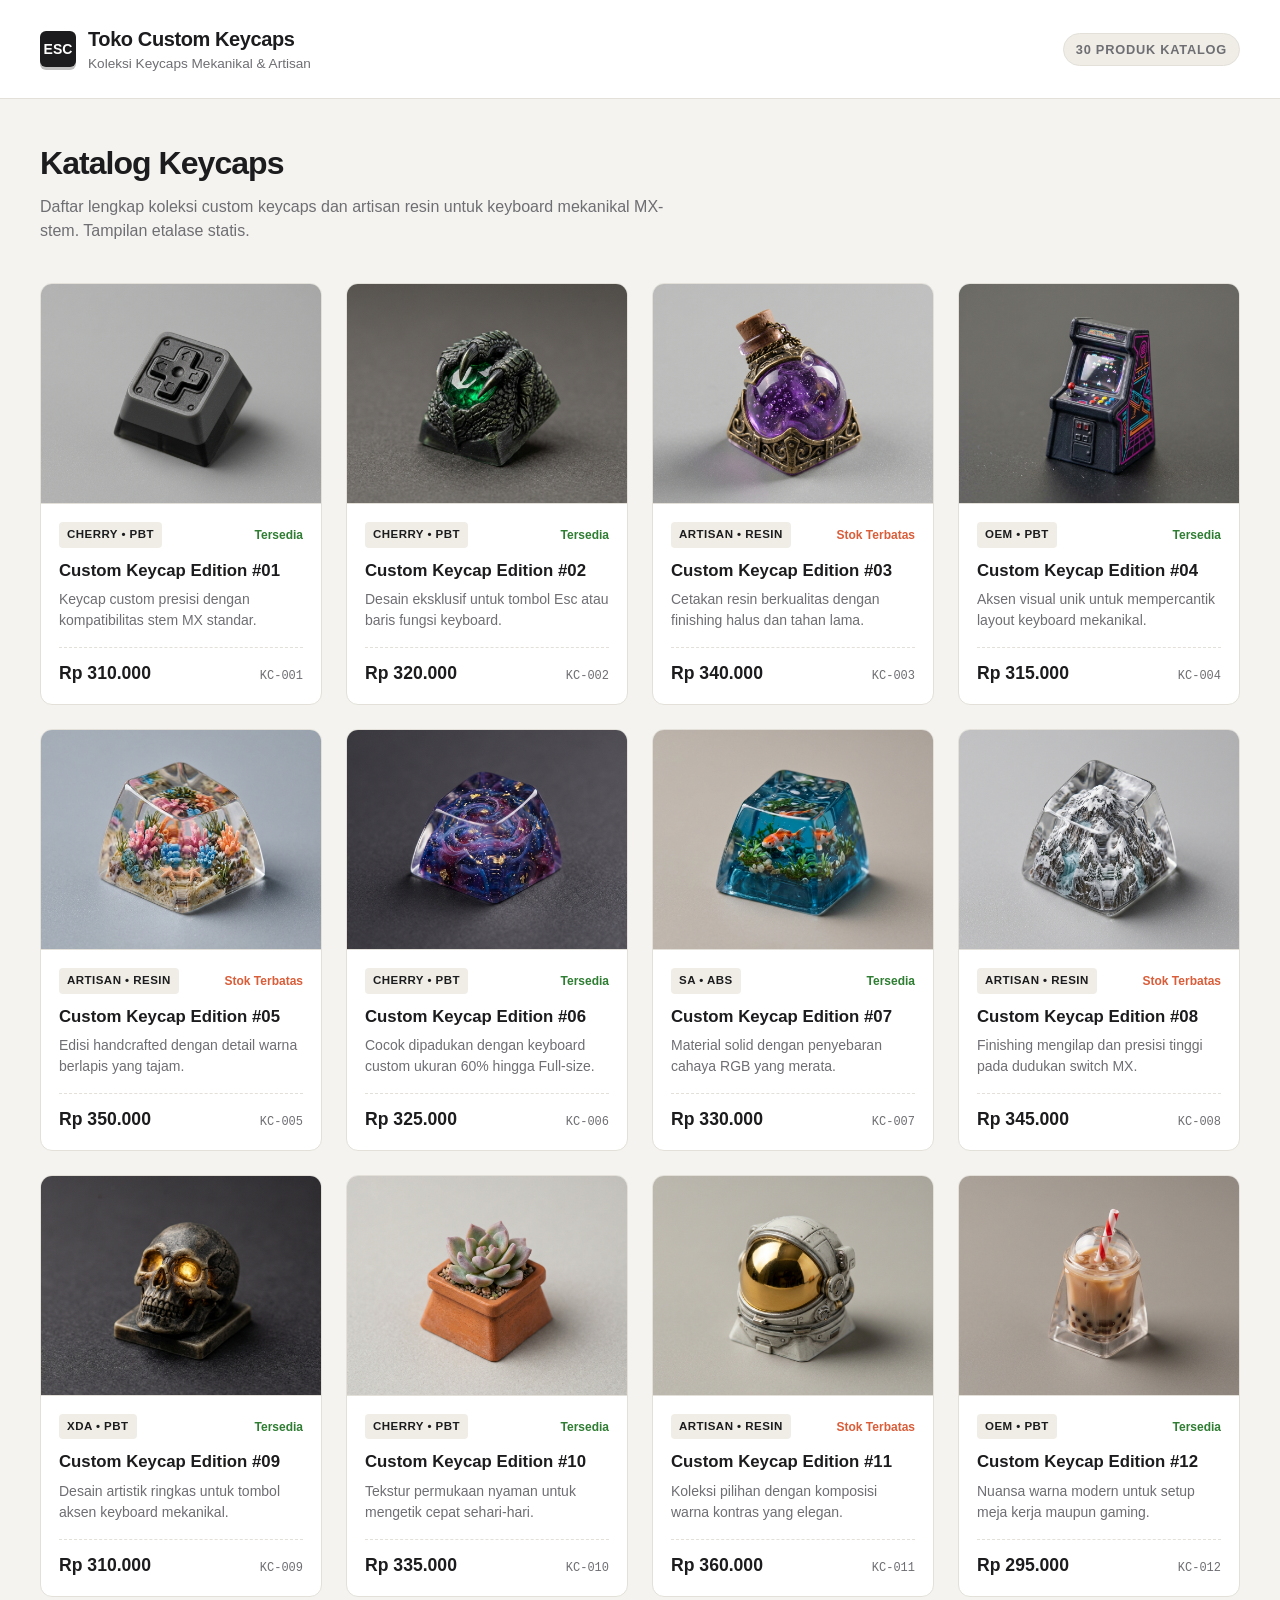
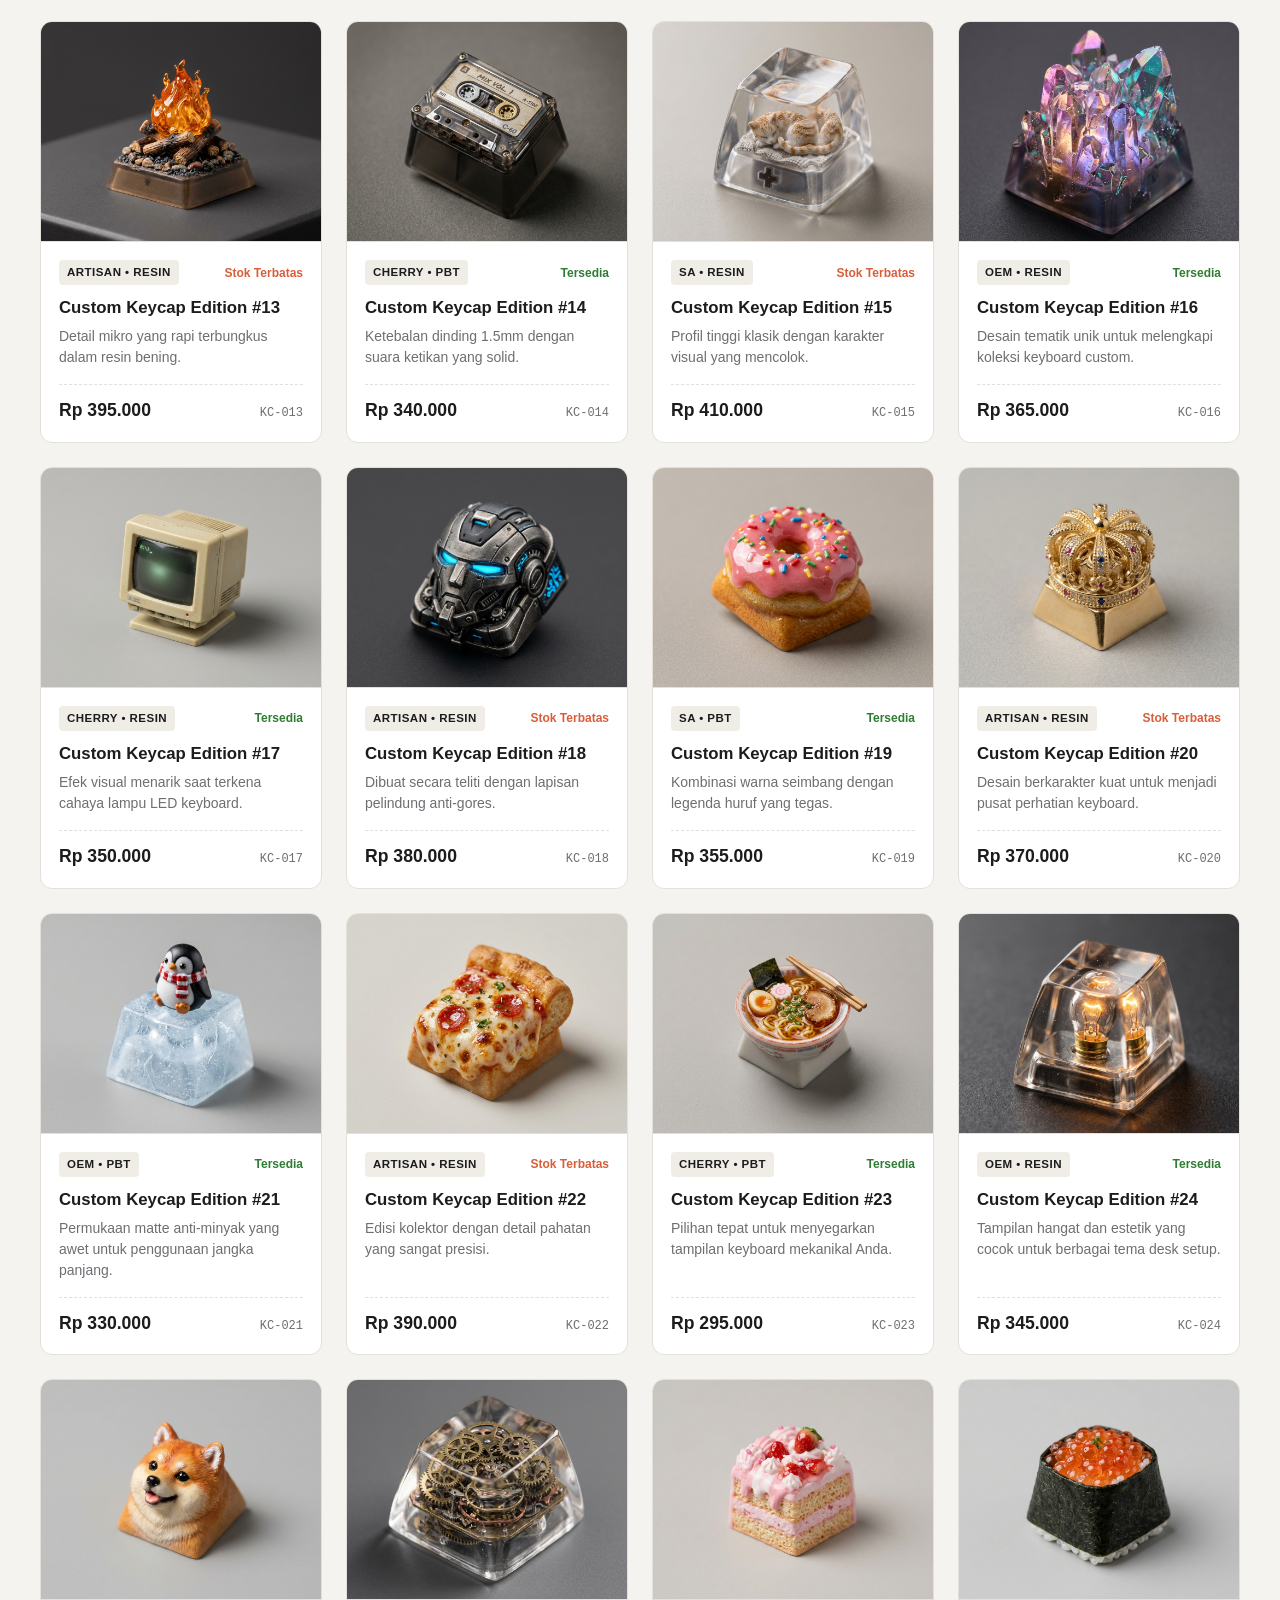
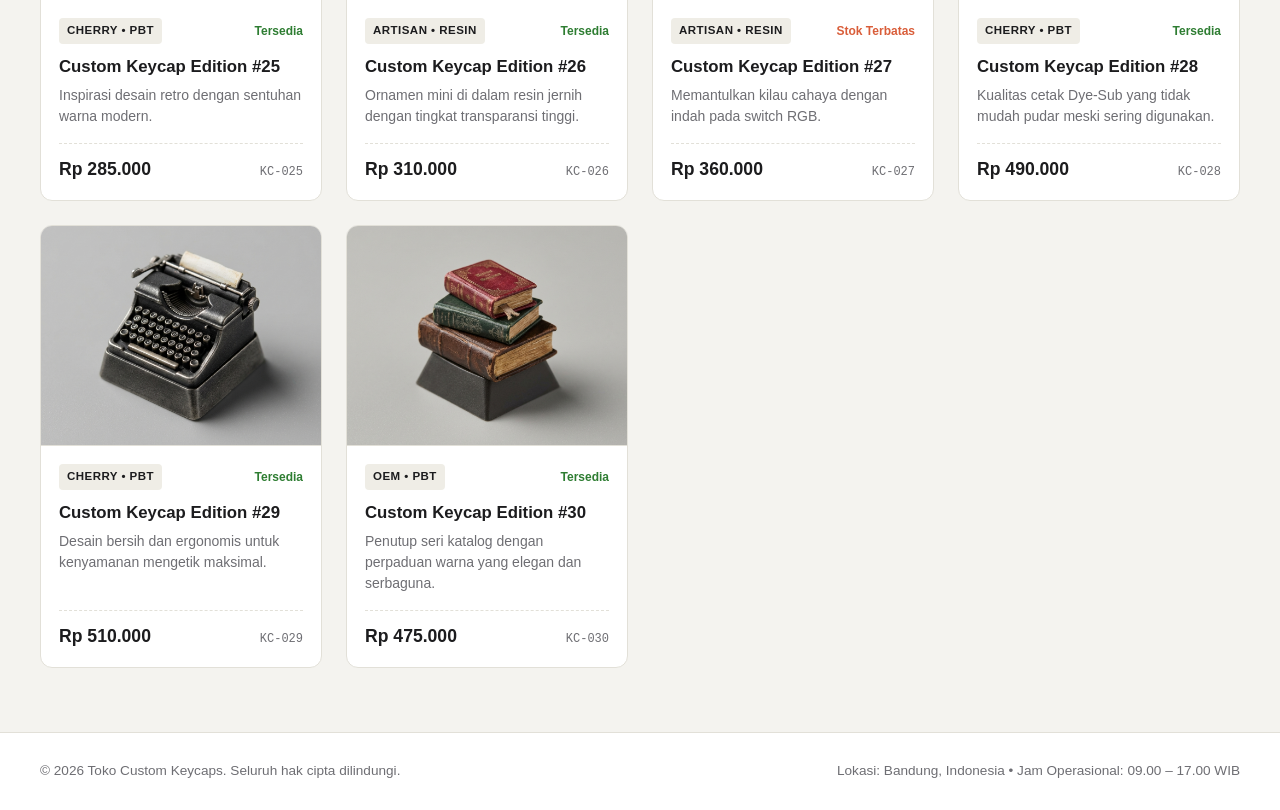
==== index.html @ 3a5841db "Rename tokojadi.html to index.html" ====
<!DOCTYPE html>
<html lang="id">
<head>
  <meta charset="UTF-8" />
  <meta name="viewport" content="width=device-width, initial-scale=1.0" />
  <title>Katalog — Toko Custom Keycaps</title>
  <style>
    :root {
      --bg: #f4f3ef;
      --surface: #ffffff;
      --text: #1c1c1e;
      --muted: #6e6e73;
      --border: #e2e0d8;
      --accent: #d95d39;
      --tag-bg: #efede6;
    }

    * {
      box-sizing: border-box;
      margin: 0;
      padding: 0;
    }

    body {
      font-family: -apple-system, BlinkMacSystemFont, "Segoe UI", Roboto, Helvetica, Arial, sans-serif;
      background-color: var(--bg);
      color: var(--text);
      line-height: 1.5;
    }

    header {
      background-color: var(--surface);
      border-bottom: 1px solid var(--border);
      padding: 24px 20px;
    }

    .container {
      max-width: 1200px;
      margin: 0 auto;
    }

    .header-inner {
      display: flex;
      justify-content: space-between;
      align-items: center;
      flex-wrap: wrap;
      gap: 12px;
    }

    .brand {
      display: flex;
      align-items: center;
      gap: 12px;
    }

    .brand-icon {
      width: 36px;
      height: 36px;
      background-color: var(--text);
      color: var(--surface);
      border-radius: 6px;
      display: grid;
      place-items: center;
      font-weight: 700;
      font-size: 14px;
      box-shadow: 0 3px 0 #00000040;
    }

    .brand-title {
      font-size: 1.25rem;
      font-weight: 700;
      letter-spacing: -0.02em;
    }

    .brand-sub {
      font-size: 0.85rem;
      color: var(--muted);
    }

    .catalog-badge {
      font-size: 0.8rem;
      font-weight: 600;
      text-transform: uppercase;
      letter-spacing: 0.06em;
      padding: 6px 12px;
      background-color: var(--tag-bg);
      border: 1px solid var(--border);
      border-radius: 999px;
      color: var(--muted);
    }

    .intro {
      padding: 40px 20px 24px;
    }

    .intro h1 {
      font-size: 2rem;
      font-weight: 800;
      letter-spacing: -0.03em;
      margin-bottom: 8px;
    }

    .intro p {
      color: var(--muted);
      max-width: 640px;
      font-size: 1rem;
    }

    .catalog-section {
      padding: 16px 20px 64px;
    }

    .catalog-grid {
      display: grid;
      grid-template-columns: repeat(auto-fill, minmax(260px, 1fr));
      gap: 24px;
    }

    .card {
      background-color: var(--surface);
      border: 1px solid var(--border);
      border-radius: 12px;
      overflow: hidden;
      display: flex;
      flex-direction: column;
    }

    .card-visual {
      height: 220px;
      background-color: #faf9f6;
      border-bottom: 1px solid var(--border);
      overflow: hidden;
    }

    .card-visual img {
      width: 100%;
      height: 100%;
      object-fit: cover;
      display: block;
    }

    .card-body {
      padding: 18px;
      display: flex;
      flex-direction: column;
      flex-grow: 1;
    }

    .card-meta {
      display: flex;
      justify-content: space-between;
      align-items: center;
      margin-bottom: 10px;
      gap: 8px;
    }

    .profile-tag {
      font-size: 0.72rem;
      font-weight: 600;
      text-transform: uppercase;
      letter-spacing: 0.04em;
      background-color: var(--tag-bg);
      color: var(--text);
      padding: 4px 8px;
      border-radius: 4px;
    }

    .stock-status {
      font-size: 0.75rem;
      font-weight: 600;
      color: #2e7d32;
    }

    .stock-status.limited {
      color: var(--accent);
    }

    .card-title {
      font-size: 1.05rem;
      font-weight: 700;
      margin-bottom: 6px;
    }

    .card-desc {
      font-size: 0.875rem;
      color: var(--muted);
      margin-bottom: 16px;
      flex-grow: 1;
    }

    .card-footer {
      padding-top: 12px;
      border-top: 1px dashed var(--border);
      display: flex;
      justify-content: space-between;
      align-items: baseline;
    }

    .price {
      font-size: 1.1rem;
      font-weight: 800;
      color: var(--text);
    }

    .sku {
      font-size: 0.75rem;
      color: var(--muted);
      font-family: ui-monospace, SFMono-Regular, Menlo, monospace;
    }

    footer {
      background-color: var(--surface);
      border-top: 1px solid var(--border);
      padding: 28px 20px;
      color: var(--muted);
      font-size: 0.85rem;
    }

    .footer-inner {
      display: flex;
      justify-content: space-between;
      flex-wrap: wrap;
      gap: 12px;
    }
  </style>
</head>
<body>

  <header>
    <div class="container header-inner">
      <div class="brand">
        <div class="brand-icon">ESC</div>
        <div>
          <div class="brand-title">Toko Custom Keycaps</div>
          <div class="brand-sub">Koleksi Keycaps Mekanikal &amp; Artisan</div>
        </div>
      </div>
      <div class="catalog-badge">30 Produk Katalog</div>
    </div>
  </header>

  <main>
    <section class="intro">
      <div class="container">
        <h1>Katalog Keycaps</h1>
        <p>Daftar lengkap koleksi custom keycaps dan artisan resin untuk keyboard mekanikal MX-stem. Tampilan etalase statis.</p>
      </div>
    </section>

    <section class="catalog-section">
      <div class="container">
        <div id="catalog-grid" class="catalog-grid">
          <!-- Item katalog dirender oleh JavaScript standar -->
        </div>
      </div>
    </section>
  </main>

  <footer>
    <div class="container footer-inner">
      <div>&copy; <span id="year"></span> Toko Custom Keycaps. Seluruh hak cipta dilindungi.</div>
      <div>Lokasi: Bandung, Indonesia &bull; Jam Operasional: 09.00 – 17.00 WIB</div>
    </div>
  </footer>

  <script>
    const folder = "Keycaps/";

    const products = [
      { sku: "KC-001", img: "1.jpg", name: "Custom Keycap Edition #01", profile: "Cherry • PBT", stock: "Tersedia", limited: false, price: "Rp 310.000", desc: "Keycap custom presisi dengan kompatibilitas stem MX standar." },
      { sku: "KC-002", img: "2.jpg", name: "Custom Keycap Edition #02", profile: "Cherry • PBT", stock: "Tersedia", limited: false, price: "Rp 320.000", desc: "Desain eksklusif untuk tombol Esc atau baris fungsi keyboard." },
      { sku: "KC-003", img: "3.jpg", name: "Custom Keycap Edition #03", profile: "Artisan • Resin", stock: "Stok Terbatas", limited: true, price: "Rp 340.000", desc: "Cetakan resin berkualitas dengan finishing halus dan tahan lama." },
      { sku: "KC-004", img: "4.jpg", name: "Custom Keycap Edition #04", profile: "OEM • PBT", stock: "Tersedia", limited: false, price: "Rp 315.000", desc: "Aksen visual unik untuk mempercantik layout keyboard mekanikal." },
      { sku: "KC-005", img: "5.jpg", name: "Custom Keycap Edition #05", profile: "Artisan • Resin", stock: "Stok Terbatas", limited: true, price: "Rp 350.000", desc: "Edisi handcrafted dengan detail warna berlapis yang tajam." },
      { sku: "KC-006", img: "6.jpg", name: "Custom Keycap Edition #06", profile: "Cherry • PBT", stock: "Tersedia", limited: false, price: "Rp 325.000", desc: "Cocok dipadukan dengan keyboard custom ukuran 60% hingga Full-size." },
      { sku: "KC-007", img: "7.jpg", name: "Custom Keycap Edition #07", profile: "SA • ABS", stock: "Tersedia", limited: false, price: "Rp 330.000", desc: "Material solid dengan penyebaran cahaya RGB yang merata." },
      { sku: "KC-008", img: "8.jpg", name: "Custom Keycap Edition #08", profile: "Artisan • Resin", stock: "Stok Terbatas", limited: true, price: "Rp 345.000", desc: "Finishing mengilap dan presisi tinggi pada dudukan switch MX." },
      { sku: "KC-009", img: "9.jpg", name: "Custom Keycap Edition #09", profile: "XDA • PBT", stock: "Tersedia", limited: false, price: "Rp 310.000", desc: "Desain artistik ringkas untuk tombol aksen keyboard mekanikal." },
      { sku: "KC-010", img: "10.jpg", name: "Custom Keycap Edition #10", profile: "Cherry • PBT", stock: "Tersedia", limited: false, price: "Rp 335.000", desc: "Tekstur permukaan nyaman untuk mengetik cepat sehari-hari." },
      { sku: "KC-011", img: "11.jpg", name: "Custom Keycap Edition #11", profile: "Artisan • Resin", stock: "Stok Terbatas", limited: true, price: "Rp 360.000", desc: "Koleksi pilihan dengan komposisi warna kontras yang elegan." },
      { sku: "KC-012", img: "12.jpg", name: "Custom Keycap Edition #12", profile: "OEM • PBT", stock: "Tersedia", limited: false, price: "Rp 295.000", desc: "Nuansa warna modern untuk setup meja kerja maupun gaming." },
      { sku: "KC-013", img: "13.jpg", name: "Custom Keycap Edition #13", profile: "Artisan • Resin", stock: "Stok Terbatas", limited: true, price: "Rp 395.000", desc: "Detail mikro yang rapi terbungkus dalam resin bening." },
      { sku: "KC-014", img: "14.jpg", name: "Custom Keycap Edition #14", profile: "Cherry • PBT", stock: "Tersedia", limited: false, price: "Rp 340.000", desc: "Ketebalan dinding 1.5mm dengan suara ketikan yang solid." },
      { sku: "KC-015", img: "15.jpg", name: "Custom Keycap Edition #15", profile: "SA • Resin", stock: "Stok Terbatas", limited: true, price: "Rp 410.000", desc: "Profil tinggi klasik dengan karakter visual yang mencolok." },
      { sku: "KC-016", img: "16.jpg", name: "Custom Keycap Edition #16", profile: "OEM • Resin", stock: "Tersedia", limited: false, price: "Rp 365.000", desc: "Desain tematik unik untuk melengkapi koleksi keyboard custom." },
      { sku: "KC-017", img: "17.jpg", name: "Custom Keycap Edition #17", profile: "Cherry • Resin", stock: "Tersedia", limited: false, price: "Rp 350.000", desc: "Efek visual menarik saat terkena cahaya lampu LED keyboard." },
      { sku: "KC-018", img: "18.jpg", name: "Custom Keycap Edition #18", profile: "Artisan • Resin", stock: "Stok Terbatas", limited: true, price: "Rp 380.000", desc: "Dibuat secara teliti dengan lapisan pelindung anti-gores." },
      { sku: "KC-019", img: "19.jpg", name: "Custom Keycap Edition #19", profile: "SA • PBT", stock: "Tersedia", limited: false, price: "Rp 355.000", desc: "Kombinasi warna seimbang dengan legenda huruf yang tegas." },
      { sku: "KC-020", img: "20.jpg", name: "Custom Keycap Edition #20", profile: "Artisan • Resin", stock: "Stok Terbatas", limited: true, price: "Rp 370.000", desc: "Desain berkarakter kuat untuk menjadi pusat perhatian keyboard." },
      { sku: "KC-021", img: "21.jpg", name: "Custom Keycap Edition #21", profile: "OEM • PBT", stock: "Tersedia", limited: false, price: "Rp 330.000", desc: "Permukaan matte anti-minyak yang awet untuk penggunaan jangka panjang." },
      { sku: "KC-022", img: "22.jpg", name: "Custom Keycap Edition #22", profile: "Artisan • Resin", stock: "Stok Terbatas", limited: true, price: "Rp 390.000", desc: "Edisi kolektor dengan detail pahatan yang sangat presisi." },
      { sku: "KC-023", img: "23.jpg", name: "Custom Keycap Edition #23", profile: "Cherry • PBT", stock: "Tersedia", limited: false, price: "Rp 295.000", desc: "Pilihan tepat untuk menyegarkan tampilan keyboard mekanikal Anda." },
      { sku: "KC-024", img: "24.jpg", name: "Custom Keycap Edition #24", profile: "OEM • Resin", stock: "Tersedia", limited: false, price: "Rp 345.000", desc: "Tampilan hangat dan estetik yang cocok untuk berbagai tema desk setup." },
      { sku: "KC-025", img: "25.jpg", name: "Custom Keycap Edition #25", profile: "Cherry • PBT", stock: "Tersedia", limited: false, price: "Rp 285.000", desc: "Inspirasi desain retro dengan sentuhan warna modern." },
      { sku: "KC-026", img: "26.jpg", name: "Custom Keycap Edition #26", profile: "Artisan • Resin", stock: "Tersedia", limited: false, price: "Rp 310.000", desc: "Ornamen mini di dalam resin jernih dengan tingkat transparansi tinggi." },
      { sku: "KC-027", img: "27.jpg", name: "Custom Keycap Edition #27", profile: "Artisan • Resin", stock: "Stok Terbatas", limited: true, price: "Rp 360.000", desc: "Memantulkan kilau cahaya dengan indah pada switch RGB." },
      { sku: "KC-028", img: "28.jpg", name: "Custom Keycap Edition #28", profile: "Cherry • PBT", stock: "Tersedia", limited: false, price: "Rp 490.000", desc: "Kualitas cetak Dye-Sub yang tidak mudah pudar meski sering digunakan." },
      { sku: "KC-029", img: "29.jpg", name: "Custom Keycap Edition #29", profile: "Cherry • PBT", stock: "Tersedia", limited: false, price: "Rp 510.000", desc: "Desain bersih dan ergonomis untuk kenyamanan mengetik maksimal." },
      { sku: "KC-030", img: "30.jpg", name: "Custom Keycap Edition #30", profile: "OEM • PBT", stock: "Tersedia", limited: false, price: "Rp 475.000", desc: "Penutup seri katalog dengan perpaduan warna yang elegan dan serbaguna." }
    ];

    const grid = document.getElementById("catalog-grid");
    grid.innerHTML = products.map((item) => `
      <article class="card">
        <div class="card-visual">
          <img src="${folder}${item.img}" alt="${item.name}" loading="lazy" />
        </div>
        <div class="card-body">
          <div class="card-meta">
            <span class="profile-tag">${item.profile}</span>
            <span class="stock-status ${item.limited ? "limited" : ""}">${item.stock}</span>
          </div>
          <h2 class="card-title">${item.name}</h2>
          <p class="card-desc">${item.desc}</p>
          <div class="card-footer">
            <span class="price">${item.price}</span>
            <span class="sku">${item.sku}</span>
          </div>
        </div>
      </article>
    `).join("");

    document.getElementById("year").textContent = new Date().getFullYear();
  </script>
</body>
</html>
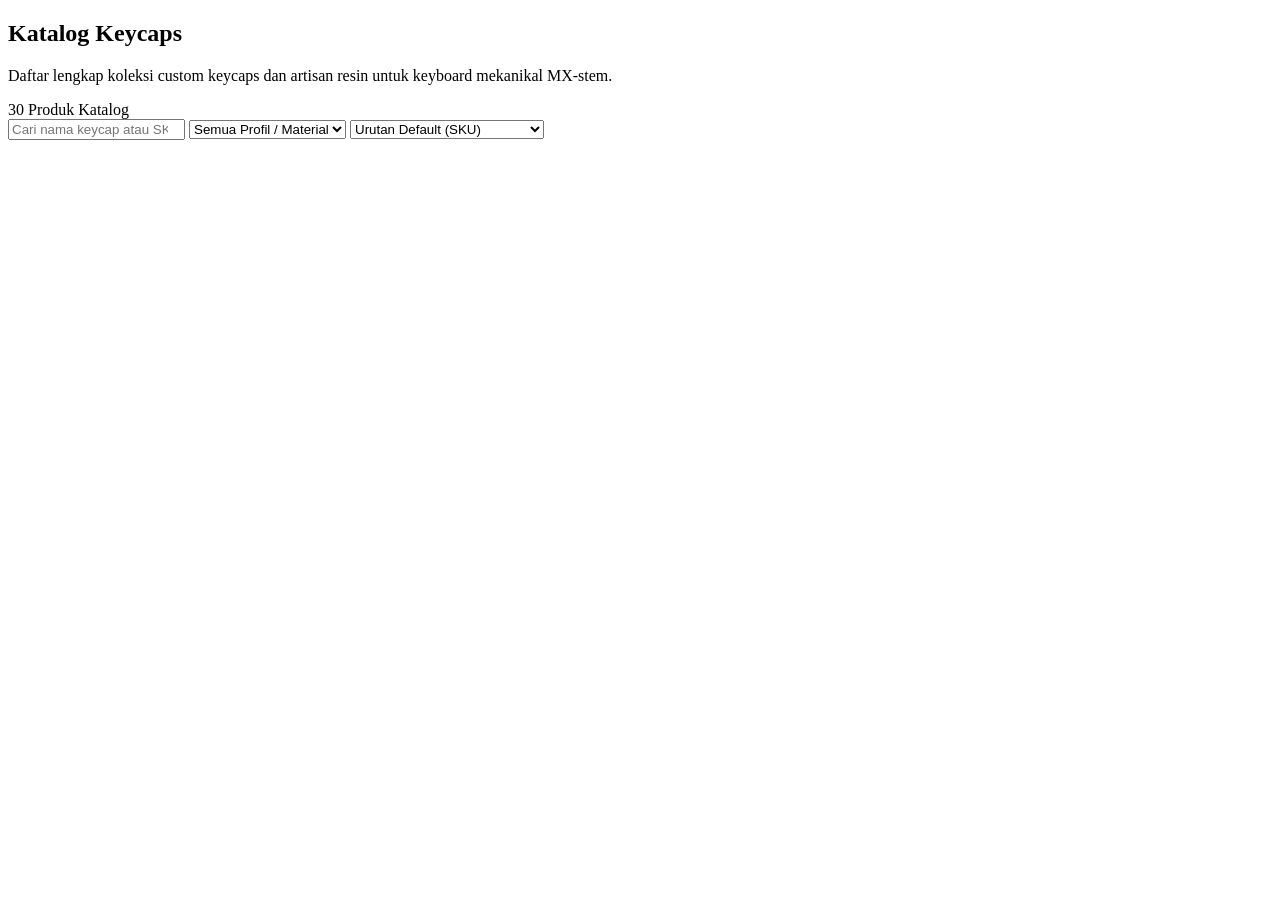
==== commit 3cf2fd27: "Add files via upload" ====
--- a/index.html
+++ b/index.html
@@ -4,323 +4,176 @@
   <meta charset="UTF-8" />
   <meta name="viewport" content="width=device-width, initial-scale=1.0" />
   <title>Katalog — Toko Custom Keycaps</title>
-  <style>
-    :root {
-      --bg: #f4f3ef;
-      --surface: #ffffff;
-      --text: #1c1c1e;
-      --muted: #6e6e73;
-      --border: #e2e0d8;
-      --accent: #d95d39;
-      --tag-bg: #efede6;
-    }
-
-    * {
-      box-sizing: border-box;
-      margin: 0;
-      padding: 0;
-    }
-
-    body {
-      font-family: -apple-system, BlinkMacSystemFont, "Segoe UI", Roboto, Helvetica, Arial, sans-serif;
-      background-color: var(--bg);
-      color: var(--text);
-      line-height: 1.5;
-    }
-
-    header {
-      background-color: var(--surface);
-      border-bottom: 1px solid var(--border);
-      padding: 24px 20px;
-    }
-
-    .container {
-      max-width: 1200px;
-      margin: 0 auto;
-    }
-
-    .header-inner {
-      display: flex;
-      justify-content: space-between;
-      align-items: center;
-      flex-wrap: wrap;
-      gap: 12px;
-    }
-
-    .brand {
-      display: flex;
-      align-items: center;
-      gap: 12px;
-    }
-
-    .brand-icon {
-      width: 36px;
-      height: 36px;
-      background-color: var(--text);
-      color: var(--surface);
-      border-radius: 6px;
-      display: grid;
-      place-items: center;
-      font-weight: 700;
-      font-size: 14px;
-      box-shadow: 0 3px 0 #00000040;
-    }
-
-    .brand-title {
-      font-size: 1.25rem;
-      font-weight: 700;
-      letter-spacing: -0.02em;
-    }
-
-    .brand-sub {
-      font-size: 0.85rem;
-      color: var(--muted);
-    }
-
-    .catalog-badge {
-      font-size: 0.8rem;
-      font-weight: 600;
-      text-transform: uppercase;
-      letter-spacing: 0.06em;
-      padding: 6px 12px;
-      background-color: var(--tag-bg);
-      border: 1px solid var(--border);
-      border-radius: 999px;
-      color: var(--muted);
-    }
-
-    .intro {
-      padding: 40px 20px 24px;
-    }
-
-    .intro h1 {
-      font-size: 2rem;
-      font-weight: 800;
-      letter-spacing: -0.03em;
-      margin-bottom: 8px;
-    }
-
-    .intro p {
-      color: var(--muted);
-      max-width: 640px;
-      font-size: 1rem;
-    }
-
-    .catalog-section {
-      padding: 16px 20px 64px;
-    }
-
-    .catalog-grid {
-      display: grid;
-      grid-template-columns: repeat(auto-fill, minmax(260px, 1fr));
-      gap: 24px;
-    }
-
-    .card {
-      background-color: var(--surface);
-      border: 1px solid var(--border);
-      border-radius: 12px;
-      overflow: hidden;
-      display: flex;
-      flex-direction: column;
-    }
-
-    .card-visual {
-      height: 220px;
-      background-color: #faf9f6;
-      border-bottom: 1px solid var(--border);
-      overflow: hidden;
-    }
-
-    .card-visual img {
-      width: 100%;
-      height: 100%;
-      object-fit: cover;
-      display: block;
-    }
-
-    .card-body {
-      padding: 18px;
-      display: flex;
-      flex-direction: column;
-      flex-grow: 1;
-    }
-
-    .card-meta {
-      display: flex;
-      justify-content: space-between;
-      align-items: center;
-      margin-bottom: 10px;
-      gap: 8px;
-    }
-
-    .profile-tag {
-      font-size: 0.72rem;
-      font-weight: 600;
-      text-transform: uppercase;
-      letter-spacing: 0.04em;
-      background-color: var(--tag-bg);
-      color: var(--text);
-      padding: 4px 8px;
-      border-radius: 4px;
-    }
-
-    .stock-status {
-      font-size: 0.75rem;
-      font-weight: 600;
-      color: #2e7d32;
-    }
-
-    .stock-status.limited {
-      color: var(--accent);
-    }
-
-    .card-title {
-      font-size: 1.05rem;
-      font-weight: 700;
-      margin-bottom: 6px;
-    }
-
-    .card-desc {
-      font-size: 0.875rem;
-      color: var(--muted);
-      margin-bottom: 16px;
-      flex-grow: 1;
-    }
-
-    .card-footer {
-      padding-top: 12px;
-      border-top: 1px dashed var(--border);
-      display: flex;
-      justify-content: space-between;
-      align-items: baseline;
-    }
-
-    .price {
-      font-size: 1.1rem;
-      font-weight: 800;
-      color: var(--text);
-    }
-
-    .sku {
-      font-size: 0.75rem;
-      color: var(--muted);
-      font-family: ui-monospace, SFMono-Regular, Menlo, monospace;
-    }
-
-    footer {
-      background-color: var(--surface);
-      border-top: 1px solid var(--border);
-      padding: 28px 20px;
-      color: var(--muted);
-      font-size: 0.85rem;
-    }
-
-    .footer-inner {
-      display: flex;
-      justify-content: space-between;
-      flex-wrap: wrap;
-      gap: 12px;
-    }
-  </style>
+  <link rel="stylesheet" href="style.css" />
 </head>
 <body>
 
-  <header>
-    <div class="container header-inner">
-      <div class="brand">
-        <div class="brand-icon">ESC</div>
-        <div>
-          <div class="brand-title">Toko Custom Keycaps</div>
-          <div class="brand-sub">Koleksi Keycaps Mekanikal &amp; Artisan</div>
-        </div>
-      </div>
-      <div class="catalog-badge">30 Produk Katalog</div>
-    </div>
-  </header>
+  <div id="site-topbar"></div>
 
   <main>
     <section class="intro">
       <div class="container">
-        <h1>Katalog Keycaps</h1>
-        <p>Daftar lengkap koleksi custom keycaps dan artisan resin untuk keyboard mekanikal MX-stem. Tampilan etalase statis.</p>
+        <div class="intro-top">
+          <div>
+            <h1>Katalog Keycaps</h1>
+            <p>Daftar lengkap koleksi custom keycaps dan artisan resin untuk keyboard mekanikal MX-stem.</p>
+          </div>
+          <div class="catalog-badge" id="catalog-count">30 Produk Katalog</div>
+        </div>
+
+        <div class="filter-bar">
+          <input type="search" id="search-input" class="form-control filter-search" placeholder="Cari nama keycap atau SKU (mis. KC-003, Artisan)..." />
+          <select id="profile-filter" class="form-control filter-select" aria-label="Filter Profil & Material">
+            <option value="ALL">Semua Profil / Material</option>
+            <option value="Cherry • PBT">Cherry • PBT</option>
+            <option value="Cherry • Resin">Cherry • Resin</option>
+            <option value="Artisan • Resin">Artisan • Resin</option>
+            <option value="OEM • PBT">OEM • PBT</option>
+            <option value="OEM • Resin">OEM • Resin</option>
+            <option value="SA • ABS">SA • ABS</option>
+            <option value="SA • PBT">SA • PBT</option>
+            <option value="SA • Resin">SA • Resin</option>
+            <option value="XDA • PBT">XDA • PBT</option>
+          </select>
+          <select id="sort-select" class="form-control filter-select" aria-label="Urutkan Harga">
+            <option value="default">Urutan Default (SKU)</option>
+            <option value="price-asc">Harga: Terendah ke Tertinggi</option>
+            <option value="price-desc">Harga: Tertinggi ke Terendah</option>
+          </select>
+        </div>
       </div>
     </section>
 
     <section class="catalog-section">
       <div class="container">
-        <div id="catalog-grid" class="catalog-grid">
-          <!-- Item katalog dirender oleh JavaScript standar -->
-        </div>
+        <div id="catalog-grid" class="catalog-grid"></div>
       </div>
     </section>
   </main>
 
-  <footer>
-    <div class="container footer-inner">
-      <div>&copy; <span id="year"></span> Toko Custom Keycaps. Seluruh hak cipta dilindungi.</div>
-      <div>Lokasi: Bandung, Indonesia &bull; Jam Operasional: 09.00 – 17.00 WIB</div>
-    </div>
-  </footer>
+  <div id="site-footer"></div>
 
+  <script src="app.js"></script>
   <script>
-    const folder = "Keycaps/";
+    (function () {
+      const store = window.TCKStore;
+      store.renderTopbar("katalog");
+      store.renderFooter();
 
-    const products = [
-      { sku: "KC-001", img: "1.jpg", name: "Custom Keycap Edition #01", profile: "Cherry • PBT", stock: "Tersedia", limited: false, price: "Rp 310.000", desc: "Keycap custom presisi dengan kompatibilitas stem MX standar." },
-      { sku: "KC-002", img: "2.jpg", name: "Custom Keycap Edition #02", profile: "Cherry • PBT", stock: "Tersedia", limited: false, price: "Rp 320.000", desc: "Desain eksklusif untuk tombol Esc atau baris fungsi keyboard." },
-      { sku: "KC-003", img: "3.jpg", name: "Custom Keycap Edition #03", profile: "Artisan • Resin", stock: "Stok Terbatas", limited: true, price: "Rp 340.000", desc: "Cetakan resin berkualitas dengan finishing halus dan tahan lama." },
-      { sku: "KC-004", img: "4.jpg", name: "Custom Keycap Edition #04", profile: "OEM • PBT", stock: "Tersedia", limited: false, price: "Rp 315.000", desc: "Aksen visual unik untuk mempercantik layout keyboard mekanikal." },
-      { sku: "KC-005", img: "5.jpg", name: "Custom Keycap Edition #05", profile: "Artisan • Resin", stock: "Stok Terbatas", limited: true, price: "Rp 350.000", desc: "Edisi handcrafted dengan detail warna berlapis yang tajam." },
-      { sku: "KC-006", img: "6.jpg", name: "Custom Keycap Edition #06", profile: "Cherry • PBT", stock: "Tersedia", limited: false, price: "Rp 325.000", desc: "Cocok dipadukan dengan keyboard custom ukuran 60% hingga Full-size." },
-      { sku: "KC-007", img: "7.jpg", name: "Custom Keycap Edition #07", profile: "SA • ABS", stock: "Tersedia", limited: false, price: "Rp 330.000", desc: "Material solid dengan penyebaran cahaya RGB yang merata." },
-      { sku: "KC-008", img: "8.jpg", name: "Custom Keycap Edition #08", profile: "Artisan • Resin", stock: "Stok Terbatas", limited: true, price: "Rp 345.000", desc: "Finishing mengilap dan presisi tinggi pada dudukan switch MX." },
-      { sku: "KC-009", img: "9.jpg", name: "Custom Keycap Edition #09", profile: "XDA • PBT", stock: "Tersedia", limited: false, price: "Rp 310.000", desc: "Desain artistik ringkas untuk tombol aksen keyboard mekanikal." },
-      { sku: "KC-010", img: "10.jpg", name: "Custom Keycap Edition #10", profile: "Cherry • PBT", stock: "Tersedia", limited: false, price: "Rp 335.000", desc: "Tekstur permukaan nyaman untuk mengetik cepat sehari-hari." },
-      { sku: "KC-011", img: "11.jpg", name: "Custom Keycap Edition #11", profile: "Artisan • Resin", stock: "Stok Terbatas", limited: true, price: "Rp 360.000", desc: "Koleksi pilihan dengan komposisi warna kontras yang elegan." },
-      { sku: "KC-012", img: "12.jpg", name: "Custom Keycap Edition #12", profile: "OEM • PBT", stock: "Tersedia", limited: false, price: "Rp 295.000", desc: "Nuansa warna modern untuk setup meja kerja maupun gaming." },
-      { sku: "KC-013", img: "13.jpg", name: "Custom Keycap Edition #13", profile: "Artisan • Resin", stock: "Stok Terbatas", limited: true, price: "Rp 395.000", desc: "Detail mikro yang rapi terbungkus dalam resin bening." },
-      { sku: "KC-014", img: "14.jpg", name: "Custom Keycap Edition #14", profile: "Cherry • PBT", stock: "Tersedia", limited: false, price: "Rp 340.000", desc: "Ketebalan dinding 1.5mm dengan suara ketikan yang solid." },
-      { sku: "KC-015", img: "15.jpg", name: "Custom Keycap Edition #15", profile: "SA • Resin", stock: "Stok Terbatas", limited: true, price: "Rp 410.000", desc: "Profil tinggi klasik dengan karakter visual yang mencolok." },
-      { sku: "KC-016", img: "16.jpg", name: "Custom Keycap Edition #16", profile: "OEM • Resin", stock: "Tersedia", limited: false, price: "Rp 365.000", desc: "Desain tematik unik untuk melengkapi koleksi keyboard custom." },
-      { sku: "KC-017", img: "17.jpg", name: "Custom Keycap Edition #17", profile: "Cherry • Resin", stock: "Tersedia", limited: false, price: "Rp 350.000", desc: "Efek visual menarik saat terkena cahaya lampu LED keyboard." },
-      { sku: "KC-018", img: "18.jpg", name: "Custom Keycap Edition #18", profile: "Artisan • Resin", stock: "Stok Terbatas", limited: true, price: "Rp 380.000", desc: "Dibuat secara teliti dengan lapisan pelindung anti-gores." },
-      { sku: "KC-019", img: "19.jpg", name: "Custom Keycap Edition #19", profile: "SA • PBT", stock: "Tersedia", limited: false, price: "Rp 355.000", desc: "Kombinasi warna seimbang dengan legenda huruf yang tegas." },
-      { sku: "KC-020", img: "20.jpg", name: "Custom Keycap Edition #20", profile: "Artisan • Resin", stock: "Stok Terbatas", limited: true, price: "Rp 370.000", desc: "Desain berkarakter kuat untuk menjadi pusat perhatian keyboard." },
-      { sku: "KC-021", img: "21.jpg", name: "Custom Keycap Edition #21", profile: "OEM • PBT", stock: "Tersedia", limited: false, price: "Rp 330.000", desc: "Permukaan matte anti-minyak yang awet untuk penggunaan jangka panjang." },
-      { sku: "KC-022", img: "22.jpg", name: "Custom Keycap Edition #22", profile: "Artisan • Resin", stock: "Stok Terbatas", limited: true, price: "Rp 390.000", desc: "Edisi kolektor dengan detail pahatan yang sangat presisi." },
-      { sku: "KC-023", img: "23.jpg", name: "Custom Keycap Edition #23", profile: "Cherry • PBT", stock: "Tersedia", limited: false, price: "Rp 295.000", desc: "Pilihan tepat untuk menyegarkan tampilan keyboard mekanikal Anda." },
-      { sku: "KC-024", img: "24.jpg", name: "Custom Keycap Edition #24", profile: "OEM • Resin", stock: "Tersedia", limited: false, price: "Rp 345.000", desc: "Tampilan hangat dan estetik yang cocok untuk berbagai tema desk setup." },
-      { sku: "KC-025", img: "25.jpg", name: "Custom Keycap Edition #25", profile: "Cherry • PBT", stock: "Tersedia", limited: false, price: "Rp 285.000", desc: "Inspirasi desain retro dengan sentuhan warna modern." },
-      { sku: "KC-026", img: "26.jpg", name: "Custom Keycap Edition #26", profile: "Artisan • Resin", stock: "Tersedia", limited: false, price: "Rp 310.000", desc: "Ornamen mini di dalam resin jernih dengan tingkat transparansi tinggi." },
-      { sku: "KC-027", img: "27.jpg", name: "Custom Keycap Edition #27", profile: "Artisan • Resin", stock: "Stok Terbatas", limited: true, price: "Rp 360.000", desc: "Memantulkan kilau cahaya dengan indah pada switch RGB." },
-      { sku: "KC-028", img: "28.jpg", name: "Custom Keycap Edition #28", profile: "Cherry • PBT", stock: "Tersedia", limited: false, price: "Rp 490.000", desc: "Kualitas cetak Dye-Sub yang tidak mudah pudar meski sering digunakan." },
-      { sku: "KC-029", img: "29.jpg", name: "Custom Keycap Edition #29", profile: "Cherry • PBT", stock: "Tersedia", limited: false, price: "Rp 510.000", desc: "Desain bersih dan ergonomis untuk kenyamanan mengetik maksimal." },
-      { sku: "KC-030", img: "30.jpg", name: "Custom Keycap Edition #30", profile: "OEM • PBT", stock: "Tersedia", limited: false, price: "Rp 475.000", desc: "Penutup seri katalog dengan perpaduan warna yang elegan dan serbaguna." }
-    ];
+      const grid = document.getElementById("catalog-grid");
+      const countBadge = document.getElementById("catalog-count");
+      const searchInput = document.getElementById("search-input");
+      const profileFilter = document.getElementById("profile-filter");
+      const sortSelect = document.getElementById("sort-select");
 
-    const grid = document.getElementById("catalog-grid");
-    grid.innerHTML = products.map((item) => `
-      <article class="card">
-        <div class="card-visual">
-          <img src="${folder}${item.img}" alt="${item.name}" loading="lazy" />
-        </div>
-        <div class="card-body">
-          <div class="card-meta">
-            <span class="profile-tag">${item.profile}</span>
-            <span class="stock-status ${item.limited ? "limited" : ""}">${item.stock}</span>
-          </div>
-          <h2 class="card-title">${item.name}</h2>
-          <p class="card-desc">${item.desc}</p>
-          <div class="card-footer">
-            <span class="price">${item.price}</span>
-            <span class="sku">${item.sku}</span>
-          </div>
-        </div>
-      </article>
-    `).join("");
+      function getQtyInCart(sku) {
+        const found = store.getCart().find(function (c) {
+          return c.sku === sku;
+        });
+        return found ? found.qty : 0;
+      }
 
-    document.getElementById("year").textContent = new Date().getFullYear();
+      function renderCatalog() {
+        const keyword = searchInput.value.trim().toLowerCase();
+        const selectedProfile = profileFilter.value;
+        const sortBy = sortSelect.value;
+
+        let filtered = store.products.filter(function (item) {
+          const matchKeyword =
+            !keyword ||
+            item.name.toLowerCase().includes(keyword) ||
+            item.sku.toLowerCase().includes(keyword) ||
+            item.desc.toLowerCase().includes(keyword) ||
+            item.profile.toLowerCase().includes(keyword);
+          const matchProfile = selectedProfile === "ALL" || item.profile === selectedProfile;
+          return matchKeyword && matchProfile;
+        });
+
+        if (sortBy === "price-asc") {
+          filtered = filtered.slice().sort(function (a, b) {
+            return a.priceNum - b.priceNum;
+          });
+        } else if (sortBy === "price-desc") {
+          filtered = filtered.slice().sort(function (a, b) {
+            return b.priceNum - a.priceNum;
+          });
+        }
+
+        countBadge.textContent = filtered.length + " Produk Ditampilkan";
+
+        if (filtered.length === 0) {
+          grid.innerHTML =
+            '<div class="panel empty-state" style="grid-column: 1 / -1;">' +
+            "  <h3>Keycap tidak ditemukan</h3>" +
+            "  <p>Coba ubah kata kunci pencarian atau reset filter profil keycap.</p>" +
+            '  <button type="button" class="btn btn-outline" id="btn-reset-filter">Reset Filter</button>' +
+            "</div>";
+          return;
+        }
+
+        grid.innerHTML = filtered.map(function (item) {
+          const inCart = getQtyInCart(item.sku);
+          const btnText = inCart > 0
+            ? "+ Tambah Lagi (" + inCart + " di keranjang)"
+            : "+ Tambah ke Keranjang";
+
+          return (
+            '<article class="card">' +
+            '  <div class="card-visual">' +
+            '    <img src="' + store.escapeHtml(item.img) + '" alt="' + store.escapeHtml(item.name) + '" loading="lazy" />' +
+            "  </div>" +
+            '  <div class="card-body">' +
+            '    <div class="card-meta">' +
+            '      <span class="profile-tag">' + store.escapeHtml(item.profile) + "</span>" +
+            '      <span class="stock-status ' + (item.limited ? "limited" : "") + '">' + store.escapeHtml(item.stock) + "</span>" +
+            "    </div>" +
+            '    <h2 class="card-title">' + store.escapeHtml(item.name) + "</h2>" +
+            '    <p class="card-desc">' + store.escapeHtml(item.desc) + "</p>" +
+            '    <div class="card-footer">' +
+            '      <span class="price">' + store.escapeHtml(item.price) + "</span>" +
+            '      <span class="sku">' + store.escapeHtml(item.sku) + "</span>" +
+            "    </div>" +
+            '    <button type="button" class="btn btn-primary btn-block btn-add-cart" data-sku="' + store.escapeHtml(item.sku) + '">' +
+            "      " + btnText +
+            "    </button>" +
+            "  </div>" +
+            "</article>"
+          );
+        }).join("");
+      }
+
+      grid.addEventListener("click", function (e) {
+        if (e.target.id === "btn-reset-filter") {
+          searchInput.value = "";
+          profileFilter.value = "ALL";
+          sortSelect.value = "default";
+          renderCatalog();
+          return;
+        }
+
+        const btn = e.target.closest(".btn-add-cart");
+        if (!btn) return;
+        const sku = btn.getAttribute("data-sku");
+        const item = store.products.find(function (p) {
+          return p.sku === sku;
+        });
+        if (!item) return;
+
+        store.addToCart(sku, 1);
+        store.showToast(item.name + " (" + item.sku + ") ditambahkan ke keranjang");
+        renderCatalog();
+      });
+
+      searchInput.addEventListener("input", renderCatalog);
+      profileFilter.addEventListener("change", renderCatalog);
+      sortSelect.addEventListener("change", renderCatalog);
+
+      store.onRealtimeUpdate(function () {
+        renderCatalog();
+      });
+
+      renderCatalog();
+    })();
   </script>
 </body>
 </html>
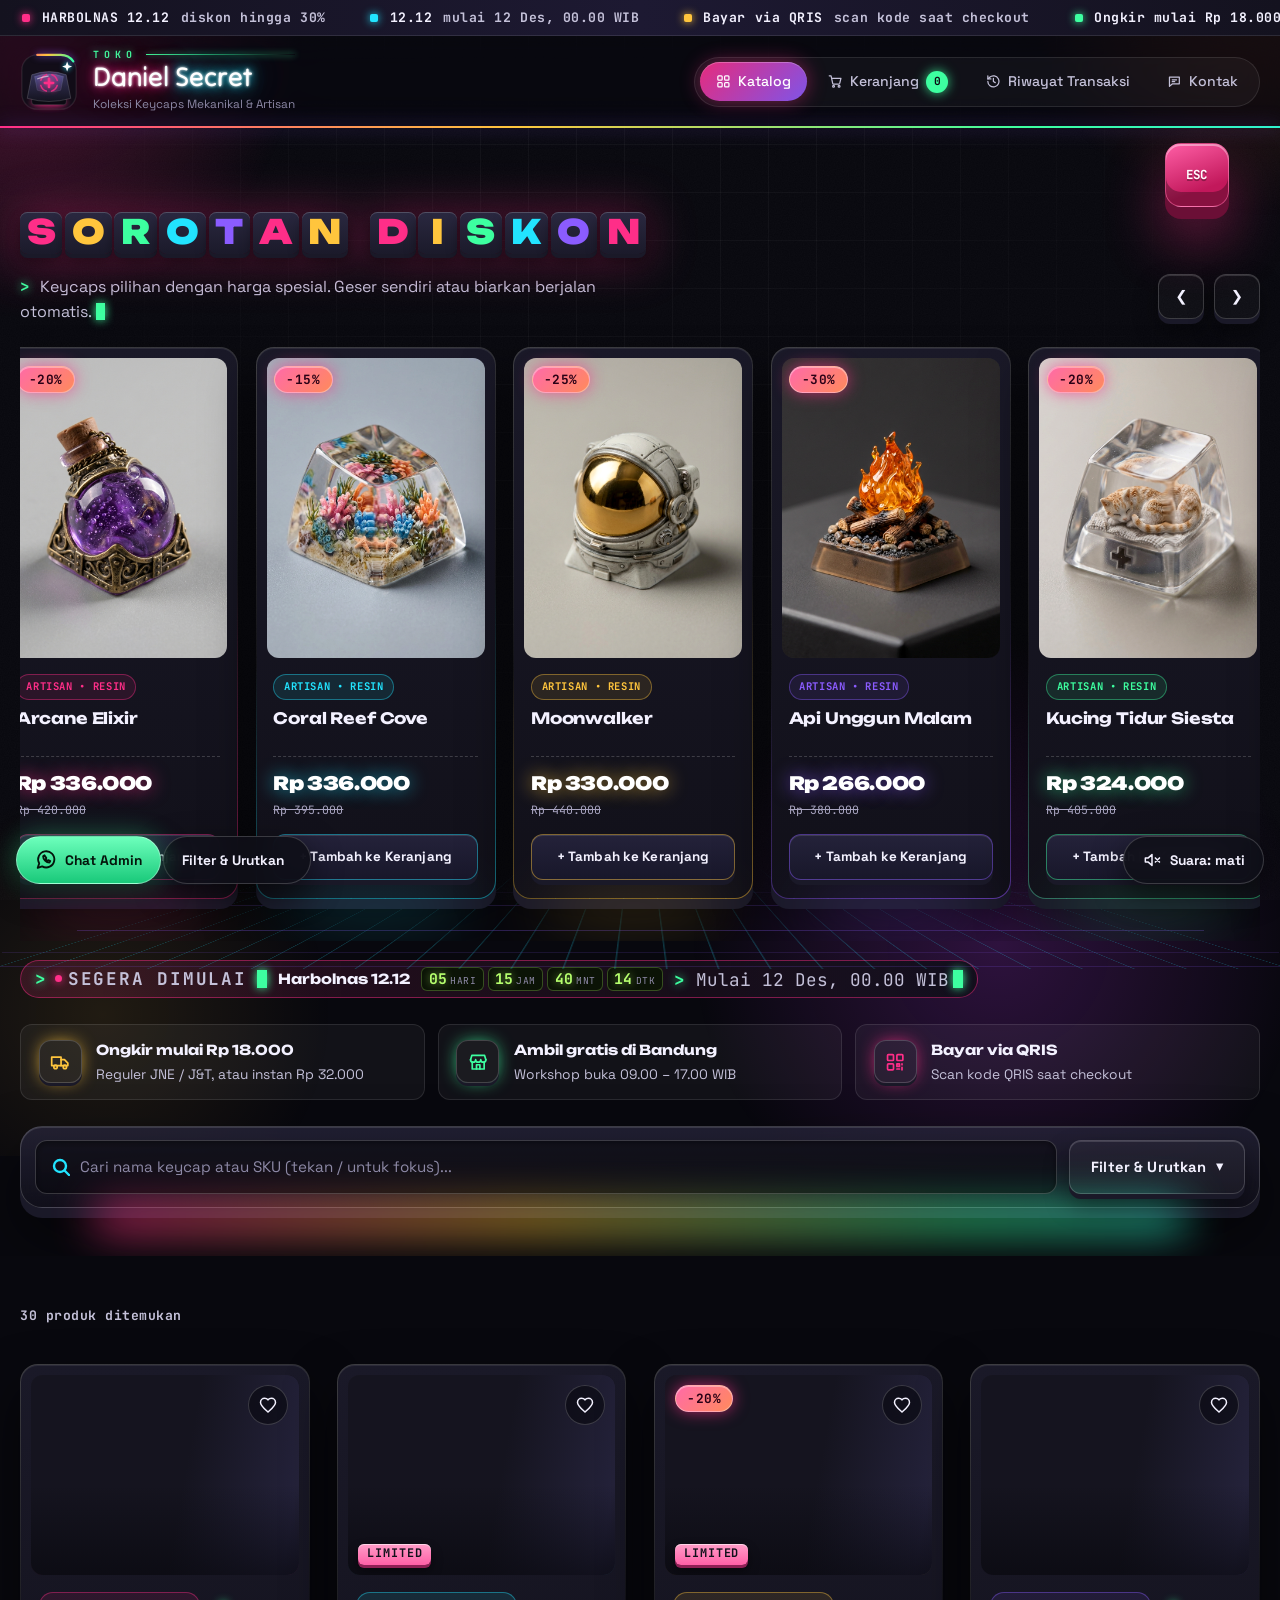
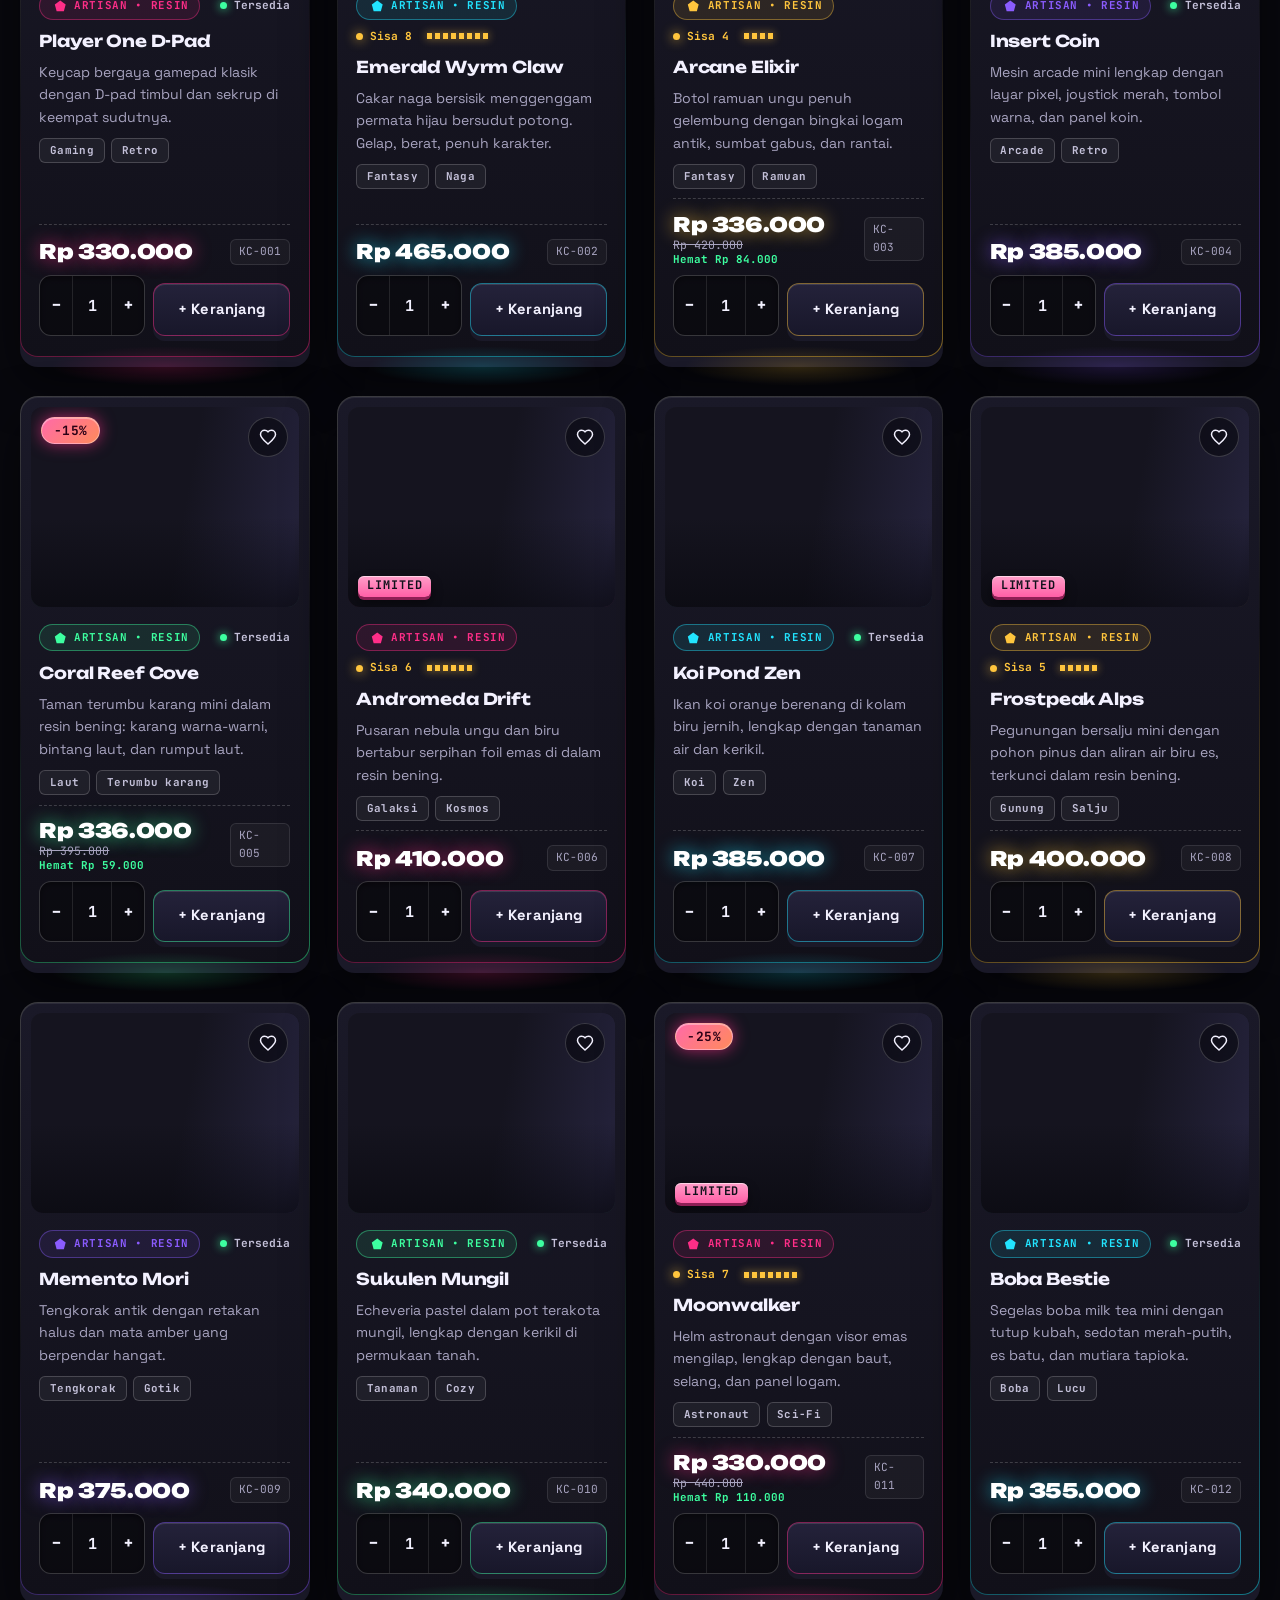
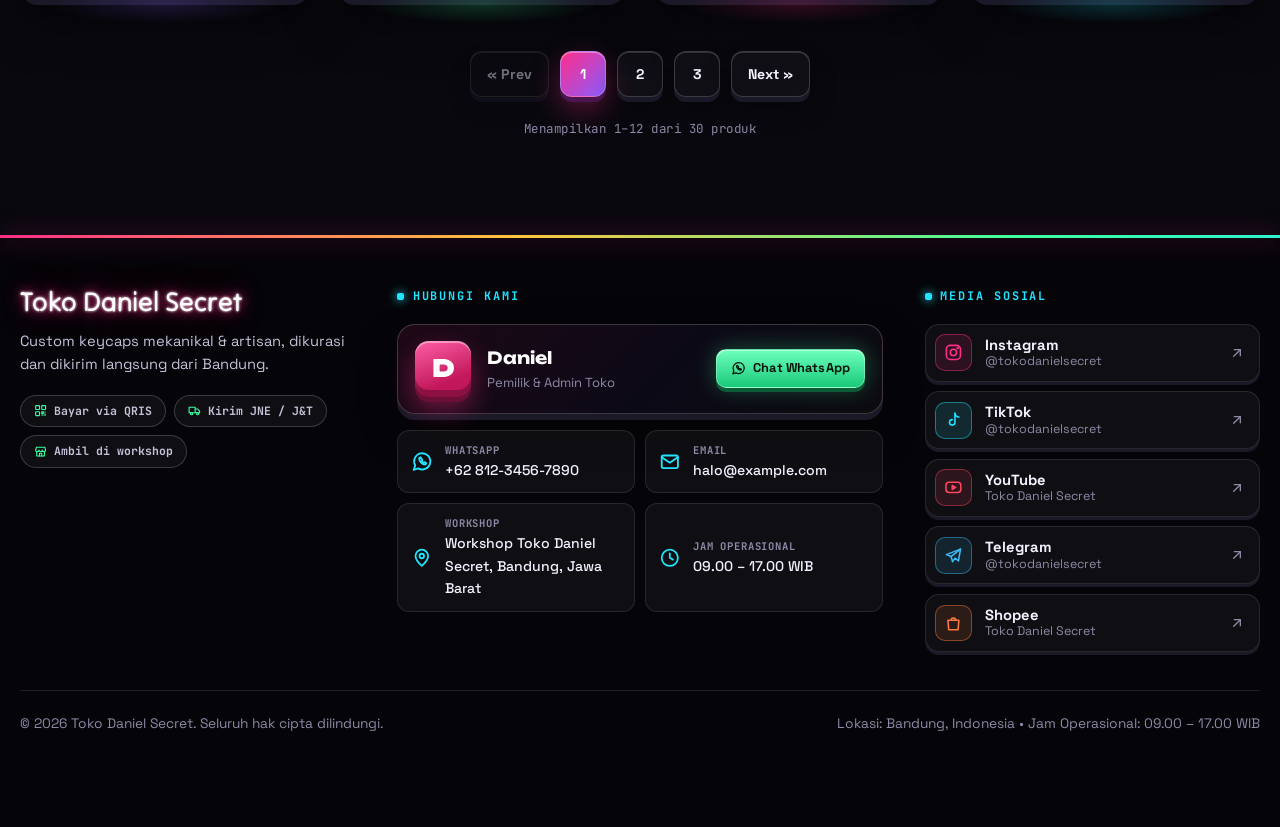
==== commit 20794ff2: "Add files via upload" ====
--- a/index.html
+++ b/index.html
@@ -3,69 +3,303 @@
 <head>
   <meta charset="UTF-8" />
   <meta name="viewport" content="width=device-width, initial-scale=1.0" />
-  <title>Katalog — Toko Custom Keycaps</title>
+  <title>Katalog — Toko Daniel Secret</title>
+  <meta name="description" content="Katalog custom keycaps mekanikal & artisan: Cherry, OEM, SA, XDA dalam PBT, ABS, dan resin. Banyak pilihan diskon, bayar via QRIS, kirim atau ambil di workshop Bandung." />
+  <meta name="theme-color" content="#08080e" />
+
+  <!-- Pratinjau saat link dibagikan (WhatsApp, Telegram, dll.) -->
+  <meta property="og:type" content="website" />
+  <meta property="og:locale" content="id_ID" />
+  <meta property="og:site_name" content="Toko Daniel Secret" />
+  <meta property="og:title" content="Katalog — Toko Daniel Secret" />
+  <meta property="og:description" content="Koleksi custom keycaps mekanikal & artisan dengan harga spesial. Bayar via QRIS." />
+  <!-- TODO setelah website online: tambahkan gambar pratinjau dengan URL LENGKAP, mis.
+       <meta property="og:image" content="https://domain-anda.com/Keycaps/1.jpg" />
+       <meta property="og:url" content="https://domain-anda.com/" />
+       (URL relatif seperti Keycaps/1.jpg tidak dibaca oleh WhatsApp/Telegram) -->
+  <meta name="twitter:card" content="summary_large_image" />
+
+  <!-- Font dimuat paralel lewat <link>, tidak menunggu style.css -->
+  <link rel="preconnect" href="https://fonts.googleapis.com" />
+  <link rel="preconnect" href="https://fonts.gstatic.com" crossorigin />
+  <link rel="stylesheet" href="https://fonts.googleapis.com/css2?family=Unbounded:wght@500;700;900&family=Space+Grotesk:wght@400;500;700&family=JetBrains+Mono:wght@400;700&family=Tilt+Neon&display=swap" />
   <link rel="stylesheet" href="style.css" />
+  <!-- Tema musiman (warna aurora): kecil & sinkron agar tidak berkedip -->
+  <script src="season.js"></script>
 </head>
 <body>
 
+  <div class="promo-ticker" id="promo-ticker" role="region" aria-label="Info promo toko">
+    <div class="promo-viewport"><div class="promo-track" id="promo-track"></div></div>
+  </div>
+
   <div id="site-topbar"></div>
+  <div class="scroll-progress" id="scroll-progress" aria-hidden="true"></div>
 
   <main>
+    <h1 class="sr-only">Katalog Custom Keycaps</h1>
+
     <section class="intro">
       <div class="container">
-        <div class="intro-top">
-          <div>
-            <h1>Katalog Keycaps</h1>
-            <p>Daftar lengkap koleksi custom keycaps dan artisan resin untuk keyboard mekanikal MX-stem.</p>
+        <div class="spotlight" id="spotlight" hidden>
+          <div class="spotlight-head">
+            <div>
+              <h2 class="spotlight-title" data-keycaps>Sorotan Diskon</h2>
+              <p class="spotlight-sub">Keycaps pilihan dengan harga spesial. Geser sendiri atau biarkan berjalan otomatis.</p>
+            </div>
+            <div class="spotlight-controls">
+              <button type="button" class="btn btn-outline" id="spot-prev" aria-label="Geser ke kiri">&#10094;</button>
+              <button type="button" class="btn btn-outline" id="spot-next" aria-label="Geser ke kanan">&#10095;</button>
+            </div>
           </div>
-          <div class="catalog-badge" id="catalog-count">30 Produk Katalog</div>
+          <div class="spotlight-track" id="spotlight-track" tabindex="0" role="region" aria-label="Daftar produk diskon"></div>
         </div>
 
-        <div class="filter-bar">
-          <input type="search" id="search-input" class="form-control filter-search" placeholder="Cari nama keycap atau SKU (mis. KC-003, Artisan)..." />
-          <select id="profile-filter" class="form-control filter-select" aria-label="Filter Profil & Material">
-            <option value="ALL">Semua Profil / Material</option>
-            <option value="Cherry • PBT">Cherry • PBT</option>
-            <option value="Cherry • Resin">Cherry • Resin</option>
-            <option value="Artisan • Resin">Artisan • Resin</option>
-            <option value="OEM • PBT">OEM • PBT</option>
-            <option value="OEM • Resin">OEM • Resin</option>
-            <option value="SA • ABS">SA • ABS</option>
-            <option value="SA • PBT">SA • PBT</option>
-            <option value="SA • Resin">SA • Resin</option>
-            <option value="XDA • PBT">XDA • PBT</option>
-          </select>
-          <select id="sort-select" class="form-control filter-select" aria-label="Urutkan Harga">
-            <option value="default">Urutan Default (SKU)</option>
-            <option value="price-asc">Harga: Terendah ke Tertinggi</option>
-            <option value="price-desc">Harga: Tertinggi ke Terendah</option>
-          </select>
+        <ul class="info-strip" aria-label="Info pengiriman dan pembayaran">
+          <li><i data-icon="truck"></i><strong>Ongkir mulai Rp 18.000</strong><span>Reguler JNE / J&amp;T, atau instan Rp 32.000</span></li>
+          <li><i data-icon="store"></i><strong>Ambil gratis di Bandung</strong><span>Workshop buka 09.00 &ndash; 17.00 WIB</span></li>
+          <li><i data-icon="qr"></i><strong>Bayar via QRIS</strong><span>Scan kode QRIS saat checkout</span></li>
+        </ul>
+
+        <div class="filter-bar collapsed" id="filter-bar" role="search">
+          <input type="search" id="search-input" class="form-control filter-search" placeholder="Cari nama keycap atau SKU (tekan / untuk fokus)..." aria-label="Cari keycap" aria-keyshortcuts="/" />
+          <button type="button" class="btn btn-outline filter-toggle" id="filter-toggle" aria-expanded="false" aria-controls="filter-extra">
+            <span>Filter &amp; Urutkan <span class="filter-count" id="filter-count"></span></span>
+            <span aria-hidden="true">&#9662;</span>
+          </button>
+          <div class="filter-extra" id="filter-extra">
+            <select id="profile-filter" class="form-control filter-select" aria-label="Filter Profil">
+              <option value="ALL">Semua Profil</option>
+            </select>
+            <select id="material-filter" class="form-control filter-select" aria-label="Filter Material">
+              <option value="ALL">Semua Material</option>
+            </select>
+            <select id="sort-select" class="form-control filter-select" aria-label="Urutkan">
+              <option value="default">Urutan Default (SKU)</option>
+              <option value="price-asc">Harga: Terendah ke Tertinggi</option>
+              <option value="price-desc">Harga: Tertinggi ke Terendah</option>
+              <option value="discount-desc">Diskon Terbesar</option>
+            </select>
+            <div class="chip-row" role="group" aria-label="Filter cepat">
+              <button type="button" class="chip" data-chip="sale" aria-pressed="false">Sedang Diskon</button>
+              <button type="button" class="chip" data-chip="limited" aria-pressed="false">Stok Terbatas</button>
+              <button type="button" class="chip" data-chip="fav" aria-pressed="false">Favorit <span class="chip-count" id="fav-count">0</span></button>
+              <span class="chip-sep" aria-hidden="true"></span>
+              <button type="button" class="chip" data-price="lt300" aria-pressed="false">&lt; Rp 300 rb</button>
+              <button type="button" class="chip" data-price="mid" aria-pressed="false">Rp 300&ndash;400 rb</button>
+              <button type="button" class="chip" data-price="gt400" aria-pressed="false">&gt; Rp 400 rb</button>
+            </div>
+          </div>
         </div>
       </div>
     </section>
 
-    <section class="catalog-section">
+    <section class="catalog-section" id="catalog-section">
       <div class="container">
+        <div class="result-bar">
+          <p id="result-count" class="result-count" role="status" aria-live="polite"></p>
+          <button type="button" class="btn btn-outline btn-sm" id="btn-reset-all" hidden>Reset Filter</button>
+        </div>
         <div id="catalog-grid" class="catalog-grid"></div>
+        <nav id="pagination" class="pagination" aria-label="Navigasi halaman katalog"></nav>
+        <p id="pagination-info" class="pagination-info"></p>
       </div>
     </section>
   </main>
 
   <div id="site-footer"></div>
 
+  <!-- Detail produk (quick view) -->
+  <dialog id="quick-view" class="qv" aria-labelledby="qv-title">
+    <div class="qv-inner" id="qv-body"></div>
+  </dialog>
+
+  <!-- Tombol mengambang -->
+  <button type="button" id="fab-filter" class="fab fab-filter" hidden>Filter &amp; Urutkan <span class="filter-count" id="fab-filter-count"></span></button>
+  <div class="fab-stack">
+    <button type="button" id="fab-top" class="fab fab-top" hidden aria-label="Kembali ke atas">&#8593;</button>
+    <a id="fab-cart" class="fab fab-cart" href="cart.html" hidden></a>
+  </div>
+
   <script src="app.js"></script>
+  <script src="fx.js" defer></script>
+  <script src="extras.js" defer></script>
   <script>
     (function () {
       const store = window.TCKStore;
       store.renderTopbar("katalog");
       store.renderFooter();
 
+      const esc = store.escapeHtml;
+
       const grid = document.getElementById("catalog-grid");
-      const countBadge = document.getElementById("catalog-count");
       const searchInput = document.getElementById("search-input");
       const profileFilter = document.getElementById("profile-filter");
+      const materialFilter = document.getElementById("material-filter");
       const sortSelect = document.getElementById("sort-select");
-
+      const chips = Array.prototype.slice.call(document.querySelectorAll(".chip"));
+      const pagination = document.getElementById("pagination");
+      const paginationInfo = document.getElementById("pagination-info");
+      const resultCount = document.getElementById("result-count");
+      const resetAllBtn = document.getElementById("btn-reset-all");
+      const filterBar = document.getElementById("filter-bar");
+      const filterToggle = document.getElementById("filter-toggle");
+      const filterCountEl = document.getElementById("filter-count");
+      const fabFilter = document.getElementById("fab-filter");
+      const fabFilterCount = document.getElementById("fab-filter-count");
+      const fabTop = document.getElementById("fab-top");
+      const fabCart = document.getElementById("fab-cart");
+      const qv = document.getElementById("quick-view");
+      const qvBody = document.getElementById("qv-body");
+
+      const PAGE_SIZE = 12;
+      const SORTS = ["default", "price-asc", "price-desc", "discount-desc"];
+      // rentang harga memakai harga akhir (setelah diskon)
+      const PRICE_RANGES = {
+        lt300: [0, 299999],
+        mid: [300000, 400000],
+        gt400: [400001, Infinity]
+      };
+      // di layar kecil memakai "Muat lebih banyak", di layar lebar memakai nomor halaman
+      const mq = window.matchMedia("(max-width: 620px)");
+
+      // placeholder jika file foto tidak ditemukan
+      const FALLBACK_IMG = "data:image/svg+xml;utf8," + encodeURIComponent(
+        '<svg xmlns="http://www.w3.org/2000/svg" viewBox="0 0 400 300">' +
+        '<rect width="400" height="300" fill="#15141f"/>' +
+        '<rect x="150" y="80" width="100" height="100" rx="18" fill="#24223a" stroke="#8d89a6" stroke-width="3"/>' +
+        '<text x="200" y="140" text-anchor="middle" font-family="monospace" font-size="20" fill="#c4c1d9">KEY</text>' +
+        '<text x="200" y="230" text-anchor="middle" font-family="sans-serif" font-size="16" fill="#a8a4c0">Foto belum tersedia</text>' +
+        "</svg>"
+      );
+
+      function bySku(sku) {
+        return store.products.find(function (p) { return p.sku === sku; });
+      }
+
+      // ===== Profil & material dipecah dari field "Profil • Material" =====
+      function parts(item) {
+        const p = String(item.profile).split("•").map(function (s) { return s.trim(); });
+        return { profile: p[0] || "", material: p[1] || "" };
+      }
+
+      function uniq(list) {
+        return list.filter(function (v, i) { return v && list.indexOf(v) === i; });
+      }
+
+      const profiles = uniq(store.products.map(function (p) { return parts(p).profile; }));
+      const materials = uniq(store.products.map(function (p) { return parts(p).material; }));
+
+      function optionsHtml(values) {
+        return values.map(function (v) {
+          return '<option value="' + esc(v) + '">' + esc(v) + "</option>";
+        }).join("");
+      }
+      profileFilter.insertAdjacentHTML("beforeend", optionsHtml(profiles));
+      materialFilter.insertAdjacentHTML("beforeend", optionsHtml(materials));
+
+      function stockText(item) {
+        return item.limited ? "Sisa " + item.stockQty : "Tersedia";
+      }
+
+      // ===== State filter (disimpan di URL) =====
+      function defaultState() {
+        return {
+          q: "", profile: "ALL", material: "ALL", sort: "default",
+          sale: false, limited: false, fav: false, price: "", page: 1, produk: ""
+        };
+      }
+      let state = defaultState();
+
+      function readUrl() {
+        const p = new URLSearchParams(location.search);
+        const s = defaultState();
+        s.q = (p.get("q") || "").slice(0, 80);
+        const prof = p.get("profil");
+        if (prof && profiles.indexOf(prof) !== -1) s.profile = prof;
+        const mat = p.get("material");
+        if (mat && materials.indexOf(mat) !== -1) s.material = mat;
+        const sort = p.get("urut");
+        if (sort && SORTS.indexOf(sort) !== -1) s.sort = sort;
+        s.sale = p.get("diskon") === "1";
+        s.limited = p.get("terbatas") === "1";
+        s.fav = p.get("favorit") === "1";
+        const price = p.get("harga");
+        if (price && PRICE_RANGES[price]) s.price = price;
+        const page = parseInt(p.get("hal"), 10);
+        s.page = page > 0 ? page : 1;
+        const produk = p.get("produk");
+        if (produk && bySku(produk)) s.produk = produk;
+        state = s;
+      }
+
+      // mengembalikan true jika URL berhasil diubah
+      function writeUrl(push) {
+        const p = new URLSearchParams();
+        if (state.q) p.set("q", state.q);
+        if (state.profile !== "ALL") p.set("profil", state.profile);
+        if (state.material !== "ALL") p.set("material", state.material);
+        if (state.sort !== "default") p.set("urut", state.sort);
+        if (state.sale) p.set("diskon", "1");
+        if (state.limited) p.set("terbatas", "1");
+        if (state.fav) p.set("favorit", "1");
+        if (state.price) p.set("harga", state.price);
+        if (state.page > 1) p.set("hal", String(state.page));
+        if (state.produk) p.set("produk", state.produk);
+        const qs = p.toString();
+        const url = location.pathname + (qs ? "?" + qs : "") + location.hash;
+        if (url === location.pathname + location.search + location.hash) return false;
+        try {
+          history[push ? "pushState" : "replaceState"](null, "", url);
+          return true;
+        } catch (_) {
+          /* mis. dibuka lewat file:// — abaikan, filter tetap jalan tanpa URL */
+          return false;
+        }
+      }
+
+      function filterKey() {
+        const copy = Object.assign({}, state);
+        copy.produk = "";
+        return JSON.stringify(copy);
+      }
+
+      function activeFilterCount() {
+        return (state.profile !== "ALL" ? 1 : 0) +
+          (state.material !== "ALL" ? 1 : 0) +
+          (state.sort !== "default" ? 1 : 0) +
+          (state.sale ? 1 : 0) +
+          (state.limited ? 1 : 0) +
+          (state.fav ? 1 : 0) +
+          (state.price ? 1 : 0);
+      }
+
+      function hasActiveFilters() {
+        return !!(state.q || activeFilterCount() > 0);
+      }
+
+      function syncControls() {
+        searchInput.value = state.q;
+        profileFilter.value = state.profile;
+        materialFilter.value = state.material;
+        sortSelect.value = state.sort;
+        chips.forEach(function (chip) {
+          let on = false;
+          if (chip.hasAttribute("data-chip")) {
+            on = !!state[chip.getAttribute("data-chip")];
+          } else {
+            on = state.price === chip.getAttribute("data-price");
+          }
+          chip.classList.toggle("active", on);
+          chip.setAttribute("aria-pressed", on ? "true" : "false");
+        });
+        const n = activeFilterCount();
+        const label = n > 0 ? "(" + n + ")" : "";
+        filterCountEl.textContent = label;
+        fabFilterCount.textContent = label;
+      }
+
+      // ===== Keranjang =====
       function getQtyInCart(sku) {
         const found = store.getCart().find(function (c) {
           return c.sku === sku;
@@ -73,106 +307,1006 @@
         return found ? found.qty : 0;
       }
 
-      function renderCatalog() {
-        const keyword = searchInput.value.trim().toLowerCase();
-        const selectedProfile = profileFilter.value;
-        const sortBy = sortSelect.value;
-
-        let filtered = store.products.filter(function (item) {
+      function addLabel(item, inCart) {
+        if (item.stockQty - inCart <= 0) return "Stok penuh";
+        return "+ Keranjang" + (inCart > 0 ? " (" + inCart + ")" : "");
+      }
+
+      function clampQty(input) {
+        const max = parseInt(input.max, 10) || 1;
+        let v = parseInt(input.value, 10);
+        if (isNaN(v) || v < 1) v = 1;
+        if (v > max) v = max;
+        input.value = v;
+      }
+
+      // Perbarui tombol, stepper, dan info keranjang di mana pun muncul (grid, carousel, modal),
+      // tanpa membangun ulang elemen apa pun.
+      function updateCartButtons() {
+        const cart = store.getCart();
+        const qtyMap = {};
+        cart.forEach(function (c) { qtyMap[c.sku] = c.qty; });
+
+        document.querySelectorAll(".btn-add-cart").forEach(function (btn) {
+          const sku = btn.getAttribute("data-sku");
+          const item = bySku(sku);
+          if (!item) return;
+          const inCart = qtyMap[sku] || 0;
+          const remaining = item.stockQty - inCart;
+          const full = remaining <= 0;
+
+          btn.disabled = full;
+          btn.title = full ? "Jumlah di keranjang sudah mencapai stok (" + item.stockQty + ")" : "";
+          btn.textContent = btn.closest(".spot-card")
+            ? (full ? "Stok penuh" : "+ Tambah ke Keranjang")
+            : addLabel(item, inCart);
+
+          const row = btn.closest("[data-buy]");
+          if (row) {
+            const input = row.querySelector(".qty-input");
+            input.max = Math.max(1, remaining);
+            input.disabled = full;
+            clampQty(input);
+            row.querySelectorAll(".qty-btn").forEach(function (b) { b.disabled = full; });
+          }
+        });
+
+        const qvInCart = qv.querySelector(".qv-incart");
+        if (qvInCart && state.produk) {
+          const n = qtyMap[state.produk] || 0;
+          qvInCart.textContent = n > 0 ? n + " di keranjang" : "";
+        }
+      }
+
+      function updateFloatCart() {
+        const n = store.getCartCount();
+        if (!n) {
+          fabCart.hidden = true;
+          return;
+        }
+        const total = store.formatRupiah(store.getCartTotals(0).subtotal);
+        fabCart.hidden = false;
+        fabCart.innerHTML =
+          '<span class="fab-count">' + n + "</span>" +
+          '<span class="fab-label">Keranjang &middot; ' + esc(total) + "</span>";
+        fabCart.setAttribute("aria-label", "Buka keranjang, " + n + " item, total " + total);
+      }
+
+      function refreshCartUi() {
+        updateCartButtons();
+        updateFloatCart();
+      }
+
+      // Pesan: di dalam modal tampil sebagai teks di modal (toast tertutup modal), selain itu toast.
+      function notify(message, actions) {
+        if (qv.open) {
+          const el = qv.querySelector(".qv-msg");
+          if (el) el.textContent = message;
+        } else {
+          store.showToast(message, actions ? { actions: actions } : undefined);
+        }
+      }
+
+      function handleAddToCart(sku, qty) {
+        const item = bySku(sku);
+        if (!item) return;
+        const want = Math.max(1, parseInt(qty, 10) || 1);
+        const prevQty = getQtyInCart(sku);
+        const remaining = item.stockQty - prevQty;
+
+        if (remaining <= 0) {
+          notify("Stok " + item.name + " sudah penuh di keranjang (maks. " + item.stockQty + ").");
+          return;
+        }
+
+        const addQty = Math.min(want, remaining);
+        store.addToCart(sku, addQty);
+        refreshCartUi();
+
+        const msg = item.name + " (" + item.sku + ") ×" + addQty + " ditambahkan ke keranjang" +
+          (addQty < want ? ", dibatasi sisa stok" : "");
+        notify(msg, [
+          { label: "Lihat Keranjang", href: "cart.html" },
+          {
+            label: "Batalkan",
+            onClick: function () {
+              store.updateCartQty(sku, prevQty);
+              refreshCartUi();
+              store.showToast("Dibatalkan: " + item.name);
+            }
+          }
+        ]);
+      }
+
+      // ===== Favorit =====
+      function updateWishUi() {
+        const list = store.getWishlist();
+        document.querySelectorAll(".wish-btn").forEach(function (b) {
+          const on = list.indexOf(b.getAttribute("data-wish")) !== -1;
+          b.classList.toggle("active", on);
+          b.setAttribute("aria-pressed", on ? "true" : "false");
+          b.setAttribute("aria-label", on ? "Hapus dari favorit" : "Tambah ke favorit");
+        });
+        const fc = document.getElementById("fav-count");
+        if (fc) fc.textContent = String(list.length);
+      }
+
+      function handleWish(sku) {
+        const item = bySku(sku);
+        if (!item) return;
+        const on = store.toggleWish(sku);
+        updateWishUi();
+        if (state.fav && !qv.open) renderCatalog();
+        notify((on ? "Ditambahkan ke favorit: " : "Dihapus dari favorit: ") + item.name);
+      }
+
+      // ===== Hiasan: ikon profil, label keycap, LED stok =====
+      // Atur sendiri SKU mana yang diberi label (kosongkan array untuk menyembunyikan).
+      const BADGES = { new: ["KC-028", "KC-029", "KC-030"], best: [] };
+      const PROFILE_ICONS = {
+        Cherry: "M3 17 L6 9 Q12 6.5 18 9 L21 17 Z",
+        OEM: "M3 17 L6 5 H18 L21 17 Z",
+        SA: "M4 17 L7 3.5 Q12 1 17 3.5 L20 17 Z",
+        XDA: "M2 17 L4 10 H20 L22 17 Z",
+        Artisan: "M12 2 L19.5 7.5 L17 17 H7 L4.5 7.5 Z"
+      };
+      function profileTagHtml(item) {
+        const d = PROFILE_ICONS[parts(item).profile];
+        const icon = d ? '<svg class="pf-icon" viewBox="0 0 24 18" aria-hidden="true"><path d="' + d + '"/></svg>' : "";
+        return '<span class="profile-tag">' + icon + esc(item.profile) + "</span>";
+      }
+      function labelsHtml(item) {
+        const out = [];
+        if (BADGES.best.indexOf(item.sku) !== -1) out.push('<span class="cap-label cap-best">Best Seller</span>');
+        if (BADGES.new.indexOf(item.sku) !== -1) out.push('<span class="cap-label cap-new">New</span>');
+        if (item.limited) out.push('<span class="cap-label cap-limited">Limited</span>');
+        return out.length ? '<div class="cap-labels">' + out.join("") + "</div>" : "";
+      }
+      function ledHtml(item) {
+        return item.limited ? '<i class="led" style="--n:' + Math.min(8, Math.max(1, item.stockQty)) + '" aria-hidden="true"></i>' : "";
+      }
+      const EMPTY_SVG = '<svg class="empty-art" viewBox="0 0 200 100" aria-hidden="true">' +
+        '<rect class="es-socket" x="30" y="30" width="44" height="44" rx="9"/>' +
+        '<text class="es-q" x="52" y="60" text-anchor="middle">?</text>' +
+        '<path class="es-trail" d="M80 84 Q108 98 132 82"/>' +
+        '<g class="es-cap"><rect x="132" y="38" width="44" height="40" rx="9"/><rect class="es-top" x="138" y="43" width="32" height="26" rx="6"/></g></svg>';
+
+      // ===== Info detail produk (tema, tag, sorotan, spesifikasi) =====
+      function tagsHtml(item) {
+        const tags = item.tags || [];
+        return tags.length
+          ? '<ul class="card-tags" aria-label="Tag produk">' + tags.map(function (t) { return "<li>" + esc(t) + "</li>"; }).join("") + "</ul>"
+          : "";
+      }
+      function highlightsHtml(item) {
+        const hl = item.highlights || [];
+        return hl.length
+          ? '<ul class="qv-highlights">' + hl.map(function (t) { return "<li>" + esc(t) + "</li>"; }).join("") + "</ul>"
+          : "";
+      }
+      function extraSpecsHtml(item) {
+        return (item.specs || []).map(function (s) {
+          return "<div><dt>" + esc(s[0]) + "</dt><dd>" + esc(s[1]) + "</dd></div>";
+        }).join("");
+      }
+
+      // ===== Komponen kartu =====
+      function wishBtnHtml(sku) {
+        return '<button type="button" class="wish-btn" data-wish="' + esc(sku) + '" aria-pressed="false" aria-label="Tambah ke favorit">' +
+          '<svg viewBox="0 0 24 24" width="18" height="18" aria-hidden="true"><path d="M12 21.35l-1.45-1.32C5.4 15.36 2 12.28 2 8.5 2 5.42 4.42 3 7.5 3c1.74 0 3.41.81 4.5 2.09C13.09 3.81 14.76 3 16.5 3 19.58 3 22 5.42 22 8.5c0 3.78-3.4 6.86-8.55 11.54L12 21.35z"/></svg>' +
+          "</button>";
+      }
+
+      function buyRowHtml(item, inCart) {
+        const remaining = item.stockQty - inCart;
+        return (
+          '<div class="buy-row" data-buy>' +
+          '  <div class="qty-control">' +
+          '    <button type="button" class="qty-btn" data-qty-dir="-1" aria-label="Kurangi jumlah">&minus;</button>' +
+          '    <input class="qty-input" type="number" inputmode="numeric" min="1" max="' + Math.max(1, remaining) + '" value="1" aria-label="Jumlah ' + esc(item.name) + '" />' +
+          '    <button type="button" class="qty-btn" data-qty-dir="1" aria-label="Tambah jumlah">+</button>' +
+          "  </div>" +
+          '  <button type="button" class="btn btn-primary btn-add-cart" data-sku="' + esc(item.sku) + '">' + addLabel(item, inCart) + "</button>" +
+          "</div>"
+        );
+      }
+
+      function priceHtml(item) {
+        const saving = item.originalPriceNum - item.priceNum;
+        return (
+          '<span class="price-wrap"><span class="price">' + esc(item.price) + "</span>" +
+          (item.discountPercent > 0
+            ? '<span class="price-old-row"><s class="price-old">' + esc(item.originalPrice) + "</s>" +
+              '<span class="price-save">Hemat ' + esc(store.formatRupiah(saving)) + "</span></span>"
+            : "") +
+          "</span>"
+        );
+      }
+
+      function cardHtml(item) {
+        const inCart = getQtyInCart(item.sku);
+        return (
+          '<article class="card">' +
+          '  <div class="card-visual is-loading" data-open="' + esc(item.sku) + '">' +
+          '    <span class="skel" aria-hidden="true"></span>' +
+          '    <img src="' + esc(item.img) + '" alt="' + esc(item.name) + '" width="400" height="300" loading="lazy" />' +
+          (item.discountPercent > 0 ? '    <span class="discount-badge">-' + item.discountPercent + "%</span>" : "") +
+          wishBtnHtml(item.sku) + labelsHtml(item) +
+          "  </div>" +
+          '  <div class="card-body">' +
+          '    <div class="card-meta">' +
+          '      ' + profileTagHtml(item) + "" +
+          '      <span class="stock-status ' + (item.limited ? "limited" : "") + '">' + esc(stockText(item)) + ledHtml(item) + "</span>" +
+          "    </div>" +
+          '    <h2 class="card-title"><button type="button" class="card-title-btn" data-open="' + esc(item.sku) + '" aria-haspopup="dialog">' + esc(item.name) + "</button></h2>" +
+          '    <p class="card-desc">' + esc(item.desc) + "</p>" +
+          tagsHtml(item) +
+          '    <div class="card-footer">' +
+          "      " + priceHtml(item) +
+          '      <span class="sku">' + esc(item.sku) + "</span>" +
+          "    </div>" +
+          "    " + buyRowHtml(item, inCart) +
+          "  </div>" +
+          '<span class="spec" aria-hidden="true"></span>' +
+          "</article>"
+        );
+      }
+
+      // ===== Render katalog =====
+      function getFiltered() {
+        const keyword = state.q.trim().toLowerCase();
+        const range = state.price ? PRICE_RANGES[state.price] : null;
+        const wished = state.fav ? store.getWishlist() : null;
+
+        let list = store.products.filter(function (item) {
+          const pm = parts(item);
           const matchKeyword =
             !keyword ||
             item.name.toLowerCase().includes(keyword) ||
             item.sku.toLowerCase().includes(keyword) ||
             item.desc.toLowerCase().includes(keyword) ||
-            item.profile.toLowerCase().includes(keyword);
-          const matchProfile = selectedProfile === "ALL" || item.profile === selectedProfile;
-          return matchKeyword && matchProfile;
+            item.profile.toLowerCase().includes(keyword) ||
+            String(item.theme || "").toLowerCase().includes(keyword) ||
+            (item.tags || []).join(" ").toLowerCase().includes(keyword) ||
+            String(item.story || "").toLowerCase().includes(keyword);
+          const matchProfile = state.profile === "ALL" || pm.profile === state.profile;
+          const matchMaterial = state.material === "ALL" || pm.material === state.material;
+          const matchSale = !state.sale || item.discountPercent > 0;
+          const matchLimited = !state.limited || item.limited;
+          const matchFav = !wished || wished.indexOf(item.sku) !== -1;
+          const matchPrice = !range || (item.priceNum >= range[0] && item.priceNum <= range[1]);
+          return matchKeyword && matchProfile && matchMaterial && matchSale && matchLimited && matchFav && matchPrice;
         });
 
-        if (sortBy === "price-asc") {
-          filtered = filtered.slice().sort(function (a, b) {
-            return a.priceNum - b.priceNum;
+        if (state.sort === "price-asc") {
+          list = list.slice().sort(function (a, b) { return a.priceNum - b.priceNum; });
+        } else if (state.sort === "price-desc") {
+          list = list.slice().sort(function (a, b) { return b.priceNum - a.priceNum; });
+        } else if (state.sort === "discount-desc") {
+          list = list.slice().sort(function (a, b) {
+            return (b.discountPercent - a.discountPercent) || (a.priceNum - b.priceNum);
           });
-        } else if (sortBy === "price-desc") {
-          filtered = filtered.slice().sort(function (a, b) {
-            return b.priceNum - a.priceNum;
-          });
-        }
-
-        countBadge.textContent = filtered.length + " Produk Ditampilkan";
+        }
+        return list;
+      }
+
+      let hasRendered = false;
+
+      // Dipanggil setelah kartu masuk ke DOM
+      function postRenderGrid() {
+        grid.querySelectorAll(".card-visual.is-loading img").forEach(function (img) {
+          if (img.complete && img.naturalWidth > 0) img.parentNode.classList.remove("is-loading");
+        });
+        updateCartButtons();
+        updateWishUi();
+      }
+
+      function renderCatalog() {
+        const filtered = getFiltered();
+
+        // animasi masuk kartu hanya pada muat pertama, bukan setiap filter/ketikan
+        grid.classList.toggle("no-anim", hasRendered);
+        hasRendered = true;
+
+        resultCount.textContent = filtered.length === 0
+          ? "Tidak ada produk yang cocok"
+          : filtered.length + " produk ditemukan";
+        resetAllBtn.hidden = !hasActiveFilters();
+
+        const totalPages = Math.max(1, Math.ceil(filtered.length / PAGE_SIZE));
+        if (state.page > totalPages) state.page = totalPages;
+        if (state.page < 1) state.page = 1;
 
         if (filtered.length === 0) {
+          pagination.innerHTML = "";
+          paginationInfo.textContent = "";
           grid.innerHTML =
             '<div class="panel empty-state" style="grid-column: 1 / -1;">' +
-            "  <h3>Keycap tidak ditemukan</h3>" +
-            "  <p>Coba ubah kata kunci pencarian atau reset filter profil keycap.</p>" +
+            EMPTY_SVG + "  <h3>Keycap tidak ditemukan</h3>" +
+            "  <p>" + (state.fav ? "Belum ada favorit yang cocok dengan filter ini." : "Coba ubah kata kunci pencarian atau reset filter keycap.") + "</p>" +
             '  <button type="button" class="btn btn-outline" id="btn-reset-filter">Reset Filter</button>' +
             "</div>";
           return;
         }
 
-        grid.innerHTML = filtered.map(function (item) {
-          const inCart = getQtyInCart(item.sku);
-          const btnText = inCart > 0
-            ? "+ Tambah Lagi (" + inCart + " di keranjang)"
-            : "+ Tambah ke Keranjang";
-
-          return (
-            '<article class="card">' +
-            '  <div class="card-visual">' +
-            '    <img src="' + store.escapeHtml(item.img) + '" alt="' + store.escapeHtml(item.name) + '" loading="lazy" />' +
-            "  </div>" +
-            '  <div class="card-body">' +
-            '    <div class="card-meta">' +
-            '      <span class="profile-tag">' + store.escapeHtml(item.profile) + "</span>" +
-            '      <span class="stock-status ' + (item.limited ? "limited" : "") + '">' + store.escapeHtml(item.stock) + "</span>" +
-            "    </div>" +
-            '    <h2 class="card-title">' + store.escapeHtml(item.name) + "</h2>" +
-            '    <p class="card-desc">' + store.escapeHtml(item.desc) + "</p>" +
-            '    <div class="card-footer">' +
-            '      <span class="price">' + store.escapeHtml(item.price) + "</span>" +
-            '      <span class="sku">' + store.escapeHtml(item.sku) + "</span>" +
-            "    </div>" +
-            '    <button type="button" class="btn btn-primary btn-block btn-add-cart" data-sku="' + store.escapeHtml(item.sku) + '">' +
-            "      " + btnText +
-            "    </button>" +
-            "  </div>" +
-            "</article>"
-          );
-        }).join("");
-      }
-
-      grid.addEventListener("click", function (e) {
-        if (e.target.id === "btn-reset-filter") {
-          searchInput.value = "";
-          profileFilter.value = "ALL";
-          sortSelect.value = "default";
+        let startIdx = (state.page - 1) * PAGE_SIZE;
+        let pageItems;
+        if (mq.matches) {
+          // layar kecil: semua halaman yang sudah dimuat ditampilkan berurutan
+          startIdx = 0;
+          pageItems = filtered.slice(0, state.page * PAGE_SIZE);
+        } else {
+          pageItems = filtered.slice(startIdx, startIdx + PAGE_SIZE);
+        }
+
+        grid.innerHTML = pageItems.map(cardHtml).join("");
+        postRenderGrid();
+
+        if (mq.matches) {
+          renderLoadMore(totalPages, pageItems.length, filtered.length);
+        } else {
+          renderPagination(totalPages, startIdx, pageItems.length, filtered.length);
+        }
+      }
+
+      function renderLoadMore(totalPages, shown, total) {
+        paginationInfo.textContent = "Menampilkan 1–" + shown + " dari " + total + " produk";
+        if (state.page >= totalPages) {
+          pagination.innerHTML = "";
+          return;
+        }
+        pagination.innerHTML =
+          '<button type="button" class="btn btn-outline btn-load-more" id="btn-load-more">Muat Lebih Banyak (' + (total - shown) + " lagi)</button>";
+      }
+
+      function loadMore() {
+        const filtered = getFiltered();
+        const totalPages = Math.max(1, Math.ceil(filtered.length / PAGE_SIZE));
+        if (state.page >= totalPages) return;
+        const from = state.page * PAGE_SIZE;
+        state.page += 1;
+        const items = filtered.slice(from, state.page * PAGE_SIZE);
+        grid.insertAdjacentHTML("beforeend", items.map(cardHtml).join(""));
+        postRenderGrid();
+        renderLoadMore(totalPages, Math.min(state.page * PAGE_SIZE, filtered.length), filtered.length);
+        writeUrl(false);
+        // fokus ke kartu baru pertama, agar pengguna keyboard/pembaca layar tidak kehilangan posisi
+        const first = grid.children[from];
+        if (first) {
+          first.setAttribute("tabindex", "-1");
+          first.focus();
+        }
+      }
+
+      function renderPagination(totalPages, startIdx, shown, total) {
+        paginationInfo.textContent =
+          "Menampilkan " + (startIdx + 1) + "–" + (startIdx + shown) + " dari " + total + " produk";
+
+        if (totalPages <= 1) {
+          pagination.innerHTML = "";
+          return;
+        }
+
+        const pages = [];
+        for (let i = 1; i <= totalPages; i++) {
+          if (i === 1 || i === totalPages || Math.abs(i - state.page) <= 1) {
+            pages.push(i);
+          } else if (pages[pages.length - 1] !== "...") {
+            pages.push("...");
+          }
+        }
+
+        let html =
+          '<button type="button" class="btn btn-outline" data-page="' + (state.page - 1) + '"' +
+          (state.page === 1 ? " disabled" : "") + ' aria-label="Halaman sebelumnya">&laquo; Prev</button>';
+
+        pages.forEach(function (p) {
+          if (p === "...") {
+            html += '<span class="page-dots">…</span>';
+          } else {
+            html +=
+              '<button type="button" class="btn ' + (p === state.page ? "btn-primary" : "btn-outline") + '"' +
+              ' data-page="' + p + '"' + (p === state.page ? ' aria-current="page"' : "") + ">" + p + "</button>";
+          }
+        });
+
+        html +=
+          '<button type="button" class="btn btn-outline" data-page="' + (state.page + 1) + '"' +
+          (state.page === totalPages ? " disabled" : "") + ' aria-label="Halaman berikutnya">Next &raquo;</button>';
+
+        pagination.innerHTML = html;
+      }
+
+      // Render + sinkron ke URL. push=true dipakai saat ganti halaman agar tombol Back berfungsi.
+      function update(push) {
+        syncControls();
+        renderCatalog();
+        writeUrl(!!push);
+      }
+
+      function resetAll() {
+        state = defaultState();
+        update(false);
+      }
+
+      // ===== Event: filter =====
+      let searchTimer = null;
+      searchInput.addEventListener("input", function () {
+        clearTimeout(searchTimer);
+        searchTimer = setTimeout(function () {
+          state.q = searchInput.value;
+          state.page = 1;
+          update(false);
+        }, 200);
+      });
+
+      profileFilter.addEventListener("change", function () {
+        state.profile = profileFilter.value;
+        state.page = 1;
+        update(false);
+      });
+      materialFilter.addEventListener("change", function () {
+        state.material = materialFilter.value;
+        state.page = 1;
+        update(false);
+      });
+      sortSelect.addEventListener("change", function () {
+        state.sort = sortSelect.value;
+        state.page = 1;
+        update(false);
+      });
+
+      chips.forEach(function (chip) {
+        chip.addEventListener("click", function () {
+          if (chip.hasAttribute("data-chip")) {
+            const key = chip.getAttribute("data-chip");
+            state[key] = !state[key];
+          } else {
+            const val = chip.getAttribute("data-price");
+            state.price = state.price === val ? "" : val;
+          }
+          state.page = 1;
+          update(false);
+        });
+      });
+
+      resetAllBtn.addEventListener("click", resetAll);
+
+      // Filter bar bisa dilipat di HP
+      function syncFilterToggle() {
+        filterToggle.setAttribute("aria-expanded", filterBar.classList.contains("collapsed") ? "false" : "true");
+      }
+      filterToggle.addEventListener("click", function () {
+        filterBar.classList.toggle("collapsed");
+        syncFilterToggle();
+      });
+
+      // Pintasan "/" untuk fokus ke pencarian
+      document.addEventListener("keydown", function (e) {
+        if (e.key !== "/" || e.ctrlKey || e.metaKey || e.altKey) return;
+        const t = e.target;
+        const tag = t && t.tagName;
+        if (tag === "INPUT" || tag === "TEXTAREA" || tag === "SELECT" || (t && t.isContentEditable)) return;
+        if (qv.open) return;
+        e.preventDefault();
+        searchInput.focus();
+        searchInput.select();
+      });
+
+      pagination.addEventListener("click", function (e) {
+        if (e.target.closest("#btn-load-more")) {
+          loadMore();
+          return;
+        }
+        const btn = e.target.closest("button[data-page]");
+        if (!btn || btn.disabled) return;
+        state.page = parseInt(btn.getAttribute("data-page"), 10);
+        update(true);
+        // tombol halaman dirender ulang, kembalikan fokus ke halaman aktif
+        const cur = pagination.querySelector('[aria-current="page"]');
+        if (cur) cur.focus({ preventScroll: true });
+        const top = document.getElementById("catalog-section");
+        if (top) top.scrollIntoView({ behavior: "smooth", block: "start" });
+      });
+
+      // Pindah antara mode nomor halaman dan "Muat lebih banyak"
+      function onBreakpointChange() {
+        renderCatalog();
+        writeUrl(false);
+      }
+      if (mq.addEventListener) mq.addEventListener("change", onBreakpointChange);
+      else if (mq.addListener) mq.addListener(onBreakpointChange);
+
+      // ===== Aksi klik terpusat (kartu, carousel, modal) =====
+      document.addEventListener("click", function (e) {
+        const t = e.target;
+
+        const qtyBtn = t.closest(".qty-btn");
+        if (qtyBtn) {
+          const input = qtyBtn.parentNode.querySelector(".qty-input");
+          if (input && !input.disabled) {
+            input.value = (parseInt(input.value, 10) || 1) + parseInt(qtyBtn.getAttribute("data-qty-dir"), 10);
+            clampQty(input);
+          }
+          return;
+        }
+
+        const wish = t.closest("[data-wish]");
+        if (wish) {
+          e.preventDefault();
+          handleWish(wish.getAttribute("data-wish"));
+          return;
+        }
+
+        const add = t.closest(".btn-add-cart");
+        if (add) {
+          const row = add.closest("[data-buy]");
+          let qty = 1;
+          let input = null;
+          if (row) {
+            input = row.querySelector(".qty-input");
+            clampQty(input);
+            qty = parseInt(input.value, 10) || 1;
+          }
+          handleAddToCart(add.getAttribute("data-sku"), qty);
+          if (input) input.value = 1;
+          return;
+        }
+
+        if (t.closest("[data-qv-close]")) {
+          closeQuickView();
+          return;
+        }
+
+        if (t.id === "btn-reset-filter") {
+          resetAll();
+          // tombol yang diklik sudah hilang, pindahkan fokus ke daftar produk
+          grid.setAttribute("tabindex", "-1");
+          grid.focus({ preventScroll: true });
+          return;
+        }
+
+        const opener = t.closest("[data-open]");
+        if (opener) {
+          openQuickView(opener.getAttribute("data-open"), "push");
+          return;
+        }
+
+        // klik foto / nama di carousel diskon
+        const sc = t.closest(".spot-card");
+        if (sc && (t.closest("img") || t.closest(".spot-name"))) {
+          openQuickView(sc.getAttribute("data-sku"), "push");
+        }
+      });
+
+      document.addEventListener("change", function (e) {
+        if (e.target.classList && e.target.classList.contains("qty-input")) clampQty(e.target);
+      });
+
+      // ===== Foto: placeholder saat gagal dimuat & shimmer saat memuat =====
+      document.addEventListener("error", function (e) {
+        const img = e.target;
+        if (!img || img.tagName !== "IMG" || img.getAttribute("data-fallback")) return;
+        img.setAttribute("data-fallback", "1");
+        img.src = FALLBACK_IMG;
+      }, true);
+
+      document.addEventListener("load", function (e) {
+        const img = e.target;
+        if (!img || img.tagName !== "IMG") return;
+        const box = img.parentNode;
+        if (box && box.classList) box.classList.remove("is-loading");
+      }, true);
+
+      // ===== Detail produk (quick view) =====
+      // true = foto kartu katalog "terbang" membesar jadi foto dialog. Dimatikan agar dialog
+      // dari katalog tampil sama persis dengan dialog dari Sorotan Diskon.
+      const HERO_MORPH = false;
+      let qvPushed = false;
+      let qvOpener = null;
+      let qvSku = "";
+
+      function qvHtml(item) {
+        const pm = parts(item);
+        return (
+          '<button type="button" class="qv-close" data-qv-close aria-label="Tutup detail produk">&#10005;</button>' +
+          '<div class="qv-media is-loading">' +
+          '  <span class="skel" aria-hidden="true"></span>' +
+          '  <img src="' + esc(item.img) + '" alt="' + esc(item.name) + '" width="800" height="600" />' +
+          (item.discountPercent > 0 ? '  <span class="discount-badge">-' + item.discountPercent + "%</span>" : "") +
+          wishBtnHtml(item.sku) + labelsHtml(item) +
+          "</div>" +
+          '<div class="qv-info">' +
+          '  <div class="card-meta">' +
+          '    ' + profileTagHtml(item) + "" +
+          '    <span class="stock-status ' + (item.limited ? "limited" : "") + '">' + esc(stockText(item)) + ledHtml(item) + "</span>" +
+          "  </div>" +
+          '  <h2 class="qv-title" id="qv-title">' + esc(item.name) + "</h2>" +
+          '  <div class="qv-price">' + priceHtml(item) + "</div>" +
+          '  <p class="qv-desc">' + esc(item.story || item.desc) + "</p>" +
+          highlightsHtml(item) +
+          '  <dl class="qv-specs">' +
+          "    <div><dt>Profil</dt><dd>" + esc(pm.profile) + "</dd></div>" +
+          "    <div><dt>Material</dt><dd>" + esc(pm.material) + "</dd></div>" +
+          "    <div><dt>SKU</dt><dd>" + esc(item.sku) + "</dd></div>" +
+          "    <div><dt>Stok</dt><dd>" + item.stockQty + " unit</dd></div>" +
+          extraSpecsHtml(item) +
+          "  </dl>" +
+          "  " + buyRowHtml(item, getQtyInCart(item.sku)) +
+          '  <p class="qv-incart"></p>' +
+          '  <div class="qv-links"><a class="btn btn-outline btn-sm" href="cart.html">Lihat Keranjang</a></div>' +
+          '  <p class="qv-msg" role="status" aria-live="polite"></p>' +
+          "</div>"
+        );
+      }
+
+      // mode: "push" (klik pengguna, tambah riwayat), "pushed" (dari Back/Forward), "none" (dari URL saat dimuat)
+      function openQuickView(sku, mode) {
+        const item = bySku(sku);
+        if (!item || typeof qv.showModal !== "function") return;
+        // foto kartu "terbang" menjadi foto dialog (hanya klik langsung & browser yang mendukung)
+        const srcImg = (HERO_MORPH && !qv.open && mode === "push" && document.startViewTransition &&
+          !window.matchMedia("(prefers-reduced-motion: reduce)").matches)
+          ? grid.querySelector('.card-visual[data-open="' + sku + '"] img') : null;
+        const apply = function () {
+          qvBody.innerHTML = qvHtml(item);
+          qvSku = sku;
+          state.produk = sku;
+          if (!qv.open) {
+            qvOpener = document.activeElement;
+            qv.showModal();
+          }
+          if (srcImg) {
+            srcImg.style.viewTransitionName = "";
+            const dst = qvBody.querySelector(".qv-media img");
+            if (dst) dst.style.viewTransitionName = "qv-hero";
+          }
+          updateCartButtons();
+          updateWishUi();
+          if (mode === "push") qvPushed = writeUrl(true);
+          else qvPushed = mode === "pushed";
+        };
+        if (srcImg) {
+          srcImg.style.viewTransitionName = "qv-hero";
+          const clear = function () {
+            const dst = qvBody.querySelector(".qv-media img");
+            if (dst) dst.style.viewTransitionName = "";
+            srcImg.style.viewTransitionName = "";
+          };
+          document.startViewTransition(apply).finished.then(clear, clear);
+        } else {
+          apply();
+        }
+      }
+
+      function closeQuickView() {
+        if (qv.open) qv.close();
+      }
+
+      qv.addEventListener("close", function () {
+        qvBody.innerHTML = "";
+        qvSku = "";
+        if (qvOpener && document.contains(qvOpener) && qvOpener.focus) {
+          try { qvOpener.focus({ preventScroll: true }); } catch (_) {}
+        }
+        qvOpener = null;
+        if (!state.produk) return; // ditutup lewat tombol Back, URL sudah benar
+        state.produk = "";
+        if (qvPushed) {
+          qvPushed = false;
+          history.back();
+        } else {
+          writeUrl(false);
+        }
+        if (state.fav) renderCatalog(); // favorit mungkin berubah saat modal terbuka
+      });
+
+      // klik di luar kartu modal (backdrop)
+      qv.addEventListener("click", function (e) {
+        if (e.target === qv) closeQuickView();
+      });
+
+      // Tombol Back/Forward browser
+      window.addEventListener("popstate", function () {
+        const before = filterKey();
+        readUrl();
+        if (filterKey() !== before) {
+          syncControls();
           renderCatalog();
+        }
+        if (state.produk) {
+          if (!qv.open || qvSku !== state.produk) openQuickView(state.produk, "pushed");
+        } else if (qv.open) {
+          qv.close();
+        }
+      });
+
+      // ===== Tombol mengambang =====
+      let scrollTick = false;
+      window.addEventListener("scroll", function () {
+        if (scrollTick) return;
+        scrollTick = true;
+        requestAnimationFrame(function () {
+          scrollTick = false;
+          fabTop.hidden = window.scrollY < window.innerHeight * 1.5;
+        });
+      }, { passive: true });
+
+      fabTop.addEventListener("click", function () {
+        window.scrollTo({ top: 0, behavior: "smooth" });
+      });
+
+      fabFilter.addEventListener("click", function () {
+        filterBar.classList.remove("collapsed");
+        syncFilterToggle();
+        filterBar.scrollIntoView({ behavior: "smooth", block: "start" });
+        searchInput.focus({ preventScroll: true });
+      });
+
+      // tombol "Filter & Urutkan" mengambang muncul setelah filter bar tergulir lewat
+      if ("IntersectionObserver" in window) {
+        new IntersectionObserver(function (entries) {
+          const out = !entries[0].isIntersecting && filterBar.getBoundingClientRect().top < 0;
+          fabFilter.hidden = !out;
+        }).observe(filterBar);
+      }
+
+      // ===== Data terstruktur untuk mesin pencari =====
+      function absUrl(rel) {
+        try { return new URL(rel, location.href).href; } catch (_) { return rel; }
+      }
+
+      function injectJsonLd() {
+        const web = /^https?:$/.test(location.protocol);
+        const base = web ? location.origin + location.pathname : "";
+        const data = {
+          "@context": "https://schema.org",
+          "@type": "ItemList",
+          name: "Katalog Custom Keycaps",
+          itemListElement: store.products.map(function (p, i) {
+            return {
+              "@type": "ListItem",
+              position: i + 1,
+              item: {
+                "@type": "Product",
+                sku: p.sku,
+                name: p.name,
+                description: p.desc,
+                image: absUrl(p.img),
+                brand: { "@type": "Brand", name: "Toko Daniel Secret" },
+                offers: {
+                  "@type": "Offer",
+                  priceCurrency: "IDR",
+                  price: String(p.priceNum),
+                  availability: p.stockQty > 0 ? "https://schema.org/InStock" : "https://schema.org/OutOfStock",
+                  url: web ? base + "?produk=" + p.sku : undefined
+                }
+              }
+            };
+          })
+        };
+        const s = document.createElement("script");
+        s.type = "application/ld+json";
+        s.textContent = JSON.stringify(data);
+        document.head.appendChild(s);
+      }
+
+      // Perubahan dari tab lain (keranjang / favorit)
+      store.onRealtimeUpdate(function () {
+        refreshCartUi();
+        updateWishUi();
+      });
+
+      // ===== Mulai =====
+      readUrl();
+      syncFilterToggle();
+      update(false);
+      updateFloatCart();
+      injectJsonLd();
+      if (state.produk) openQuickView(state.produk, "none");
+
+      // ===== Sorotan Diskon (carousel infinite, SELALU berjalan otomatis ke kanan, tidak bisa dijeda) =====
+      const spotlight = document.getElementById("spotlight");
+      const spotTrack = document.getElementById("spotlight-track");
+      const spotPrev = document.getElementById("spot-prev");
+      const spotNext = document.getElementById("spot-next");
+
+      const SPOT_SPEED = 40; // kecepatan jalan otomatis (px per detik), naikkan untuk lebih cepat
+      const SPOT_GAP = 16;
+
+      const discounted = store.products.filter(function (p) {
+        return p.discountPercent > 0;
+      });
+
+      let setWidth = 0;
+      let pos = 0;
+      let expected = 0;
+      let glide = 0;
+      let lastTs = 0;
+      let lastWidth = 0;
+
+      function spotCardHtml(item, interactive) {
+        return (
+          '<article class="spot-card" data-sku="' + esc(item.sku) + '">' +
+          '  <span class="discount-badge">-' + item.discountPercent + "%</span>" +
+          '  <img src="' + esc(item.img) + '" alt="' + esc(item.name) + '" width="400" height="300" draggable="false" />' +
+          '  <div class="spot-body">' +
+          '    <span class="spot-profile">' + esc(item.profile) + "</span>" +
+          '    <h3 class="spot-name">' + esc(item.name) + "</h3>" +
+          '    <div class="spot-prices">' +
+          '      <span class="spot-price">' + esc(item.price) + "</span>" +
+          '      <s class="spot-old">' + esc(item.originalPrice) + "</s>" +
+          "    </div>" +
+          '    <button type="button" class="btn btn-primary btn-block btn-add-cart" data-sku="' + esc(item.sku) + '"' +
+          (interactive ? "" : ' tabindex="-1"') + ">+ Tambah ke Keranjang</button>" +
+          "  </div>" +
+          "</article>"
+        );
+      }
+
+      function spotSetHtml(interactive) {
+        return (
+          '<div class="spotlight-set"' + (interactive ? "" : ' aria-hidden="true"') + ">" +
+          discounted.map(function (item) {
+            return spotCardHtml(item, interactive);
+          }).join("") +
+          "</div>"
+        );
+      }
+
+      // Posisi dijaga di rentang [setWidth, 2*setWidth) supaya bisa jalan/geser tanpa ujung
+      function wrap(p) {
+        if (setWidth <= 0) return p;
+        while (p >= setWidth * 2) p -= setWidth;
+        while (p < setWidth) p += setWidth;
+        return p;
+      }
+
+      function buildSpotlight() {
+        if (!discounted.length) {
+          spotlight.hidden = true;
           return;
         }
-
-        const btn = e.target.closest(".btn-add-cart");
-        if (!btn) return;
-        const sku = btn.getAttribute("data-sku");
-        const item = store.products.find(function (p) {
-          return p.sku === sku;
-        });
-        if (!item) return;
-
-        store.addToCart(sku, 1);
-        store.showToast(item.name + " (" + item.sku + ") ditambahkan ke keranjang");
-        renderCatalog();
-      });
-
-      searchInput.addEventListener("input", renderCatalog);
-      profileFilter.addEventListener("change", renderCatalog);
-      sortSelect.addEventListener("change", renderCatalog);
-
-      store.onRealtimeUpdate(function () {
-        renderCatalog();
-      });
-
-      renderCatalog();
+        const frac = setWidth > 0 ? (((pos % setWidth) + setWidth) % setWidth) / setWidth : 0;
+
+        spotlight.hidden = false;
+        spotTrack.innerHTML = spotSetHtml(true);
+        const oneSet = spotTrack.firstElementChild.offsetWidth;
+        if (!oneSet) return;
+
+        const copies = Math.ceil(spotTrack.clientWidth / oneSet) + 2;
+        let html = spotSetHtml(true);
+        for (let i = 1; i < copies; i++) html += spotSetHtml(false);
+        spotTrack.innerHTML = html;
+
+        setWidth = spotTrack.firstElementChild.offsetWidth;
+        lastWidth = spotTrack.clientWidth;
+        pos = setWidth + frac * setWidth;
+        spotTrack.scrollLeft = pos;
+        expected = spotTrack.scrollLeft;
+        updateCartButtons(); // tombol carousel ikut batas stok
+      }
+
+      function cardStep() {
+        const card = spotTrack.querySelector(".spot-card");
+        return (card ? card.offsetWidth : 240) + SPOT_GAP;
+      }
+
+      // Setiap frame: selalu maju ke kanan. Geseran manual user (swipe/drag/tombol) hanya ditambahkan,
+      // tidak pernah menghentikan gerakan otomatis.
+      function spotTick(ts) {
+        requestAnimationFrame(spotTick);
+        const dt = Math.min(ts - lastTs, 50) / 1000;
+        lastTs = ts;
+        if (!setWidth) return;
+
+        const manual = spotTrack.scrollLeft - expected; // geseran user sejak frame sebelumnya
+        let step = SPOT_SPEED * dt;
+
+        if (glide !== 0) {
+          let g = glide * Math.min(1, dt * 8);
+          if (Math.abs(glide) < 1) g = glide;
+          glide -= g;
+          step += g;
+        }
+
+        pos = wrap(pos + manual + step);
+        spotTrack.scrollLeft = pos;
+        expected = spotTrack.scrollLeft;
+      }
+
+      function spotMove(dir) {
+        glide += dir * cardStep();
+      }
+
+      spotPrev.addEventListener("click", function () { spotMove(-1); });
+      spotNext.addEventListener("click", function () { spotMove(1); });
+      spotTrack.addEventListener("keydown", function (e) {
+        if (e.key === "ArrowRight") { e.preventDefault(); spotMove(1); }
+        else if (e.key === "ArrowLeft") { e.preventDefault(); spotMove(-1); }
+      });
+
+      // Drag dengan mouse (hanya menambah geseran, auto-jalan tetap berlangsung)
+      let dragPointer = null;
+      let dragStartX = 0;
+      let dragLastX = 0;
+      let dragMoved = false;
+      let suppressClick = false;
+
+      spotTrack.addEventListener("pointerdown", function (e) {
+        if (e.pointerType !== "mouse" || e.button !== 0) return;
+        dragPointer = e.pointerId;
+        dragStartX = dragLastX = e.clientX;
+        dragMoved = false;
+      });
+      spotTrack.addEventListener("pointermove", function (e) {
+        if (dragPointer !== e.pointerId) return;
+        if (!dragMoved && Math.abs(e.clientX - dragStartX) > 5) {
+          dragMoved = true;
+          spotTrack.classList.add("dragging");
+          try { spotTrack.setPointerCapture(e.pointerId); } catch (_) {}
+        }
+        if (dragMoved) spotTrack.scrollLeft -= e.clientX - dragLastX;
+        dragLastX = e.clientX;
+      });
+      function endDrag(e) {
+        if (dragPointer !== e.pointerId) return;
+        dragPointer = null;
+        if (dragMoved) {
+          suppressClick = true;
+          setTimeout(function () { suppressClick = false; }, 0);
+        }
+        dragMoved = false;
+        spotTrack.classList.remove("dragging");
+      }
+      spotTrack.addEventListener("pointerup", endDrag);
+      spotTrack.addEventListener("pointercancel", endDrag);
+
+      // Cegah klik tidak sengaja setelah drag (juga menghentikan klik agar tidak sampai ke aksi terpusat)
+      spotTrack.addEventListener("click", function (e) {
+        if (suppressClick) {
+          e.preventDefault();
+          e.stopPropagation();
+          suppressClick = false;
+        }
+      }, true);
+
+      let resizeTimer = null;
+      window.addEventListener("resize", function () {
+        clearTimeout(resizeTimer);
+        resizeTimer = setTimeout(function () {
+          if (spotTrack.clientWidth !== lastWidth) buildSpotlight();
+        }, 200);
+      });
+
+      buildSpotlight();
+      requestAnimationFrame(spotTick);
+    
+      // ===== Hiasan: kilap kartu mengikuti kursor & garis progres scroll =====
+      const canHover = window.matchMedia("(hover: hover)");
+      grid.addEventListener("pointermove", function (e) {
+        if (!canHover.matches || e.pointerType !== "mouse") return;
+        const card = e.target.closest ? e.target.closest(".card") : null;
+        if (!card) return;
+        const r = card.getBoundingClientRect();
+        card.style.setProperty("--mx", ((e.clientX - r.left) / r.width * 100).toFixed(1) + "%");
+        card.style.setProperty("--my", ((e.clientY - r.top) / r.height * 100).toFixed(1) + "%");
+      }, { passive: true });
+
+      const progressBar = document.getElementById("scroll-progress");
+      if (progressBar) {
+        let ticking = false;
+        const updateProgress = function () {
+          const max = document.documentElement.scrollHeight - window.innerHeight;
+          progressBar.style.transform = "scaleX(" + (max > 0 ? Math.min(1, window.scrollY / max) : 0) + ")";
+          ticking = false;
+        };
+        window.addEventListener("scroll", function () {
+          if (!ticking) { ticking = true; requestAnimationFrame(updateProgress); }
+        }, { passive: true });
+        window.addEventListener("resize", updateProgress);
+        updateProgress();
+      }
     })();
   </script>
 </body>
--- a/style.css
+++ b/style.css
@@ -0,0 +1,3872 @@
+/* =========================================================
+   TOKO CUSTOM KEYCAPS — "RGB NIGHT DESK"
+   Konsep: meja setup malam hari. Latar gelap dengan aurora,
+   keycap 3D yang menyala, border RGB berputar, switch yang
+   "klik", dan layar LCD hijau.
+   ========================================================= */
+
+@import url("https://fonts.googleapis.com/css2?family=Unbounded:wght@500;700;900&family=Space+Grotesk:wght@400;500;700&family=JetBrains+Mono:wght@400;700&family=Tilt+Neon&display=swap");
+
+/* sudut animasi untuk border RGB berputar */
+@property --a {
+  syntax: "<angle>";
+  inherits: false;
+  initial-value: 0deg;
+}
+
+:root {
+  /* Dasar */
+  --bg: #08080e;
+  --bg-2: #0f0f18;
+  --surface: rgba(255, 255, 255, 0.045);
+  --surface-2: rgba(255, 255, 255, 0.08);
+  --line: rgba(255, 255, 255, 0.1);
+  --line-2: rgba(255, 255, 255, 0.18);
+  --text: #f3f1ff;
+  --text-soft: #c4c1d9;
+  --muted: #8d89a6;
+
+  /* Neon RGB */
+  --n-pink: #ff2e88;
+  --n-amber: #ffc53d;
+  --n-green: #3dffa0;
+  --n-cyan: #22e4ff;
+  --n-violet: #8b5cff;
+  --n-red: #ff4560;
+  --lcd: #b6ff6e;
+
+  --rgb: linear-gradient(90deg, var(--n-pink), var(--n-amber), var(--n-green), var(--n-cyan), var(--n-violet), var(--n-pink));
+  --rgb-conic: conic-gradient(from var(--a), var(--n-pink), var(--n-amber), var(--n-green), var(--n-cyan), var(--n-violet), var(--n-pink));
+
+  /* Bentuk */
+  --radius: 18px;
+  --radius-sm: 12px;
+  --skirt: #1a1928;
+  --skirt-2: #24223a;
+
+  /* Tipografi */
+  --font-body: "Space Grotesk", system-ui, sans-serif;
+  --font-display: "Unbounded", "Space Grotesk", sans-serif;
+  --font-mono: "JetBrains Mono", ui-monospace, monospace;
+
+  --ease-press: cubic-bezier(0.3, 1.6, 0.5, 1);
+  --ease-out: cubic-bezier(0.16, 1, 0.3, 1);
+
+  /* alias untuk kode lama yang memakai var(--muted) dsb. */
+  --paper: var(--bg);
+  --ink: var(--text);
+}
+
+/* ---------- Reset & dasar ---------- */
+*,
+*::before,
+*::after {
+  box-sizing: border-box;
+}
+
+html {
+  scroll-behavior: smooth;
+  background: var(--bg);
+}
+
+body {
+  position: relative;
+  margin: 0;
+  min-height: 100vh;
+  display: flex;
+  flex-direction: column;
+  font-family: var(--font-body);
+  color: var(--text);
+  line-height: 1.6;
+  -webkit-font-smoothing: antialiased;
+  overflow-x: hidden;
+}
+
+/* aurora RGB yang bergerak pelan di belakang semua konten */
+body::before {
+  content: "";
+  position: fixed;
+  inset: -20vmax;
+  z-index: -2;
+  background:
+    radial-gradient(38vmax 38vmax at 15% 20%, var(--au1, rgba(255, 46, 136, 0.22)), transparent 60%),
+    radial-gradient(34vmax 34vmax at 85% 15%, var(--au2, rgba(34, 228, 255, 0.18)), transparent 60%),
+    radial-gradient(40vmax 40vmax at 70% 85%, var(--au3, rgba(139, 92, 255, 0.22)), transparent 60%),
+    radial-gradient(30vmax 30vmax at 20% 90%, var(--au4, rgba(61, 255, 160, 0.12)), transparent 60%);
+  filter: blur(20px);
+  animation: aurora 26s ease-in-out infinite alternate;
+  pointer-events: none;
+}
+
+/* grid lantai neon + titik halus */
+body::after {
+  content: "";
+  position: fixed;
+  inset: 0;
+  z-index: -1;
+  background-image:
+    linear-gradient(rgba(255, 255, 255, 0.035) 1px, transparent 1px),
+    linear-gradient(90deg, rgba(255, 255, 255, 0.035) 1px, transparent 1px);
+  background-size: 48px 48px;
+  -webkit-mask-image: radial-gradient(ellipse at 50% 0%, #000 20%, transparent 75%);
+  mask-image: radial-gradient(ellipse at 50% 0%, #000 20%, transparent 75%);
+  pointer-events: none;
+}
+
+@keyframes aurora {
+  0% { transform: translate3d(0, 0, 0) rotate(0deg) scale(1); }
+  50% { transform: translate3d(4vmax, -3vmax, 0) rotate(12deg) scale(1.08); }
+  100% { transform: translate3d(-3vmax, 3vmax, 0) rotate(-8deg) scale(1); }
+}
+
+@keyframes spin {
+  to { --a: 360deg; }
+}
+
+@keyframes rgb-flow {
+  to { background-position: 200% 50%; }
+}
+
+main {
+  flex: 1;
+}
+
+img {
+  max-width: 100%;
+  display: block;
+}
+
+a {
+  color: inherit;
+}
+
+::selection {
+  background: var(--n-pink);
+  color: #fff;
+}
+
+.container {
+  width: min(1240px, 100% - 2.5rem);
+  margin-inline: auto;
+}
+
+code {
+  font-family: var(--font-mono);
+  font-size: 0.86em;
+  padding: 0.12rem 0.45rem;
+  color: var(--n-cyan);
+  background: rgba(34, 228, 255, 0.1);
+  border: 1px solid rgba(34, 228, 255, 0.25);
+  border-radius: 6px;
+}
+
+/* =========================================================
+   TOPBAR (dirender app.js)
+   ========================================================= */
+#site-topbar {
+  position: sticky;
+  top: 0;
+  z-index: 50;
+  background: rgba(8, 8, 14, 0.62);
+  -webkit-backdrop-filter: blur(18px) saturate(1.4);
+  backdrop-filter: blur(18px) saturate(1.4);
+  border-bottom: 1px solid var(--line);
+}
+
+/* garis underglow RGB yang mengalir */
+#site-topbar::after {
+  content: "";
+  position: absolute;
+  left: 0;
+  right: 0;
+  bottom: -1px;
+  height: 2px;
+  background: var(--rgb);
+  background-size: 200% 100%;
+  animation: rgb-flow 6s linear infinite;
+  box-shadow: 0 0 18px rgba(139, 92, 255, 0.7);
+}
+
+#site-topbar .header-inner {
+  display: flex;
+  align-items: center;
+  justify-content: space-between;
+  gap: 1rem;
+  flex-wrap: wrap;
+  padding-block: 0.85rem;
+}
+
+#site-topbar a {
+  text-decoration: none;
+  color: var(--text);
+}
+
+#site-topbar a.brand {
+  display: flex;
+  align-items: center;
+  gap: 0.85rem;
+}
+
+/* ikon ESC = keycap menyala */
+.brand-icon {
+  position: relative;
+  display: grid;
+  place-items: center;
+  width: 48px;
+  height: 48px;
+  flex-shrink: 0;
+  font-family: var(--font-mono);
+  font-size: 0.74rem;
+  font-weight: 700;
+  color: #fff;
+  background: linear-gradient(160deg, #2c2a44, #15141f);
+  border: 1px solid var(--line-2);
+  border-radius: 12px;
+  box-shadow:
+    inset 0 1px 0 rgba(255, 255, 255, 0.18),
+    inset 0 -6px 0 rgba(0, 0, 0, 0.45),
+    0 4px 0 var(--skirt),
+    0 0 22px rgba(255, 46, 136, 0.45);
+  text-shadow: 0 0 10px var(--n-pink);
+  transition: transform 0.35s var(--ease-press);
+}
+
+.brand-icon::after {
+  content: "";
+  position: absolute;
+  inset: -2px;
+  z-index: -1;
+  border-radius: 14px;
+  background: var(--rgb-conic);
+  filter: blur(8px);
+  opacity: 0.7;
+  animation: spin 5s linear infinite;
+}
+
+#site-topbar a.brand:hover .brand-icon {
+  transform: translateY(-3px) rotate(-8deg);
+}
+
+.brand-title {
+  font-family: var(--font-display);
+  font-weight: 700;
+  font-size: 1rem;
+  line-height: 1.15;
+  letter-spacing: -0.01em;
+}
+
+.brand-sub {
+  font-size: 0.74rem;
+  color: var(--muted);
+}
+
+#site-topbar .topbar-nav {
+  display: flex;
+  align-items: center;
+  gap: 0.35rem;
+  flex-wrap: wrap;
+  padding: 0.3rem;
+  background: rgba(255, 255, 255, 0.04);
+  border: 1px solid var(--line);
+  border-radius: 999px;
+}
+
+#site-topbar .nav-link {
+  position: relative;
+  display: inline-flex;
+  align-items: center;
+  gap: 0.45rem;
+  padding: 0.5rem 1rem;
+  font-size: 0.88rem;
+  font-weight: 500;
+  color: var(--text-soft);
+  border-radius: 999px;
+  transition: color 0.2s ease, background 0.2s ease;
+}
+
+#site-topbar .nav-link:hover {
+  color: #fff;
+  background: var(--surface-2);
+}
+
+#site-topbar .nav-link.active {
+  color: #fff;
+  background: linear-gradient(135deg, rgba(255, 46, 136, 0.9), rgba(139, 92, 255, 0.9));
+  box-shadow: 0 0 20px rgba(255, 46, 136, 0.45), inset 0 1px 0 rgba(255, 255, 255, 0.25);
+}
+
+.cart-badge {
+  display: inline-grid;
+  place-items: center;
+  min-width: 1.35rem;
+  height: 1.35rem;
+  padding: 0 0.35rem;
+  font-family: var(--font-mono);
+  font-size: 0.7rem;
+  font-weight: 700;
+  color: #0b0b12;
+  background: var(--n-green);
+  border-radius: 999px;
+  box-shadow: 0 0 12px rgba(61, 255, 160, 0.8);
+}
+
+/* =========================================================
+   HERO / INTRO
+   ========================================================= */
+.intro {
+  position: relative;
+  padding: 5rem 0 3rem;
+  overflow: hidden;
+  perspective: 900px;
+}
+
+/* keycap 3D melayang dengan legenda */
+.intro::before,
+.intro::after {
+  position: absolute;
+  z-index: 0;
+  display: grid;
+  place-items: center;
+  font-family: var(--font-mono);
+  font-weight: 700;
+  color: #fff;
+  border: 1px solid var(--line-2);
+  pointer-events: none;
+  transform-style: preserve-3d;
+}
+
+.intro::before {
+  content: "ESC";
+  top: 2.2rem;
+  right: 6%;
+  width: 118px;
+  height: 118px;
+  font-size: 1.1rem;
+  border-radius: 24px;
+  background: linear-gradient(160deg, #ff5fa6, #c2185b 70%);
+  box-shadow:
+    inset 0 2px 0 rgba(255, 255, 255, 0.4),
+    inset 0 -14px 0 rgba(0, 0, 0, 0.3),
+    0 12px 0 #6b0f36,
+    0 30px 60px rgba(255, 46, 136, 0.45);
+  text-shadow: 0 2px 0 rgba(0, 0, 0, 0.3);
+  animation: cap-float-a 8s ease-in-out infinite;
+}
+
+.intro::after {
+  content: "↵";
+  top: 9.5rem;
+  right: 22%;
+  width: 78px;
+  height: 78px;
+  font-size: 1.5rem;
+  border-radius: 18px;
+  background: linear-gradient(160deg, #5ff1ff, #0097a7 70%);
+  box-shadow:
+    inset 0 2px 0 rgba(255, 255, 255, 0.45),
+    inset 0 -10px 0 rgba(0, 0, 0, 0.28),
+    0 9px 0 #00525c,
+    0 24px 50px rgba(34, 228, 255, 0.45);
+  animation: cap-float-b 9s ease-in-out infinite;
+}
+
+@keyframes cap-float-a {
+  0%, 100% { transform: translateY(0) rotateX(18deg) rotateY(-22deg) rotateZ(10deg); }
+  50% { transform: translateY(-18px) rotateX(8deg) rotateY(-6deg) rotateZ(4deg); }
+}
+
+@keyframes cap-float-b {
+  0%, 100% { transform: translateY(0) rotateX(14deg) rotateY(20deg) rotateZ(-12deg); }
+  50% { transform: translateY(-14px) rotateX(24deg) rotateY(8deg) rotateZ(-4deg); }
+}
+
+.intro .container {
+  position: relative;
+  z-index: 1;
+}
+
+/* keycap ketiga kecil (violet) */
+.intro .container::before {
+  content: "K";
+  position: absolute;
+  top: -2.4rem;
+  right: 36%;
+  display: grid;
+  place-items: center;
+  width: 52px;
+  height: 52px;
+  font-family: var(--font-mono);
+  font-weight: 700;
+  color: #fff;
+  border-radius: 14px;
+  background: linear-gradient(160deg, #a98bff, #5b2fd6 70%);
+  box-shadow: inset 0 -7px 0 rgba(0, 0, 0, 0.3), 0 6px 0 #2e1675, 0 18px 36px rgba(139, 92, 255, 0.5);
+  animation: cap-float-b 7s ease-in-out infinite reverse;
+  pointer-events: none;
+}
+
+.intro-top {
+  display: flex;
+  align-items: flex-end;
+  justify-content: space-between;
+  gap: 1.8rem;
+  flex-wrap: wrap;
+  margin-bottom: 2.4rem;
+}
+
+.intro h1 {
+  margin: 0 0 1rem;
+  font-family: var(--font-display);
+  font-weight: 900;
+  font-size: clamp(2.6rem, 8vw, 6.2rem);
+  line-height: 0.92;
+  letter-spacing: -0.04em;
+  text-transform: uppercase;
+  background: linear-gradient(90deg, #fff 0%, #fff 30%, var(--n-pink) 45%, var(--n-amber) 55%, var(--n-cyan) 65%, #fff 80%, #fff 100%);
+  background-size: 250% 100%;
+  -webkit-background-clip: text;
+  background-clip: text;
+  color: transparent;
+  animation: title-sheen 7s ease-in-out infinite;
+  filter: drop-shadow(0 0 28px rgba(139, 92, 255, 0.35));
+}
+
+@keyframes title-sheen {
+  0%, 100% { background-position: 100% 50%; }
+  50% { background-position: 0% 50%; }
+}
+
+.intro p {
+  margin: 0;
+  max-width: 36rem;
+  font-size: 1.1rem;
+  color: var(--text-soft);
+}
+
+.intro p::before {
+  content: "> ";
+  font-family: var(--font-mono);
+  font-weight: 700;
+  color: var(--n-green);
+  text-shadow: 0 0 10px var(--n-green);
+}
+
+/* kursor terminal berkedip */
+.intro p::after {
+  content: "";
+  display: inline-block;
+  width: 0.55em;
+  height: 1.05em;
+  margin-left: 0.25em;
+  vertical-align: -0.15em;
+  background: var(--n-green);
+  box-shadow: 0 0 10px var(--n-green);
+  animation: blink 1s steps(2, start) infinite;
+}
+
+@keyframes blink {
+  to { opacity: 0; }
+}
+
+/* badge jumlah produk = layar LED kecil */
+.catalog-badge {
+  position: relative;
+  display: inline-flex;
+  align-items: center;
+  gap: 0.6rem;
+  padding: 0.9rem 1.3rem;
+  font-family: var(--font-mono);
+  font-size: 0.84rem;
+  font-weight: 700;
+  text-transform: uppercase;
+  letter-spacing: 0.08em;
+  white-space: nowrap;
+  color: var(--lcd);
+  background: rgba(10, 18, 8, 0.85);
+  background-image: repeating-linear-gradient(to bottom, rgba(182, 255, 110, 0.06) 0 2px, transparent 2px 4px);
+  border: 1px solid rgba(182, 255, 110, 0.35);
+  border-radius: var(--radius-sm);
+  box-shadow: inset 0 0 22px rgba(182, 255, 110, 0.12), 0 0 26px rgba(182, 255, 110, 0.15);
+  text-shadow: 0 0 8px rgba(182, 255, 110, 0.8);
+}
+
+.catalog-badge::before {
+  content: "";
+  width: 8px;
+  height: 8px;
+  border-radius: 50%;
+  background: var(--lcd);
+  box-shadow: 0 0 10px var(--lcd);
+  animation: blink 1.4s steps(2, start) infinite;
+}
+
+/* ---------- Tombol ke simulator (index) ---------- */
+.intro-actions {
+  display: flex;
+  align-items: center;
+  gap: 0.9rem;
+  flex-wrap: wrap;
+}
+
+.btn-qris {
+  position: relative;
+  isolation: isolate;
+  display: inline-flex;
+  align-items: center;
+  gap: 0.65rem;
+  padding: 0.9rem 1.3rem;
+  font-family: var(--font-mono);
+  font-size: 0.84rem;
+  font-weight: 700;
+  letter-spacing: 0.06em;
+  text-transform: uppercase;
+  text-decoration: none;
+  white-space: nowrap;
+  color: #fff;
+  border: 2px solid transparent;
+  border-radius: var(--radius-sm);
+  background:
+    linear-gradient(var(--bg-2), var(--bg-2)) padding-box,
+    var(--rgb-conic) border-box;
+  animation: spin 4s linear infinite;
+  transition: transform 0.15s var(--ease-press);
+}
+
+.btn-qris::after {
+  content: "";
+  position: absolute;
+  inset: -6px;
+  z-index: -1;
+  border-radius: inherit;
+  background: var(--rgb-conic);
+  filter: blur(14px);
+  opacity: 0.45;
+  animation: spin 4s linear infinite;
+  transition: opacity 0.2s ease;
+}
+
+.btn-qris:hover {
+  transform: translateY(-2px);
+}
+
+.btn-qris:hover::after {
+  opacity: 0.85;
+}
+
+.btn-qris:active {
+  transform: translateY(2px) scale(0.98);
+}
+
+.btn-qris-icon {
+  width: 22px;
+  height: 22px;
+  border-radius: 5px;
+  background: #fff url("data:image/svg+xml,%3Csvg xmlns='http://www.w3.org/2000/svg' viewBox='0 0 21 21' shape-rendering='crispEdges'%3E%3Cpath fill='%2308080e' d='M0 0h7v7H0zM14 0h7v7h-7zM0 14h7v7H0zM8 2h2v3H8zM9 8h3v3H9zM14 9h3v2h-3zM8 14h2v2H8zM12 13h2v4h-2zM16 15h3v2h-3zM14 19h5v2h-5zM2 9h4v2H2z'/%3E%3Cpath fill='%23fff' d='M1 1h5v5H1zM15 1h5v5h-5zM1 15h5v5H1z'/%3E%3Cpath fill='%2308080e' d='M2 2h3v3H2zM16 2h3v3h-3zM2 16h3v3H2z'/%3E%3C/svg%3E") center / 16px no-repeat;
+}
+
+/* =========================================================
+   FILTER BAR = casing keyboard dengan underglow
+   ========================================================= */
+.filter-bar {
+  position: relative;
+  display: grid;
+  grid-template-columns: 1fr auto auto;
+  gap: 0.75rem;
+  padding: 0.85rem;
+  background: linear-gradient(180deg, rgba(40, 38, 60, 0.75), rgba(18, 17, 28, 0.9));
+  border: 1px solid var(--line-2);
+  border-radius: 22px;
+  box-shadow:
+    inset 0 1px 0 rgba(255, 255, 255, 0.12),
+    0 10px 0 var(--skirt),
+    0 30px 60px rgba(0, 0, 0, 0.5);
+  -webkit-backdrop-filter: blur(12px);
+  backdrop-filter: blur(12px);
+}
+
+/* cahaya RGB di bawah casing */
+.filter-bar::after {
+  content: "";
+  position: absolute;
+  left: 6%;
+  right: 6%;
+  bottom: -24px;
+  height: 28px;
+  z-index: -1;
+  background: var(--rgb);
+  background-size: 200% 100%;
+  filter: blur(22px);
+  opacity: 0.75;
+  animation: rgb-flow 5s linear infinite;
+}
+
+.form-control {
+  width: 100%;
+  font: inherit;
+  font-size: 0.95rem;
+  color: var(--text);
+  background: rgba(0, 0, 0, 0.35);
+  border: 1px solid var(--line-2);
+  border-radius: var(--radius-sm);
+  padding: 0.85rem 1rem;
+  box-shadow: inset 0 2px 6px rgba(0, 0, 0, 0.4);
+  outline: none;
+  transition: border-color 0.2s ease, box-shadow 0.2s ease, background 0.2s ease;
+}
+
+.form-control::placeholder {
+  color: var(--muted);
+}
+
+.form-control:focus {
+  border-color: var(--n-cyan);
+  background: rgba(0, 0, 0, 0.5);
+  box-shadow: inset 0 2px 6px rgba(0, 0, 0, 0.4), 0 0 0 3px rgba(34, 228, 255, 0.2), 0 0 24px rgba(34, 228, 255, 0.25);
+}
+
+.form-control option {
+  background: var(--bg-2);
+  color: var(--text);
+}
+
+.filter-search {
+  padding-left: 2.8rem;
+  background-image: url("data:image/svg+xml,%3Csvg xmlns='http://www.w3.org/2000/svg' width='18' height='18' fill='none' stroke='%2322e4ff' stroke-width='2.4' stroke-linecap='round'%3E%3Ccircle cx='8' cy='8' r='6'/%3E%3Cpath d='M12.5 12.5L17 17'/%3E%3C/svg%3E");
+  background-repeat: no-repeat;
+  background-position: 1rem center;
+}
+
+.filter-select {
+  appearance: none;
+  -webkit-appearance: none;
+  min-width: 220px;
+  padding-right: 2.6rem;
+  cursor: pointer;
+  font-weight: 500;
+  background-image: url("data:image/svg+xml,%3Csvg xmlns='http://www.w3.org/2000/svg' width='12' height='8' fill='none' stroke='%23ff2e88' stroke-width='2.4' stroke-linecap='round'%3E%3Cpath d='M1 1.5l5 5 5-5'/%3E%3C/svg%3E");
+  background-repeat: no-repeat;
+  background-position: right 1rem center;
+}
+
+/* =========================================================
+   GRID KATALOG & KARTU KEYCAP 3D
+   ========================================================= */
+.catalog-section {
+  padding: 2.5rem 0 6rem;
+}
+
+.catalog-grid {
+  display: grid;
+  grid-template-columns: repeat(auto-fill, minmax(268px, 1fr));
+  gap: 2.4rem 1.7rem;
+  perspective: 1400px;
+}
+
+.card {
+  --cap: var(--n-pink);
+  --cap-rgb: 255, 46, 136;
+  position: relative;
+  isolation: isolate;
+  display: flex;
+  flex-direction: column;
+  border: 1.5px solid transparent;
+  border-radius: var(--radius);
+  background:
+    linear-gradient(180deg, #1a1928, #111019) padding-box,
+    linear-gradient(160deg, rgba(255, 255, 255, 0.22), rgba(255, 255, 255, 0.04) 50%, rgba(var(--cap-rgb), 0.5)) border-box;
+  box-shadow:
+    inset 0 1px 0 rgba(255, 255, 255, 0.08),
+    0 10px 0 var(--skirt),
+    0 24px 50px rgba(0, 0, 0, 0.55);
+  transform-style: preserve-3d;
+  transition: transform 0.45s var(--ease-out), box-shadow 0.45s var(--ease-out);
+  animation: card-in 0.7s var(--ease-out) both;
+}
+
+/* warna neon berganti per kartu */
+.card:nth-child(5n + 1) { --cap: var(--n-pink); --cap-rgb: 255, 46, 136; }
+.card:nth-child(5n + 2) { --cap: var(--n-cyan); --cap-rgb: 34, 228, 255; }
+.card:nth-child(5n + 3) { --cap: var(--n-amber); --cap-rgb: 255, 197, 61; }
+.card:nth-child(5n + 4) { --cap: var(--n-violet); --cap-rgb: 139, 92, 255; }
+.card:nth-child(5n + 5) { --cap: var(--n-green); --cap-rgb: 61, 255, 160; }
+
+.card:nth-child(1) { animation-delay: 0.03s; }
+.card:nth-child(2) { animation-delay: 0.08s; }
+.card:nth-child(3) { animation-delay: 0.13s; }
+.card:nth-child(4) { animation-delay: 0.18s; }
+.card:nth-child(5) { animation-delay: 0.23s; }
+.card:nth-child(6) { animation-delay: 0.28s; }
+.card:nth-child(7) { animation-delay: 0.33s; }
+.card:nth-child(8) { animation-delay: 0.38s; }
+.card:nth-child(n + 9) { animation-delay: 0.42s; }
+
+@keyframes card-in {
+  from {
+    opacity: 0;
+    transform: translateY(40px) rotateX(-18deg) scale(0.94);
+    filter: blur(6px);
+  }
+  to {
+    opacity: 1;
+    transform: none;
+    filter: none;
+  }
+}
+
+/* cincin RGB berputar saat hover */
+.card::before {
+  content: "";
+  position: absolute;
+  inset: -2px;
+  z-index: -1;
+  border-radius: calc(var(--radius) + 2px);
+  background: var(--rgb-conic);
+  opacity: 0;
+  transition: opacity 0.35s ease;
+  animation: spin 3.5s linear infinite;
+}
+
+/* glow neon di bawah kartu */
+.card::after {
+  content: "";
+  position: absolute;
+  left: 10%;
+  right: 10%;
+  bottom: -30px;
+  height: 40px;
+  z-index: -2;
+  border-radius: 50%;
+  background: var(--cap);
+  filter: blur(28px);
+  opacity: 0.18;
+  transition: opacity 0.4s ease;
+}
+
+.card:hover {
+  transform: translateY(-12px) rotateX(7deg);
+  box-shadow:
+    inset 0 1px 0 rgba(255, 255, 255, 0.1),
+    0 14px 0 var(--skirt),
+    0 40px 70px rgba(0, 0, 0, 0.6),
+    0 0 40px rgba(var(--cap-rgb), 0.25);
+}
+
+.card:hover::before {
+  opacity: 1;
+}
+
+.card:hover::after {
+  opacity: 0.6;
+}
+
+/* area foto = permukaan keycap */
+.card-visual {
+  position: relative;
+  aspect-ratio: 4 / 3;
+  margin: 10px 10px 0;
+  overflow: hidden;
+  border-radius: calc(var(--radius) - 6px);
+  background:
+    radial-gradient(circle at 50% 120%, rgba(var(--cap-rgb), 0.55), transparent 65%),
+    radial-gradient(circle at 30% 20%, rgba(255, 255, 255, 0.08), transparent 50%),
+    #0c0b13;
+  box-shadow: inset 0 0 0 1px rgba(255, 255, 255, 0.06);
+}
+
+.card-visual img {
+  width: 100%;
+  height: 100%;
+  object-fit: cover;
+  transition: transform 0.7s var(--ease-out), filter 0.5s ease;
+  filter: saturate(1.05) contrast(1.03);
+}
+
+/* kilau kaca melintas */
+.card-visual::before {
+  content: "";
+  position: absolute;
+  inset: 0;
+  z-index: 2;
+  background: linear-gradient(115deg, transparent 30%, rgba(255, 255, 255, 0.28) 45%, transparent 60%);
+  transform: translateX(-120%);
+  transition: transform 0.9s var(--ease-out);
+  pointer-events: none;
+}
+
+/* vignette bawah */
+.card-visual::after {
+  content: "";
+  position: absolute;
+  inset: 0;
+  z-index: 1;
+  background: linear-gradient(180deg, transparent 55%, rgba(8, 8, 14, 0.65));
+  pointer-events: none;
+}
+
+.card:hover .card-visual img {
+  transform: scale(1.1) rotate(1.5deg);
+  filter: saturate(1.25) contrast(1.08);
+}
+
+.card:hover .card-visual::before {
+  transform: translateX(120%);
+}
+
+.card-body {
+  display: flex;
+  flex-direction: column;
+  flex: 1;
+  gap: 0.6rem;
+  padding: 1.05rem 1.15rem 1.25rem;
+}
+
+.card-meta {
+  display: flex;
+  align-items: center;
+  justify-content: space-between;
+  gap: 0.5rem;
+  flex-wrap: wrap;
+}
+
+.profile-tag {
+  display: inline-block;
+  padding: 0.25rem 0.65rem;
+  font-family: var(--font-mono);
+  font-size: 0.68rem;
+  font-weight: 700;
+  letter-spacing: 0.06em;
+  text-transform: uppercase;
+  color: var(--cap);
+  background: rgba(var(--cap-rgb), 0.1);
+  border: 1px solid rgba(var(--cap-rgb), 0.4);
+  border-radius: 999px;
+}
+
+.stock-status {
+  display: inline-flex;
+  align-items: center;
+  gap: 0.45rem;
+  font-family: var(--font-mono);
+  font-size: 0.7rem;
+  font-weight: 700;
+  color: var(--text-soft);
+}
+
+.stock-status::before {
+  content: "";
+  width: 7px;
+  height: 7px;
+  border-radius: 50%;
+  background: var(--n-green);
+  box-shadow: 0 0 10px var(--n-green);
+}
+
+.stock-status.limited {
+  color: var(--n-amber);
+}
+
+.stock-status.limited::before {
+  background: var(--n-amber);
+  box-shadow: 0 0 12px var(--n-amber);
+  animation: blink 0.9s steps(2, start) infinite;
+}
+
+.card-title {
+  margin: 0.1rem 0 0;
+  font-family: var(--font-display);
+  font-weight: 700;
+  font-size: 1.02rem;
+  line-height: 1.25;
+  letter-spacing: -0.01em;
+}
+
+.card-desc {
+  margin: 0;
+  font-size: 0.88rem;
+  color: var(--muted);
+  display: -webkit-box;
+  -webkit-line-clamp: 3;
+  -webkit-box-orient: vertical;
+  overflow: hidden;
+}
+
+.card-footer {
+  display: flex;
+  align-items: center;
+  justify-content: space-between;
+  gap: 0.5rem;
+  margin-top: auto;
+  padding-top: 0.85rem;
+  border-top: 1px dashed var(--line-2);
+}
+
+.price {
+  font-family: var(--font-display);
+  font-weight: 900;
+  font-size: 1.25rem;
+  letter-spacing: -0.02em;
+  color: #fff;
+  text-shadow: 0 0 18px rgba(var(--cap-rgb), 0.65);
+}
+
+.sku {
+  font-family: var(--font-mono);
+  font-size: 0.7rem;
+  color: var(--muted);
+  padding: 0.2rem 0.5rem;
+  background: rgba(255, 255, 255, 0.04);
+  border: 1px solid var(--line);
+  border-radius: 6px;
+}
+
+/* =========================================================
+   TOMBOL = SWITCH MEKANIKAL
+   ========================================================= */
+.btn {
+  position: relative;
+  display: inline-flex;
+  align-items: center;
+  justify-content: center;
+  gap: 0.5rem;
+  font: inherit;
+  font-weight: 700;
+  font-size: 0.92rem;
+  letter-spacing: 0.01em;
+  padding: 0.85rem 1.3rem;
+  color: var(--text);
+  text-decoration: none;
+  cursor: pointer;
+  user-select: none;
+  background: linear-gradient(180deg, #2a2840, #1b1a2a);
+  border: 1px solid var(--line-2);
+  border-radius: var(--radius-sm);
+  box-shadow:
+    inset 0 1px 0 rgba(255, 255, 255, 0.14),
+    0 5px 0 var(--skirt),
+    0 12px 24px rgba(0, 0, 0, 0.4);
+  transition:
+    transform 0.12s var(--ease-press),
+    box-shadow 0.12s ease,
+    background 0.2s ease,
+    color 0.2s ease,
+    border-color 0.2s ease;
+}
+
+.btn:hover {
+  transform: translateY(-2px);
+  border-color: rgba(255, 255, 255, 0.3);
+  box-shadow:
+    inset 0 1px 0 rgba(255, 255, 255, 0.16),
+    0 7px 0 var(--skirt),
+    0 16px 30px rgba(0, 0, 0, 0.45);
+}
+
+.btn:active {
+  transform: translateY(5px);
+  box-shadow: inset 0 1px 0 rgba(255, 255, 255, 0.1), 0 0 0 var(--skirt), 0 4px 10px rgba(0, 0, 0, 0.4);
+}
+
+.btn:focus-visible {
+  outline: 2px solid var(--n-cyan);
+  outline-offset: 3px;
+}
+
+.btn:disabled,
+.btn[disabled] {
+  opacity: 0.45;
+  cursor: not-allowed;
+  transform: none;
+}
+
+.btn-primary {
+  color: #fff;
+  border-color: rgba(255, 255, 255, 0.25);
+  background: linear-gradient(135deg, var(--n-pink), var(--n-violet));
+  box-shadow:
+    inset 0 1px 0 rgba(255, 255, 255, 0.35),
+    0 5px 0 #4a1550,
+    0 12px 30px rgba(255, 46, 136, 0.35);
+}
+
+.btn-primary:hover {
+  box-shadow:
+    inset 0 1px 0 rgba(255, 255, 255, 0.35),
+    0 7px 0 #4a1550,
+    0 16px 40px rgba(255, 46, 136, 0.5);
+}
+
+.btn-primary:active {
+  box-shadow: inset 0 1px 0 rgba(255, 255, 255, 0.3), 0 0 0 #4a1550, 0 4px 16px rgba(255, 46, 136, 0.5);
+}
+
+.btn-outline {
+  background: rgba(255, 255, 255, 0.03);
+}
+
+.btn-outline:hover {
+  color: var(--n-cyan);
+  border-color: var(--n-cyan);
+  box-shadow: inset 0 1px 0 rgba(255, 255, 255, 0.12), 0 7px 0 var(--skirt), 0 0 24px rgba(34, 228, 255, 0.25);
+}
+
+.btn-dark {
+  background: linear-gradient(180deg, #0f0f18, #08080e);
+}
+
+.btn-block {
+  width: 100%;
+}
+
+/* tombol keranjang mengikuti warna neon kartu */
+.card .btn-add-cart {
+  margin-top: 0.55rem;
+  color: var(--text);
+  background: linear-gradient(180deg, #24223a, #18172a);
+  border-color: rgba(var(--cap-rgb), 0.45);
+  box-shadow:
+    inset 0 1px 0 rgba(255, 255, 255, 0.12),
+    0 5px 0 var(--skirt),
+    0 0 0 rgba(var(--cap-rgb), 0);
+}
+
+.card .btn-add-cart:hover {
+  color: #0b0b12;
+  background: var(--cap);
+  border-color: var(--cap);
+  box-shadow:
+    inset 0 1px 0 rgba(255, 255, 255, 0.45),
+    0 7px 0 var(--skirt),
+    0 0 30px rgba(var(--cap-rgb), 0.6);
+}
+
+.card .btn-add-cart:active {
+  box-shadow: inset 0 1px 0 rgba(255, 255, 255, 0.4), 0 0 0 var(--skirt), 0 0 40px rgba(var(--cap-rgb), 0.9);
+}
+
+/* =========================================================
+   PANEL & EMPTY STATE
+   ========================================================= */
+.panel {
+  position: relative;
+  padding: 1.7rem;
+  background: linear-gradient(180deg, rgba(30, 29, 46, 0.8), rgba(16, 15, 25, 0.9));
+  border: 1px solid var(--line-2);
+  border-radius: calc(var(--radius) + 4px);
+  box-shadow: inset 0 1px 0 rgba(255, 255, 255, 0.08), 0 10px 0 var(--skirt), 0 30px 60px rgba(0, 0, 0, 0.5);
+  -webkit-backdrop-filter: blur(14px);
+  backdrop-filter: blur(14px);
+}
+
+.empty-state {
+  text-align: center;
+  padding: 4rem 1.5rem;
+}
+
+.empty-state::before {
+  content: "?";
+  display: grid;
+  place-items: center;
+  width: 86px;
+  height: 86px;
+  margin: 0 auto 1.4rem;
+  font-family: var(--font-display);
+  font-weight: 900;
+  font-size: 2.2rem;
+  color: #fff;
+  border-radius: 20px;
+  background: linear-gradient(160deg, #ffd56b, #e09400 70%);
+  box-shadow: inset 0 2px 0 rgba(255, 255, 255, 0.4), inset 0 -10px 0 rgba(0, 0, 0, 0.25), 0 9px 0 #6b4700, 0 24px 50px rgba(255, 197, 61, 0.4);
+  animation: wobble 2.6s ease-in-out infinite;
+}
+
+@keyframes wobble {
+  0%, 100% { transform: rotate(-10deg) translateY(0); }
+  50% { transform: rotate(10deg) translateY(-8px); }
+}
+
+.empty-state h3 {
+  margin: 0 0 0.5rem;
+  font-family: var(--font-display);
+  font-size: 1.4rem;
+}
+
+.empty-state p {
+  margin: 0 0 1.5rem;
+  color: var(--muted);
+}
+
+/* =========================================================
+   FOOTER (dirender app.js)
+   ========================================================= */
+#site-footer {
+  position: relative;
+  margin-top: auto;
+  color: var(--muted);
+  background: rgba(5, 5, 9, 0.8);
+  border-top: 1px solid var(--line);
+}
+
+#site-footer::before {
+  content: "";
+  position: absolute;
+  top: -1px;
+  left: 0;
+  right: 0;
+  height: 3px;
+  background: var(--rgb);
+  background-size: 200% 100%;
+  animation: rgb-flow 8s linear infinite;
+  box-shadow: 0 0 24px rgba(255, 46, 136, 0.6);
+}
+
+#site-footer .footer-inner {
+  display: flex;
+  justify-content: space-between;
+  gap: 0.6rem 1.5rem;
+  flex-wrap: wrap;
+  padding-block: 2.2rem;
+  font-size: 0.86rem;
+}
+
+#site-footer a {
+  color: var(--n-cyan);
+  text-decoration: none;
+}
+
+/* =========================================================
+   TOAST (store.showToast)
+   ========================================================= */
+#tck-toast,
+.toast {
+  position: fixed;
+  left: 50%;
+  bottom: 1.8rem;
+  z-index: 100;
+  width: max-content;
+  max-width: min(92vw, 480px);
+  padding: 0.95rem 1.3rem 0.95rem 3rem;
+  font-weight: 700;
+  font-size: 0.92rem;
+  color: #fff;
+  border: 1.5px solid transparent;
+  border-radius: 16px;
+  background:
+    linear-gradient(rgba(18, 17, 28, 0.96), rgba(18, 17, 28, 0.96)) padding-box,
+    var(--rgb-conic) border-box;
+  box-shadow: 0 20px 50px rgba(0, 0, 0, 0.6), 0 0 30px rgba(139, 92, 255, 0.35);
+  opacity: 0;
+  pointer-events: none;
+  transform: translate(-50%, 30px) scale(0.92);
+  transition: opacity 0.25s ease, transform 0.45s var(--ease-press);
+  animation: spin 3s linear infinite;
+}
+
+#tck-toast::before,
+.toast::before {
+  content: "✓";
+  position: absolute;
+  left: 0.9rem;
+  top: 50%;
+  display: grid;
+  place-items: center;
+  width: 1.5rem;
+  height: 1.5rem;
+  margin-top: -0.75rem;
+  font-size: 0.8rem;
+  color: #0b0b12;
+  background: var(--n-green);
+  border-radius: 50%;
+  box-shadow: 0 0 14px var(--n-green);
+}
+
+#tck-toast.show,
+.toast.show {
+  opacity: 1;
+  transform: translate(-50%, 0) scale(1);
+}
+
+/* =========================================================
+   STATUS PESANAN (renderStatusBadge)
+   ========================================================= */
+.status-badge {
+  display: inline-flex;
+  align-items: center;
+  gap: 0.45rem;
+  padding: 0.35rem 0.8rem;
+  font-family: var(--font-mono);
+  font-size: 0.72rem;
+  font-weight: 700;
+  letter-spacing: 0.05em;
+  text-transform: uppercase;
+  border-radius: 999px;
+  border: 1px solid currentColor;
+}
+
+.status-paid {
+  color: var(--n-green);
+  background: rgba(61, 255, 160, 0.1);
+  box-shadow: 0 0 16px rgba(61, 255, 160, 0.25);
+}
+
+.status-rejected {
+  color: var(--n-red);
+  background: rgba(255, 69, 96, 0.1);
+  box-shadow: 0 0 16px rgba(255, 69, 96, 0.25);
+}
+
+.status-pending {
+  color: var(--n-amber);
+  background: rgba(255, 197, 61, 0.1);
+  box-shadow: 0 0 16px rgba(255, 197, 61, 0.2);
+}
+
+.pulse-dot {
+  position: relative;
+  width: 7px;
+  height: 7px;
+  border-radius: 50%;
+  background: currentColor;
+}
+
+.pulse-dot::after {
+  content: "";
+  position: absolute;
+  inset: 0;
+  border-radius: 50%;
+  background: currentColor;
+  animation: ping 1.3s ease-out infinite;
+}
+
+@keyframes ping {
+  to { transform: scale(3); opacity: 0; }
+}
+
+/* =========================================================
+   HALAMAN UMUM (payment, checkout, dll.)
+   ========================================================= */
+.container.narrow {
+  width: min(780px, 100% - 2.5rem);
+}
+
+.intro.compact {
+  padding: 3.4rem 0 1.4rem;
+}
+
+.intro.compact::after,
+.intro.compact .container::before {
+  display: none;
+}
+
+.intro.compact::before {
+  top: 1.6rem;
+  width: 86px;
+  height: 86px;
+  font-size: 0.9rem;
+}
+
+.intro.compact h1 {
+  font-size: clamp(2rem, 6vw, 3.8rem);
+}
+
+.step-tag {
+  display: inline-flex;
+  align-items: center;
+  gap: 0.5rem;
+  margin-bottom: 1.1rem;
+  padding: 0.4rem 0.9rem;
+  font-family: var(--font-mono);
+  font-size: 0.72rem;
+  font-weight: 700;
+  letter-spacing: 0.08em;
+  text-transform: uppercase;
+  color: var(--n-cyan);
+  background: rgba(34, 228, 255, 0.08);
+  border: 1px solid rgba(34, 228, 255, 0.35);
+  border-radius: 999px;
+  box-shadow: 0 0 20px rgba(34, 228, 255, 0.15);
+}
+
+.step-tag::before {
+  content: "";
+  width: 6px;
+  height: 6px;
+  border-radius: 50%;
+  background: var(--n-cyan);
+  box-shadow: 0 0 8px var(--n-cyan);
+}
+
+.page-section {
+  padding: 1rem 0 5rem;
+}
+
+.panel-title {
+  display: flex;
+  align-items: center;
+  justify-content: space-between;
+  gap: 0.8rem;
+  flex-wrap: wrap;
+  margin: -1.7rem -1.7rem 1.8rem;
+  padding: 1.05rem 1.7rem;
+  font-family: var(--font-mono);
+  font-size: 0.82rem;
+  font-weight: 700;
+  color: var(--text-soft);
+  background: rgba(0, 0, 0, 0.3);
+  border-bottom: 1px solid var(--line);
+  border-radius: calc(var(--radius) + 3px) calc(var(--radius) + 3px) 0 0;
+}
+
+/* ---------- Kotak QRIS ---------- */
+.qris-box {
+  text-align: center;
+}
+
+.qris-amount {
+  display: block;
+  width: fit-content;
+  margin: 0.2rem auto 1.8rem;
+  font-family: var(--font-display);
+  font-weight: 900;
+  font-size: clamp(2.1rem, 7vw, 3.3rem);
+  line-height: 1.05;
+  letter-spacing: -0.03em;
+  background: var(--rgb);
+  background-size: 200% 100%;
+  -webkit-background-clip: text;
+  background-clip: text;
+  color: transparent;
+  animation: rgb-flow 6s linear infinite;
+  filter: drop-shadow(0 0 22px rgba(255, 46, 136, 0.35));
+}
+
+.qris-frame {
+  position: relative;
+  isolation: isolate;
+  display: inline-flex;
+  flex-direction: column;
+  align-items: center;
+  gap: 0.75rem;
+  max-width: 100%;
+  padding: 1.1rem 1.1rem 1rem;
+  color: #111;
+  background: #fff;
+  border-radius: 22px;
+  overflow: hidden;
+  box-shadow: 0 0 0 3px rgba(8, 8, 14, 0.9), 0 0 0 6px transparent, 0 30px 60px rgba(0, 0, 0, 0.55);
+}
+
+/* cincin RGB berputar di sekeliling QR */
+.qris-frame::before {
+  content: "";
+  position: absolute;
+  inset: -40%;
+  z-index: -2;
+  background: var(--rgb-conic);
+  animation: spin 4s linear infinite;
+}
+
+.qris-frame > * {
+  position: relative;
+}
+
+.qris-frame::after {
+  content: "";
+  position: absolute;
+  inset: 5px;
+  z-index: -1;
+  background: #fff;
+  border-radius: 18px;
+}
+
+/* laser scanner menyapu kode QR */
+.qris-frame svg {
+  display: block;
+  width: min(236px, 100%);
+  height: auto;
+  border-radius: 8px;
+}
+
+.qris-header {
+  display: flex;
+  align-items: center;
+  justify-content: space-between;
+  gap: 1rem;
+  width: 100%;
+  font-weight: 700;
+  font-size: 0.88rem;
+}
+
+.qris-logo {
+  padding: 0.2rem 0.6rem;
+  font-family: var(--font-display);
+  font-weight: 900;
+  font-size: 0.8rem;
+  letter-spacing: 0.08em;
+  color: #fff;
+  background: linear-gradient(135deg, #e5203a, #a8102a);
+  border-radius: 7px;
+}
+
+.qris-nmid {
+  font-family: var(--font-mono);
+  font-size: 0.66rem;
+  color: #6b6b7a;
+}
+
+.qris-box .qris-frame svg + .qris-nmid::before {
+  content: "";
+  position: absolute;
+  left: -1rem;
+  right: -1rem;
+  bottom: calc(100% + 0.75rem);
+  height: 3px;
+  background: var(--n-pink);
+  box-shadow: 0 0 14px 4px rgba(255, 46, 136, 0.55);
+  animation: qr-scan 2.4s ease-in-out infinite alternate;
+  pointer-events: none;
+}
+
+@keyframes qr-scan {
+  from { transform: translateY(0); }
+  to { transform: translateY(-236px); }
+}
+
+/* banner status realtime */
+.realtime-banner {
+  position: relative;
+  margin-top: 2rem;
+  padding: 1.05rem 1.25rem 1.05rem 3.4rem;
+  font-size: 0.92rem;
+  line-height: 1.65;
+  text-align: left;
+  color: var(--text-soft);
+  background: rgba(255, 197, 61, 0.08);
+  border: 1px solid rgba(255, 197, 61, 0.4);
+  border-radius: var(--radius-sm);
+  box-shadow: 0 0 30px rgba(255, 197, 61, 0.1);
+}
+
+.realtime-banner::before {
+  content: "";
+  position: absolute;
+  left: 1.25rem;
+  top: 1.35rem;
+  width: 14px;
+  height: 14px;
+  border: 2.5px solid var(--n-amber);
+  border-top-color: transparent;
+  border-radius: 50%;
+  animation: rotate 0.9s linear infinite;
+}
+
+@keyframes rotate {
+  to { transform: rotate(360deg); }
+}
+
+.realtime-banner strong:first-child {
+  font-family: var(--font-display);
+  font-weight: 700;
+  color: var(--n-amber);
+}
+
+.realtime-banner.paid {
+  background: rgba(61, 255, 160, 0.08);
+  border-color: rgba(61, 255, 160, 0.45);
+  box-shadow: 0 0 34px rgba(61, 255, 160, 0.18);
+}
+
+.realtime-banner.paid::before {
+  content: "✓";
+  display: grid;
+  place-items: center;
+  top: 1.15rem;
+  width: 1.4rem;
+  height: 1.4rem;
+  font-size: 0.8rem;
+  font-weight: 700;
+  color: #0b0b12;
+  background: var(--n-green);
+  border: 0;
+  box-shadow: 0 0 14px var(--n-green);
+  animation: none;
+}
+
+.realtime-banner.paid strong:first-child {
+  color: var(--n-green);
+}
+
+.realtime-banner.rejected {
+  background: rgba(255, 69, 96, 0.08);
+  border-color: rgba(255, 69, 96, 0.45);
+}
+
+.realtime-banner.rejected::before {
+  content: "✕";
+  display: grid;
+  place-items: center;
+  top: 1.15rem;
+  width: 1.4rem;
+  height: 1.4rem;
+  font-size: 0.75rem;
+  font-weight: 700;
+  color: #fff;
+  background: var(--n-red);
+  border: 0;
+  box-shadow: 0 0 14px var(--n-red);
+  animation: none;
+}
+
+.realtime-banner.rejected strong:first-child {
+  color: var(--n-red);
+}
+
+/* ---------- Ringkasan pesanan ---------- */
+.panel h3 {
+  font-family: var(--font-display);
+  font-weight: 700;
+}
+
+.summary-row {
+  display: flex;
+  justify-content: space-between;
+  align-items: baseline;
+  gap: 1rem;
+  padding: 0.4rem 0;
+  font-size: 0.92rem;
+  color: var(--text-soft);
+}
+
+.summary-row strong {
+  color: #fff;
+  font-family: var(--font-mono);
+  white-space: nowrap;
+}
+
+.summary-divider {
+  margin: 1rem 0;
+  border: 0;
+  height: 1px;
+  background: linear-gradient(90deg, transparent, var(--line-2) 15%, var(--line-2) 85%, transparent);
+}
+
+.summary-total {
+  position: relative;
+  display: flex;
+  justify-content: space-between;
+  align-items: center;
+  gap: 1rem;
+  margin-top: 1.1rem;
+  margin-bottom: 1rem;
+  padding: 1rem 1.2rem;
+  font-family: var(--font-display);
+  font-weight: 900;
+  font-size: 1.05rem;
+  color: #fff;
+  border: 1.5px solid transparent;
+  border-radius: var(--radius-sm);
+  background:
+    linear-gradient(#141320, #141320) padding-box,
+    var(--rgb-conic) border-box;
+  animation: spin 6s linear infinite;
+  box-shadow: 0 0 30px rgba(139, 92, 255, 0.2);
+}
+
+/* =========================================================
+   HALAMAN SIMULATOR QRIS (qris-approve.html)
+   ========================================================= */
+.wrap {
+  width: min(840px, 100% - 2.2rem);
+  margin: 2.2rem auto 4rem;
+}
+
+.head {
+  position: relative;
+  display: flex;
+  align-items: center;
+  justify-content: space-between;
+  gap: 1rem;
+  flex-wrap: wrap;
+  margin-bottom: 0.5rem;
+  padding: 1.35rem 1.5rem;
+  border: 1.5px solid transparent;
+  border-radius: calc(var(--radius) + 4px);
+  background:
+    linear-gradient(180deg, #1c1b2c, #121119) padding-box,
+    var(--rgb-conic) border-box;
+  animation: spin 6s linear infinite;
+  box-shadow: 0 10px 0 var(--skirt), 0 30px 60px rgba(0, 0, 0, 0.5);
+}
+
+.head-brand {
+  display: flex;
+  align-items: center;
+  gap: 1rem;
+}
+
+.head-badge {
+  display: grid;
+  place-items: center;
+  flex-shrink: 0;
+  width: 60px;
+  height: 60px;
+  font-family: var(--font-mono);
+  font-size: 0.78rem;
+  font-weight: 700;
+  color: #fff;
+  border-radius: 16px;
+  background: linear-gradient(160deg, #ff5fa6, #c2185b 70%);
+  box-shadow: inset 0 2px 0 rgba(255, 255, 255, 0.4), inset 0 -8px 0 rgba(0, 0, 0, 0.3), 0 6px 0 #6b0f36, 0 16px 36px rgba(255, 46, 136, 0.45);
+  transform: rotate(-8deg);
+  transition: transform 0.35s var(--ease-press);
+}
+
+.head:hover .head-badge {
+  transform: rotate(6deg) translateY(-3px);
+}
+
+.head h1 {
+  margin: 0;
+  font-family: var(--font-display);
+  font-weight: 900;
+  font-size: clamp(1.25rem, 3.6vw, 1.85rem);
+  line-height: 1.1;
+  letter-spacing: -0.02em;
+  background: linear-gradient(90deg, #fff, var(--n-cyan));
+  -webkit-background-clip: text;
+  background-clip: text;
+  color: transparent;
+}
+
+.head p {
+  margin: 0.3rem 0 0;
+  font-size: 0.86rem;
+  color: var(--muted);
+}
+
+.live-pill {
+  display: inline-flex;
+  align-items: center;
+  gap: 0.5rem;
+  padding: 0.45rem 0.9rem;
+  font-family: var(--font-mono);
+  font-size: 0.72rem;
+  font-weight: 700;
+  letter-spacing: 0.1em;
+  white-space: nowrap;
+  color: var(--lcd);
+  background: rgba(10, 18, 8, 0.9);
+  border: 1px solid rgba(182, 255, 110, 0.4);
+  border-radius: 999px;
+  box-shadow: 0 0 20px rgba(182, 255, 110, 0.2);
+  text-shadow: 0 0 6px rgba(182, 255, 110, 0.7);
+}
+
+.live-pill .dot {
+  position: relative;
+  width: 8px;
+  height: 8px;
+  border-radius: 50%;
+  background: var(--lcd);
+  box-shadow: 0 0 8px var(--lcd);
+}
+
+.live-pill .dot::after {
+  content: "";
+  position: absolute;
+  inset: 0;
+  border-radius: 50%;
+  background: var(--lcd);
+  animation: ping 1.3s ease-out infinite;
+}
+
+/* log = layar LCD */
+#sim-log {
+  position: relative;
+  margin-top: 2.6rem;
+  min-height: 3.5rem;
+  padding: 1rem 1.2rem 1rem 3.2rem;
+  font-family: var(--font-mono);
+  font-size: 0.86rem;
+  font-weight: 700;
+  text-align: left;
+  color: var(--lcd);
+  background-color: rgba(8, 14, 6, 0.92);
+  background-image: repeating-linear-gradient(to bottom, rgba(182, 255, 110, 0.05) 0 2px, transparent 2px 4px);
+  border: 1px solid rgba(182, 255, 110, 0.35);
+  border-radius: var(--radius-sm);
+  box-shadow: inset 0 0 30px rgba(182, 255, 110, 0.12), 0 0 30px rgba(182, 255, 110, 0.1);
+  text-shadow: 0 0 7px rgba(182, 255, 110, 0.75);
+  overflow-wrap: anywhere;
+}
+
+#sim-log::before {
+  content: "";
+  position: absolute;
+  left: 1.2rem;
+  top: 1.38rem;
+  width: 9px;
+  height: 9px;
+  border-radius: 50%;
+  background: var(--n-red);
+  box-shadow: 0 0 12px var(--n-red);
+  animation: blink 1s steps(2, start) infinite;
+}
+
+#sim-log::after {
+  content: "▋";
+  margin-left: 0.3rem;
+  animation: blink 0.9s steps(2, start) infinite;
+}
+
+#sim-log:empty::after {
+  content: "MENUNGGU AKSI ADMIN... ▋";
+  margin-left: 0;
+  opacity: 0.7;
+}
+
+#sim-root .section-label {
+  display: inline-flex;
+  align-items: center;
+  gap: 0.6rem;
+  margin: 2.2rem 0 1rem;
+  padding: 0.5rem 1rem;
+  font-family: var(--font-mono);
+  font-size: 0.76rem;
+  font-weight: 700;
+  letter-spacing: 0.1em;
+  text-transform: uppercase;
+  color: var(--n-amber);
+  background: rgba(255, 197, 61, 0.08);
+  border: 1px solid rgba(255, 197, 61, 0.4);
+  border-radius: 999px;
+}
+
+#sim-root .section-label::before {
+  content: "";
+  width: 7px;
+  height: 7px;
+  border-radius: 50%;
+  background: currentColor;
+  box-shadow: 0 0 10px currentColor;
+  animation: blink 1s steps(2, start) infinite;
+}
+
+#sim-root .list + .section-label,
+#sim-root .empty + .section-label {
+  margin-top: 3rem;
+  color: var(--n-green);
+  background: rgba(61, 255, 160, 0.08);
+  border-color: rgba(61, 255, 160, 0.4);
+}
+
+#sim-root .list + .section-label::before,
+#sim-root .empty + .section-label::before {
+  animation: none;
+}
+
+#sim-root .list {
+  display: flex;
+  flex-direction: column;
+  gap: 1.1rem;
+}
+
+.tx-card {
+  position: relative;
+  display: grid;
+  grid-template-columns: 1fr auto;
+  align-items: center;
+  gap: 1rem;
+  padding: 1rem 1.2rem;
+  background: rgba(255, 255, 255, 0.03);
+  border: 1px solid var(--line);
+  border-radius: var(--radius);
+  transition: transform 0.25s var(--ease-out), border-color 0.25s ease;
+}
+
+.tx-card:hover {
+  transform: translateY(-3px);
+  border-color: var(--line-2);
+}
+
+/* PENDING = tiket QRIS */
+.tx-card:has(.tx-actions) {
+  grid-template-columns: 74px 1fr auto;
+  padding: 1.1rem 0 1.1rem 1.1rem;
+  background: linear-gradient(135deg, rgba(255, 46, 136, 0.1), rgba(139, 92, 255, 0.06) 50%, rgba(255, 255, 255, 0.03));
+  border-color: var(--line-2);
+  box-shadow: 0 8px 0 var(--skirt), 0 20px 40px rgba(0, 0, 0, 0.4);
+}
+
+.tx-card:has(.tx-actions)::before {
+  content: "";
+  width: 74px;
+  height: 74px;
+  border-radius: 12px;
+  background: #fff url("data:image/svg+xml,%3Csvg xmlns='http://www.w3.org/2000/svg' viewBox='0 0 21 21' shape-rendering='crispEdges'%3E%3Cg fill='%2308080e'%3E%3Cpath d='M0 0h7v7H0zM14 0h7v7h-7zM0 14h7v7H0z'/%3E%3C/g%3E%3Cg fill='%23fff'%3E%3Cpath d='M1 1h5v5H1zM15 1h5v5h-5zM1 15h5v5H1z'/%3E%3C/g%3E%3Cg fill='%2308080e'%3E%3Cpath d='M2 2h3v3H2zM16 2h3v3h-3zM2 16h3v3H2zM8 0h1v2H8zM10 1h2v1h-2zM9 3h2v2H9zM12 4h1v3h-1zM8 6h2v1H8zM0 8h2v1H0zM3 9h3v1H3zM1 11h2v2H1zM5 11h1v2H5zM8 8h3v3H8zM12 9h2v1h-2zM15 8h2v2h-2zM18 8h3v1h-3zM19 10h2v2h-2zM14 11h3v1h-3zM9 12h2v1H9zM8 14h1v3H8zM10 15h2v2h-2zM13 13h2v2h-2zM16 14h2v1h-2zM19 14h1v3h-1zM14 17h3v1h-3zM10 19h3v2h-3zM15 19h1v2h-1zM17 19h4v1h-4zM8 19h1v2H8z'/%3E%3C/g%3E%3C/svg%3E") center / calc(100% - 14px) no-repeat;
+  box-shadow: 0 0 0 2px rgba(255, 255, 255, 0.1), 0 0 24px rgba(255, 46, 136, 0.3);
+}
+
+/* TARGET = scanner laser */
+.tx-card.highlight {
+  overflow: hidden;
+  border-color: var(--n-pink);
+  box-shadow: 0 8px 0 var(--skirt), 0 0 0 1px var(--n-pink), 0 0 40px rgba(255, 46, 136, 0.35);
+  animation: target-pulse 1.5s ease-in-out infinite;
+}
+
+.tx-card.highlight::after {
+  content: "";
+  position: absolute;
+  left: 0;
+  right: 0;
+  top: 0;
+  height: 2px;
+  background: var(--n-pink);
+  box-shadow: 0 0 14px 4px rgba(255, 46, 136, 0.6), 0 0 40px 12px rgba(255, 46, 136, 0.2);
+  pointer-events: none;
+  animation: scan 1.5s ease-in-out infinite alternate;
+}
+
+@keyframes scan {
+  from { top: 0; }
+  to { top: calc(100% - 2px); }
+}
+
+@keyframes target-pulse {
+  50% { box-shadow: 0 8px 0 var(--skirt), 0 0 0 1px var(--n-pink), 0 0 60px rgba(255, 46, 136, 0.55); }
+}
+
+.tx-card.highlight .tx-id {
+  color: var(--n-pink);
+  text-shadow: 0 0 10px rgba(255, 46, 136, 0.6);
+}
+
+.tx-id {
+  font-family: var(--font-mono);
+  font-weight: 700;
+  font-size: 0.92rem;
+  letter-spacing: 0.02em;
+}
+
+.tx-card:not(:has(.tx-actions)) .tx-id {
+  color: var(--text-soft);
+}
+
+.tx-meta {
+  margin-top: 0.15rem;
+  font-size: 0.84rem;
+  color: var(--muted);
+}
+
+.tx-amount {
+  margin-top: 0.35rem;
+  font-family: var(--font-display);
+  font-weight: 900;
+  font-size: 1.45rem;
+  letter-spacing: -0.02em;
+  color: #fff;
+  text-shadow: 0 0 20px rgba(139, 92, 255, 0.6);
+}
+
+/* sobekan tiket */
+.tx-actions {
+  position: relative;
+  display: flex;
+  flex-direction: column;
+  justify-content: center;
+  gap: 0.65rem;
+  align-self: stretch;
+  margin: -1.1rem 0;
+  padding: 0 1.15rem 0 1.45rem;
+  border-left: 2px dashed var(--line-2);
+}
+
+.tx-actions::before,
+.tx-actions::after {
+  content: "";
+  position: absolute;
+  left: -12px;
+  width: 22px;
+  height: 22px;
+  border-radius: 50%;
+  background: var(--bg);
+  border: 1px solid var(--line-2);
+}
+
+.tx-actions::before {
+  top: -12px;
+  clip-path: inset(50% 0 0 0);
+}
+
+.tx-actions::after {
+  bottom: -12px;
+  clip-path: inset(0 0 50% 0);
+}
+
+#sim-root .btn {
+  min-width: 124px;
+  padding: 0.65rem 1rem;
+  font-size: 0.86rem;
+}
+
+.btn-approve {
+  color: #04140b;
+  border-color: rgba(255, 255, 255, 0.3);
+  background: linear-gradient(180deg, #6dffbc, #19c97a);
+  box-shadow: inset 0 1px 0 rgba(255, 255, 255, 0.5), 0 5px 0 #0b5b37, 0 0 24px rgba(61, 255, 160, 0.35);
+}
+
+.btn-approve::before {
+  content: "✓";
+  font-family: var(--font-mono);
+}
+
+.btn-approve:hover {
+  box-shadow: inset 0 1px 0 rgba(255, 255, 255, 0.5), 0 7px 0 #0b5b37, 0 0 36px rgba(61, 255, 160, 0.6);
+}
+
+.btn-approve:active {
+  box-shadow: inset 0 1px 0 rgba(255, 255, 255, 0.4), 0 0 0 #0b5b37, 0 0 40px rgba(61, 255, 160, 0.8);
+}
+
+.btn-reject {
+  color: #fff;
+  border-color: rgba(255, 255, 255, 0.25);
+  background: linear-gradient(180deg, #ff6d84, #d81b3c);
+  box-shadow: inset 0 1px 0 rgba(255, 255, 255, 0.4), 0 5px 0 #66091b, 0 0 24px rgba(255, 69, 96, 0.3);
+}
+
+.btn-reject::before {
+  content: "✕";
+  font-family: var(--font-mono);
+}
+
+.btn-reject:hover {
+  box-shadow: inset 0 1px 0 rgba(255, 255, 255, 0.4), 0 7px 0 #66091b, 0 0 36px rgba(255, 69, 96, 0.55);
+}
+
+.btn-reject:active {
+  box-shadow: inset 0 1px 0 rgba(255, 255, 255, 0.35), 0 0 0 #66091b, 0 0 40px rgba(255, 69, 96, 0.8);
+}
+
+/* status = cap stempel neon */
+.tag {
+  display: inline-block;
+  padding: 0.3rem 0.8rem;
+  font-family: var(--font-display);
+  font-weight: 900;
+  font-size: 0.85rem;
+  letter-spacing: 0.14em;
+  border: 3px double currentColor;
+  border-radius: 7px;
+  transform: rotate(-8deg);
+  text-shadow: 0 0 10px currentColor;
+  box-shadow: 0 0 18px -4px currentColor, inset 0 0 14px -6px currentColor;
+  -webkit-mask-image: repeating-radial-gradient(circle at 30% 40%, #000 0 2px, rgba(0, 0, 0, 0.72) 2px 3px);
+  mask-image: repeating-radial-gradient(circle at 30% 40%, #000 0 2px, rgba(0, 0, 0, 0.72) 2px 3px);
+}
+
+.tag-paid {
+  color: var(--n-green);
+}
+
+.tag-rejected {
+  color: var(--n-red);
+  transform: rotate(6deg);
+}
+
+#sim-root .empty {
+  padding: 2.2rem 1.2rem;
+  text-align: center;
+  color: var(--muted);
+  background: rgba(255, 255, 255, 0.02);
+  border: 1.5px dashed var(--line-2);
+  border-radius: var(--radius);
+}
+
+#sim-root .empty::before {
+  content: "☕";
+  display: block;
+  margin-bottom: 0.4rem;
+  font-size: 1.8rem;
+  filter: drop-shadow(0 0 10px rgba(255, 197, 61, 0.5));
+}
+
+/* =========================================================
+   SCROLLBAR
+   ========================================================= */
+::-webkit-scrollbar {
+  width: 12px;
+}
+
+::-webkit-scrollbar-track {
+  background: var(--bg);
+}
+
+::-webkit-scrollbar-thumb {
+  background: linear-gradient(180deg, var(--n-pink), var(--n-violet), var(--n-cyan));
+  border: 3px solid var(--bg);
+  border-radius: 999px;
+}
+
+/* =========================================================
+   RESPONSIF
+   ========================================================= */
+@media (max-width: 900px) {
+  .filter-bar {
+    grid-template-columns: 1fr 1fr;
+  }
+
+  .filter-search {
+    grid-column: 1 / -1;
+  }
+
+  .filter-select {
+    min-width: 0;
+  }
+
+  .intro::before {
+    width: 76px;
+    height: 76px;
+    top: 1.2rem;
+    right: 4%;
+    font-size: 0.85rem;
+    border-radius: 18px;
+  }
+
+  .intro::after,
+  .intro .container::before {
+    display: none;
+  }
+}
+
+@media (max-width: 620px) {
+  .brand-sub {
+    display: none;
+  }
+
+  #site-topbar .topbar-nav {
+    width: 100%;
+    justify-content: space-between;
+  }
+
+  #site-topbar .nav-link {
+    padding: 0.45rem 0.75rem;
+    font-size: 0.82rem;
+  }
+
+  .intro {
+    padding-top: 3.2rem;
+  }
+
+  .intro::before {
+    width: 58px;
+    height: 58px;
+    top: 0.8rem;
+    font-size: 0.7rem;
+    border-radius: 14px;
+  }
+
+  .filter-bar {
+    grid-template-columns: 1fr;
+  }
+
+  .intro-actions {
+    width: 100%;
+  }
+
+  .catalog-badge,
+  .btn-qris {
+    flex: 1;
+    justify-content: center;
+  }
+
+  .catalog-grid {
+    gap: 2rem;
+  }
+
+  .panel {
+    padding: 1.3rem;
+  }
+
+  .panel-title {
+    margin: -1.3rem -1.3rem 1.5rem;
+    padding: 0.9rem 1.3rem;
+  }
+
+  .tx-card:has(.tx-actions) {
+    grid-template-columns: 58px 1fr;
+    padding: 1rem;
+  }
+
+  .tx-card:has(.tx-actions)::before {
+    width: 58px;
+    height: 58px;
+  }
+
+  .tx-actions {
+    grid-column: 1 / -1;
+    flex-direction: row;
+    margin: 0.3rem -1rem -1rem;
+    padding: 1rem;
+    border-left: 0;
+    border-top: 2px dashed var(--line-2);
+  }
+
+  .tx-actions::before,
+  .tx-actions::after {
+    top: -12px;
+    bottom: auto;
+  }
+
+  .tx-actions::before { left: -12px; clip-path: inset(0 0 0 50%); }
+  .tx-actions::after { left: auto; right: -12px; clip-path: inset(0 50% 0 0); }
+
+  #sim-root .btn {
+    flex: 1;
+    min-width: 0;
+  }
+}
+
+/* =========================================================
+   AKSESIBILITAS GERAK
+   ========================================================= */
+@media (prefers-reduced-motion: reduce) {
+  *,
+  *::before,
+  *::after {
+    animation: none !important;
+    transition: none !important;
+  }
+}
+
+
+/* =========================================================
+   TAMBAHAN — SISTEM DISKON, SOROTAN DISKON & PAGINATION
+   (blok ini ditambahkan di akhir file; style di atas tidak diubah)
+   ========================================================= */
+
+/* ---------- Badge & harga diskon pada kartu katalog ---------- */
+.discount-badge {
+  position: absolute;
+  top: 0.65rem;
+  left: 0.65rem;
+  z-index: 3;
+  padding: 0.3rem 0.7rem;
+  font-family: var(--font-mono);
+  font-size: 0.74rem;
+  font-weight: 700;
+  line-height: 1.2;
+  letter-spacing: 0.04em;
+  color: #fff;
+  background: linear-gradient(135deg, var(--n-pink), var(--n-red));
+  border: 1px solid rgba(255, 255, 255, 0.35);
+  border-radius: 999px;
+  box-shadow: inset 0 1px 0 rgba(255, 255, 255, 0.35), 0 0 16px rgba(255, 46, 136, 0.65);
+  text-shadow: 0 1px 0 rgba(0, 0, 0, 0.3);
+  pointer-events: none;
+}
+
+.price-wrap {
+  display: flex;
+  flex-direction: column;
+  align-items: flex-start;
+  gap: 0.1rem;
+  line-height: 1.15;
+}
+
+.price-old {
+  font-family: var(--font-mono);
+  font-size: 0.72rem;
+  color: var(--muted);
+}
+
+/* ---------- Hero versi "Sorotan Diskon" ---------- */
+/* keycap dekorasi dikecilkan / disembunyikan agar tidak menumpuk dengan carousel */
+.intro:has(.spotlight) {
+  padding-top: 4.6rem;
+}
+
+.intro:has(.spotlight)::before {
+  top: 0.9rem;
+  right: 4%;
+  width: 64px;
+  height: 64px;
+  font-size: 0.78rem;
+  border-radius: 16px;
+}
+
+.intro:has(.spotlight)::after,
+.intro:has(.spotlight) .container::before {
+  display: none;
+}
+
+.spotlight {
+  margin-bottom: 2.6rem;
+}
+
+.spotlight[hidden] {
+  display: none;
+}
+
+.spotlight-head {
+  display: flex;
+  align-items: flex-end;
+  justify-content: space-between;
+  flex-wrap: wrap;
+  gap: 1rem 1.5rem;
+}
+
+.spotlight-title {
+  margin: 0 0 0.7rem;
+  font-family: var(--font-display);
+  font-weight: 900;
+  font-size: clamp(1.7rem, 4.6vw, 3rem);
+  line-height: 1;
+  letter-spacing: -0.03em;
+  text-transform: uppercase;
+  background: linear-gradient(90deg, #fff 0%, #fff 38%, var(--n-pink) 66%, var(--n-amber) 100%);
+  -webkit-background-clip: text;
+  background-clip: text;
+  color: transparent;
+  filter: drop-shadow(0 0 24px rgba(255, 46, 136, 0.35));
+}
+
+.spotlight .spotlight-sub {
+  font-size: 1rem;
+}
+
+.spotlight-controls {
+  display: flex;
+  gap: 0.6rem;
+  margin-bottom: 0.4rem;
+}
+
+.spotlight-controls .btn {
+  min-width: 46px;
+  padding: 0.6rem 0.9rem;
+}
+
+/* padding atas/bawah memberi ruang untuk bayangan "skirt" & efek hover kartu */
+.spotlight-track {
+  display: flex;
+  overflow-x: auto;
+  overflow-y: hidden;
+  padding: 1.4rem 0 2.6rem;
+  margin-bottom: -1.4rem;
+  scroll-behavior: auto;
+  scrollbar-width: none;
+  -ms-overflow-style: none;
+  overscroll-behavior-x: contain;
+  cursor: grab;
+}
+
+.spotlight-track::-webkit-scrollbar {
+  display: none;
+}
+
+.spotlight-track.dragging {
+  cursor: grabbing;
+  user-select: none;
+}
+
+.spotlight-track:focus-visible {
+  outline: 2px solid var(--n-cyan);
+  outline-offset: 4px;
+  border-radius: var(--radius);
+}
+
+.spotlight-set {
+  display: flex;
+  flex-shrink: 0;
+  gap: 1.1rem;
+  padding-right: 1.1rem;
+}
+
+/* kartu sorotan = keycap neon, sama gayanya dengan .card katalog */
+.spot-card {
+  --cap: var(--n-pink);
+  --cap-rgb: 255, 46, 136;
+  position: relative;
+  isolation: isolate;
+  display: flex;
+  flex-direction: column;
+  flex: 0 0 auto;
+  width: 240px;
+  border: 1.5px solid transparent;
+  border-radius: var(--radius);
+  background:
+    linear-gradient(180deg, #1a1928, #111019) padding-box,
+    linear-gradient(160deg, rgba(255, 255, 255, 0.22), rgba(255, 255, 255, 0.04) 50%, rgba(var(--cap-rgb), 0.5)) border-box;
+  box-shadow:
+    inset 0 1px 0 rgba(255, 255, 255, 0.08),
+    0 10px 0 var(--skirt),
+    0 24px 50px rgba(0, 0, 0, 0.55);
+  transition: transform 0.35s var(--ease-out), box-shadow 0.35s var(--ease-out);
+}
+
+.spot-card:nth-child(5n + 1) { --cap: var(--n-pink); --cap-rgb: 255, 46, 136; }
+.spot-card:nth-child(5n + 2) { --cap: var(--n-cyan); --cap-rgb: 34, 228, 255; }
+.spot-card:nth-child(5n + 3) { --cap: var(--n-amber); --cap-rgb: 255, 197, 61; }
+.spot-card:nth-child(5n + 4) { --cap: var(--n-violet); --cap-rgb: 139, 92, 255; }
+.spot-card:nth-child(5n + 5) { --cap: var(--n-green); --cap-rgb: 61, 255, 160; }
+
+.spot-card::after {
+  content: "";
+  position: absolute;
+  left: 10%;
+  right: 10%;
+  bottom: -30px;
+  height: 40px;
+  z-index: -2;
+  border-radius: 50%;
+  background: var(--cap);
+  filter: blur(28px);
+  opacity: 0.18;
+  transition: opacity 0.4s ease;
+}
+
+.spot-card:hover {
+  transform: translateY(-8px);
+  box-shadow:
+    inset 0 1px 0 rgba(255, 255, 255, 0.1),
+    0 14px 0 var(--skirt),
+    0 40px 70px rgba(0, 0, 0, 0.6),
+    0 0 40px rgba(var(--cap-rgb), 0.25);
+}
+
+.spot-card:hover::after {
+  opacity: 0.6;
+}
+
+.spot-card .discount-badge {
+  top: 1.1rem;
+  left: 1.1rem;
+}
+
+.spot-card img {
+  width: calc(100% - 20px);
+  aspect-ratio: 4 / 3;
+  margin: 10px 10px 0;
+  object-fit: cover;
+  border-radius: calc(var(--radius) - 6px);
+  background:
+    radial-gradient(circle at 50% 120%, rgba(var(--cap-rgb), 0.55), transparent 65%),
+    #0c0b13;
+  box-shadow: inset 0 0 0 1px rgba(255, 255, 255, 0.06);
+  filter: saturate(1.05) contrast(1.03);
+  -webkit-user-drag: none;
+  user-select: none;
+}
+
+.spot-body {
+  display: flex;
+  flex: 1;
+  flex-direction: column;
+  gap: 0.5rem;
+  padding: 0.95rem 1.05rem 1.15rem;
+}
+
+.spot-profile {
+  align-self: flex-start;
+  padding: 0.22rem 0.6rem;
+  font-family: var(--font-mono);
+  font-size: 0.66rem;
+  font-weight: 700;
+  letter-spacing: 0.06em;
+  text-transform: uppercase;
+  color: var(--cap);
+  background: rgba(var(--cap-rgb), 0.1);
+  border: 1px solid rgba(var(--cap-rgb), 0.4);
+  border-radius: 999px;
+}
+
+.spot-name {
+  margin: 0.1rem 0 0;
+  font-family: var(--font-display);
+  font-weight: 700;
+  font-size: 0.98rem;
+  line-height: 1.25;
+  letter-spacing: -0.01em;
+}
+
+.spot-prices {
+  display: flex;
+  flex-wrap: wrap;
+  align-items: baseline;
+  gap: 0.2rem 0.6rem;
+  margin-top: auto;
+  padding-top: 0.7rem;
+  border-top: 1px dashed var(--line-2);
+}
+
+.spot-price {
+  font-family: var(--font-display);
+  font-weight: 900;
+  font-size: 1.15rem;
+  letter-spacing: -0.02em;
+  color: #fff;
+  text-shadow: 0 0 18px rgba(var(--cap-rgb), 0.65);
+}
+
+.spot-old {
+  font-family: var(--font-mono);
+  font-size: 0.72rem;
+  color: var(--muted);
+}
+
+/* tombol keranjang di kartu sorotan mengikuti warna neon kartu */
+.spot-card .btn-add-cart {
+  margin-top: 0.4rem;
+  padding: 0.7rem 0.8rem;
+  font-size: 0.84rem;
+  white-space: nowrap;
+  color: var(--text);
+  background: linear-gradient(180deg, #24223a, #18172a);
+  border-color: rgba(var(--cap-rgb), 0.45);
+  box-shadow:
+    inset 0 1px 0 rgba(255, 255, 255, 0.12),
+    0 5px 0 var(--skirt),
+    0 0 0 rgba(var(--cap-rgb), 0);
+}
+
+.spot-card .btn-add-cart:hover {
+  color: #0b0b12;
+  background: var(--cap);
+  border-color: var(--cap);
+  box-shadow:
+    inset 0 1px 0 rgba(255, 255, 255, 0.45),
+    0 7px 0 var(--skirt),
+    0 0 30px rgba(var(--cap-rgb), 0.6);
+}
+
+.spot-card .btn-add-cart:active {
+  box-shadow: inset 0 1px 0 rgba(255, 255, 255, 0.4), 0 0 0 var(--skirt), 0 0 40px rgba(var(--cap-rgb), 0.9);
+}
+
+/* ---------- Pagination katalog ---------- */
+.pagination {
+  display: flex;
+  flex-wrap: wrap;
+  align-items: center;
+  justify-content: center;
+  gap: 0.7rem;
+  margin-top: 3.5rem;
+}
+
+.pagination .btn {
+  min-width: 46px;
+  padding: 0.65rem 0.95rem;
+  font-size: 0.88rem;
+}
+
+.pagination .page-dots {
+  padding: 0 0.2rem;
+  font-family: var(--font-mono);
+  color: var(--muted);
+}
+
+.pagination-info {
+  margin: 1.4rem 0 0;
+  text-align: center;
+  font-family: var(--font-mono);
+  font-size: 0.78rem;
+  letter-spacing: 0.04em;
+  color: var(--muted);
+}
+
+@media (max-width: 620px) {
+  .intro:has(.spotlight) {
+    padding-top: 3.8rem;
+  }
+
+  .intro:has(.spotlight)::before {
+    top: 0.6rem;
+    width: 46px;
+    height: 46px;
+    font-size: 0.62rem;
+    border-radius: 12px;
+  }
+
+  .spot-card {
+    width: 208px;
+  }
+
+  .spot-card .btn-add-cart {
+    font-size: 0.8rem;
+  }
+}
+
+
+/* =========================================================
+   TAMBAHAN — HALAMAN KERANJANG (cart.html) & RIWAYAT (history.html)
+   Sebelumnya class ini belum punya style, sehingga foto produk tampil
+   sebesar aslinya dan tombol "Tambah Keycaps Lainnya" terdorong jauh ke bawah.
+   ========================================================= */
+
+/* ---------- Tombol varian ---------- */
+.btn-sm {
+  padding: 0.5rem 0.85rem;
+  font-size: 0.8rem;
+  border-radius: 10px;
+  box-shadow:
+    inset 0 1px 0 rgba(255, 255, 255, 0.14),
+    0 4px 0 var(--skirt),
+    0 8px 18px rgba(0, 0, 0, 0.35);
+}
+
+.btn-danger-outline {
+  color: var(--n-red);
+  background: rgba(255, 69, 96, 0.06);
+  border-color: rgba(255, 69, 96, 0.45);
+}
+
+.btn-danger-outline:hover {
+  color: #fff;
+  background: linear-gradient(180deg, #ff6d84, #d81b3c);
+  border-color: rgba(255, 255, 255, 0.3);
+  box-shadow: inset 0 1px 0 rgba(255, 255, 255, 0.4), 0 6px 0 #66091b, 0 0 28px rgba(255, 69, 96, 0.45);
+}
+
+/* ---------- Layout dua kolom: daftar item + ringkasan ---------- */
+.two-col {
+  display: grid;
+  grid-template-columns: minmax(0, 1fr) 380px;
+  gap: 1.8rem;
+  align-items: start;
+}
+
+.two-col > aside.panel {
+  position: sticky;
+  top: 6.5rem;
+}
+
+/* ---------- Item keranjang ---------- */
+.cart-item {
+  display: grid;
+  grid-template-columns: 96px minmax(0, 1fr) auto;
+  align-items: center;
+  gap: 1.1rem;
+  padding: 1.1rem 0;
+  border-bottom: 1px dashed var(--line-2);
+}
+
+.cart-item:first-child {
+  padding-top: 0;
+}
+
+.cart-item:last-child {
+  padding-bottom: 0;
+  border-bottom: 0;
+}
+
+.cart-thumb {
+  width: 96px;
+  height: 96px;
+  object-fit: cover;
+  border-radius: 14px;
+  background: #0c0b13;
+  border: 1px solid var(--line-2);
+  box-shadow: 0 6px 0 var(--skirt), 0 12px 24px rgba(0, 0, 0, 0.4);
+}
+
+.cart-item-info h3 {
+  margin: 0 0 0.3rem;
+  font-size: 1rem;
+  line-height: 1.25;
+}
+
+.cart-item-meta {
+  font-family: var(--font-mono);
+  font-size: 0.72rem;
+  color: var(--muted);
+}
+
+.cart-item-unit-price {
+  margin-top: 0.35rem;
+  font-size: 0.86rem;
+  color: var(--text-soft);
+}
+
+.cart-item-actions {
+  display: flex;
+  flex-direction: column;
+  align-items: flex-end;
+  gap: 0.6rem;
+}
+
+.cart-item-subtotal {
+  font-family: var(--font-display);
+  font-weight: 900;
+  font-size: 1.05rem;
+  letter-spacing: -0.02em;
+  color: #fff;
+  text-shadow: 0 0 18px rgba(139, 92, 255, 0.6);
+}
+
+/* ---------- Kontrol jumlah ---------- */
+.qty-control {
+  display: inline-flex;
+  align-items: stretch;
+  overflow: hidden;
+  background: rgba(0, 0, 0, 0.35);
+  border: 1px solid var(--line-2);
+  border-radius: 12px;
+  box-shadow: inset 0 2px 6px rgba(0, 0, 0, 0.4);
+}
+
+.qty-btn {
+  width: 38px;
+  font: inherit;
+  font-size: 1.1rem;
+  font-weight: 700;
+  color: var(--text);
+  background: transparent;
+  border: 0;
+  cursor: pointer;
+  transition: background 0.2s ease, color 0.2s ease;
+}
+
+.qty-btn:hover {
+  color: var(--n-cyan);
+  background: var(--surface-2);
+}
+
+.qty-btn:active {
+  background: rgba(34, 228, 255, 0.15);
+}
+
+.qty-btn:focus-visible,
+.qty-input:focus-visible {
+  outline: 2px solid var(--n-cyan);
+  outline-offset: -2px;
+}
+
+.qty-input {
+  width: 54px;
+  padding: 0.5rem 0;
+  font-family: var(--font-mono);
+  font-size: 0.95rem;
+  font-weight: 700;
+  text-align: center;
+  color: var(--text);
+  background: transparent;
+  border: 0;
+  border-inline: 1px solid var(--line);
+  -moz-appearance: textfield;
+  appearance: textfield;
+}
+
+.qty-input::-webkit-outer-spin-button,
+.qty-input::-webkit-inner-spin-button {
+  -webkit-appearance: none;
+  margin: 0;
+}
+
+/* ---------- Tabel riwayat transaksi ---------- */
+.table-wrap {
+  overflow-x: auto;
+  background: rgba(0, 0, 0, 0.2);
+  border: 1px solid var(--line);
+  border-radius: var(--radius-sm);
+}
+
+.data-table {
+  width: 100%;
+  min-width: 820px;
+  border-collapse: collapse;
+  font-size: 0.9rem;
+}
+
+.data-table th {
+  padding: 0.85rem 1rem;
+  font-family: var(--font-mono);
+  font-size: 0.7rem;
+  font-weight: 700;
+  letter-spacing: 0.08em;
+  text-align: left;
+  text-transform: uppercase;
+  white-space: nowrap;
+  color: var(--muted);
+  background: rgba(255, 255, 255, 0.03);
+  border-bottom: 1px solid var(--line-2);
+}
+
+.data-table td {
+  padding: 1rem;
+  vertical-align: top;
+  color: var(--text-soft);
+  border-bottom: 1px solid var(--line);
+}
+
+.data-table tbody tr:last-child td {
+  border-bottom: 0;
+}
+
+.data-table tbody tr {
+  transition: background 0.2s ease;
+}
+
+.data-table tbody tr:hover {
+  background: rgba(255, 255, 255, 0.035);
+}
+
+.data-table strong {
+  color: #fff;
+}
+
+@media (max-width: 900px) {
+  .two-col {
+    grid-template-columns: minmax(0, 1fr);
+  }
+
+  .two-col > aside.panel {
+    position: static;
+  }
+}
+
+@media (max-width: 620px) {
+  .cart-item {
+    grid-template-columns: 72px minmax(0, 1fr);
+    gap: 0.9rem;
+  }
+
+  .cart-thumb {
+    width: 72px;
+    height: 72px;
+    border-radius: 12px;
+  }
+
+  .cart-item-actions {
+    grid-column: 1 / -1;
+    flex-direction: row;
+    align-items: center;
+    justify-content: space-between;
+    flex-wrap: wrap;
+  }
+}
+
+
+/* =========================================================
+   TAMBAHAN — KENYAMANAN KATALOG (filter cepat, hasil, toast aksi)
+   ========================================================= */
+
+/* heading h1 untuk pembaca layar & SEO, tidak terlihat */
+.sr-only {
+  position: absolute;
+  width: 1px;
+  height: 1px;
+  margin: -1px;
+  padding: 0;
+  overflow: hidden;
+  clip: rect(0, 0, 0, 0);
+  white-space: nowrap;
+  border: 0;
+}
+
+.btn[hidden] {
+  display: none;
+}
+
+/* ---------- Filter bar: pencarian penuh, 3 dropdown, lalu chip ---------- */
+.filter-bar {
+  grid-template-columns: repeat(3, minmax(0, 1fr));
+}
+
+.filter-bar .filter-search,
+.filter-bar .chip-row {
+  grid-column: 1 / -1;
+}
+
+.filter-select {
+  min-width: 0;
+}
+
+.chip-row {
+  display: flex;
+  flex-wrap: wrap;
+  align-items: center;
+  gap: 0.5rem;
+  padding-top: 0.1rem;
+}
+
+.chip {
+  font: inherit;
+  font-family: var(--font-mono);
+  font-size: 0.74rem;
+  font-weight: 700;
+  letter-spacing: 0.03em;
+  padding: 0.45rem 0.9rem;
+  color: var(--text-soft);
+  background: rgba(255, 255, 255, 0.04);
+  border: 1px solid var(--line-2);
+  border-radius: 999px;
+  cursor: pointer;
+  transition: color 0.2s ease, background 0.2s ease, border-color 0.2s ease, box-shadow 0.2s ease;
+}
+
+.chip:hover {
+  color: #fff;
+  border-color: rgba(255, 255, 255, 0.35);
+}
+
+.chip:focus-visible {
+  outline: 2px solid var(--n-cyan);
+  outline-offset: 2px;
+}
+
+.chip.active {
+  color: #fff;
+  background: linear-gradient(135deg, rgba(255, 46, 136, 0.85), rgba(139, 92, 255, 0.85));
+  border-color: rgba(255, 255, 255, 0.35);
+  box-shadow: 0 0 18px rgba(255, 46, 136, 0.4);
+}
+
+.chip-sep {
+  width: 1px;
+  height: 1.3rem;
+  margin: 0 0.25rem;
+  background: var(--line-2);
+}
+
+/* ---------- Bar hasil + tombol reset ---------- */
+.result-bar {
+  display: flex;
+  align-items: center;
+  justify-content: space-between;
+  gap: 1rem;
+  flex-wrap: wrap;
+  min-height: 2.4rem;
+  margin-bottom: 1.8rem;
+}
+
+.result-count {
+  margin: 0;
+  font-family: var(--font-mono);
+  font-size: 0.82rem;
+  font-weight: 700;
+  letter-spacing: 0.04em;
+  color: var(--text-soft);
+}
+
+/* ---------- Hemat Rp X pada kartu ---------- */
+.price-old-row {
+  display: flex;
+  flex-wrap: wrap;
+  align-items: baseline;
+  gap: 0.1rem 0.5rem;
+}
+
+.price-save {
+  font-family: var(--font-mono);
+  font-size: 0.68rem;
+  font-weight: 700;
+  color: var(--n-green);
+}
+
+/* teks kecil lebih terbaca di latar gelap */
+.price-old,
+.spot-old,
+.sku,
+.card-desc {
+  color: #a8a4c0;
+}
+
+/* ---------- Tombol jeda carousel ---------- */
+#spot-toggle[aria-pressed="true"] {
+  color: var(--n-amber);
+  border-color: var(--n-amber);
+}
+
+/* ---------- Toast dengan tombol aksi ---------- */
+#tck-toast,
+.toast {
+  visibility: hidden;
+  transition: opacity 0.25s ease, transform 0.45s var(--ease-press), visibility 0s linear 0.45s;
+}
+
+#tck-toast.show,
+.toast.show {
+  visibility: visible;
+  transition: opacity 0.25s ease, transform 0.45s var(--ease-press), visibility 0s;
+}
+
+#tck-toast.has-actions,
+.toast.has-actions {
+  display: flex;
+  align-items: center;
+  flex-wrap: wrap;
+  gap: 0.6rem 1.1rem;
+}
+
+#tck-toast.show.has-actions,
+.toast.show.has-actions {
+  pointer-events: auto;
+}
+
+.toast-actions {
+  display: inline-flex;
+  align-items: center;
+  gap: 0.4rem;
+}
+
+.toast-action {
+  font: inherit;
+  font-size: 0.8rem;
+  font-weight: 700;
+  padding: 0.35rem 0.8rem;
+  color: var(--n-cyan);
+  text-decoration: none;
+  background: rgba(34, 228, 255, 0.08);
+  border: 1px solid rgba(34, 228, 255, 0.4);
+  border-radius: 999px;
+  cursor: pointer;
+  white-space: nowrap;
+  transition: background 0.2s ease, color 0.2s ease;
+}
+
+.toast-action:hover {
+  color: #0b0b12;
+  background: var(--n-cyan);
+}
+
+.toast-action:focus-visible {
+  outline: 2px solid var(--n-cyan);
+  outline-offset: 2px;
+}
+
+/* ---------- Responsif: ulangi aturan filter-bar (blok ini ada di akhir file) ---------- */
+@media (max-width: 900px) {
+  .filter-bar {
+    grid-template-columns: 1fr 1fr;
+  }
+
+  .filter-bar #sort-select {
+    grid-column: 1 / -1;
+  }
+}
+
+@media (max-width: 620px) {
+  .filter-bar {
+    grid-template-columns: 1fr;
+  }
+
+  .chip-row {
+    flex-wrap: nowrap;
+    overflow-x: auto;
+    padding-bottom: 0.3rem;
+    scrollbar-width: none;
+  }
+
+  .chip-row::-webkit-scrollbar {
+    display: none;
+  }
+
+  .chip {
+    flex-shrink: 0;
+  }
+
+  .spotlight-controls {
+    flex-wrap: wrap;
+  }
+
+  #tck-toast.has-actions,
+  .toast.has-actions {
+    width: 92vw;
+    justify-content: space-between;
+  }
+}
+
+
+/* =========================================================
+   PATCH — performa, aksesibilitas, polish, dan style komponen
+   yang sebelumnya belum ada (FAB, quick view, filter, skeleton)
+   ========================================================= */
+:root { color-scheme: dark; }
+body { min-height: 100dvh; }
+:focus-visible { outline: 2px solid var(--n-cyan); outline-offset: 3px; }
+.catalog-grid { grid-template-columns: repeat(auto-fill, minmax(min(268px, 100%), 1fr)); }
+
+/* --- Performa: cincin RGB hanya berputar saat hover, tanpa blur per kartu --- */
+.card::before { animation: none; }
+.card:hover::before, .card:focus-within::before { animation: spin 3.5s linear infinite; }
+.card:focus-within::before { opacity: 1; }
+.card::after { filter: none; background: radial-gradient(ellipse at center, var(--cap), transparent 70%); }
+body::before { filter: none; }
+@media (max-width: 620px) { body::before { animation: none; } }
+@media (hover: none) {
+  .card:hover { transform: none; }
+  .card:hover::before { opacity: 0; animation: none; }
+}
+
+/* --- Aksesibilitas --- */
+.discount-badge { color: #2a0016; text-shadow: none; font-size: 0.8rem; background: linear-gradient(135deg, #ff6aa8, #ff8a5c); }
+.chip { font-size: 0.8rem; }
+@media (prefers-reduced-motion: reduce) {
+  .realtime-banner::before { animation: rotate 0.9s linear infinite !important; }
+  html { scroll-behavior: auto; }
+}
+@media (pointer: coarse) {
+  .qty-btn { width: 44px; height: 44px; }
+  .qty-input, .chip, .btn-sm, .filter-toggle { min-height: 44px; }
+}
+
+/* --- Info strip --- */
+.info-strip { list-style: none; margin: 1.6rem 0; padding: 0; display: grid; grid-template-columns: repeat(auto-fit, minmax(220px, 1fr)); gap: 0.8rem; }
+.info-strip li { display: flex; flex-direction: column; gap: 0.15rem; padding: 0.9rem 1.1rem; border: 1px solid var(--line); border-radius: var(--radius-sm); background: var(--surface); }
+.info-strip strong { font-family: var(--font-display); font-size: 0.86rem; }
+.info-strip span { color: var(--text-soft); font-size: 0.86rem; }
+
+/* --- Filter lipat --- */
+.filter-bar { grid-template-columns: 1fr auto; }
+.filter-bar .filter-search { grid-column: auto; }
+.filter-toggle { display: inline-flex; align-items: center; justify-content: space-between; gap: 0.6rem; white-space: nowrap; }
+.filter-count { color: var(--n-amber); font-family: var(--font-mono); font-weight: 700; }
+.filter-extra { grid-column: 1 / -1; display: grid; grid-template-columns: repeat(3, minmax(0, 1fr)); gap: 0.75rem; }
+.filter-extra .chip-row { grid-column: 1 / -1; }
+.filter-bar.collapsed .filter-extra { display: none; }
+.chip-count { margin-left: 0.3rem; font-family: var(--font-mono); color: var(--n-amber); }
+@media (max-width: 620px) { .filter-extra { grid-template-columns: 1fr; } }
+
+/* --- Kartu: judul, favorit, baris beli, skeleton --- */
+.card-title-btn { all: unset; cursor: pointer; color: inherit; font: inherit; text-align: inherit; }
+.card-title-btn:hover { color: var(--n-cyan); }
+.card-title-btn:focus-visible { outline: 2px solid var(--n-cyan); outline-offset: 3px; border-radius: 4px; }
+.buy-row { display: flex; gap: 0.6rem; align-items: stretch; }
+.buy-row .btn-add-cart { flex: 1; }
+.btn-load-more { display: block; margin: 1.2rem auto 0; }
+.toast-msg { margin-right: 0.4rem; }
+.wish-btn { position: absolute; top: 0.65rem; right: 0.65rem; z-index: 3; display: grid; place-items: center; width: 40px; height: 40px; padding: 0; border-radius: 50%; border: 1px solid var(--line-2); background: rgba(8, 8, 14, 0.6); -webkit-backdrop-filter: blur(6px); backdrop-filter: blur(6px); color: var(--text); cursor: pointer; transition: transform 0.2s var(--ease-press), color 0.2s; }
+.wish-btn svg { fill: none; stroke: currentColor; stroke-width: 2; }
+.wish-btn:hover { transform: scale(1.1); }
+.wish-btn[aria-pressed="true"] { color: var(--n-pink); }
+.wish-btn[aria-pressed="true"] svg { fill: currentColor; }
+.skel { position: absolute; inset: 0; background: linear-gradient(100deg, #15141f 30%, #24223a 50%, #15141f 70%); background-size: 200% 100%; animation: skel 1.4s linear infinite; }
+@keyframes skel { to { background-position: -200% 0; } }
+.is-loading img { opacity: 0; }
+:not(.is-loading) > .skel { display: none; }
+
+/* --- Quick view (dialog) --- */
+.qv { width: min(920px, calc(100% - 1.5rem)); max-height: calc(100dvh - 1.5rem); padding: 0; overflow: auto; color: var(--text); border: 1.5px solid var(--line-2); border-radius: var(--radius); background: linear-gradient(180deg, #1a1928, #111019); box-shadow: 0 30px 90px rgba(0, 0, 0, 0.7), 0 0 60px rgba(139, 92, 255, 0.25); }
+.qv::backdrop { background: rgba(5, 5, 10, 0.72); -webkit-backdrop-filter: blur(4px); backdrop-filter: blur(4px); }
+.qv[open] { animation: qv-in 0.3s var(--ease-out); }
+@keyframes qv-in { from { opacity: 0; transform: translateY(16px) scale(0.97); } }
+body:has(.qv[open]) { overflow: hidden; }
+.qv-inner { position: relative; display: grid; grid-template-columns: 1.1fr 1fr; }
+.qv-media { position: relative; min-height: 260px; background: #15141f; }
+.qv-media img { display: block; width: 100%; height: 100%; object-fit: cover; }
+.qv-info { display: flex; flex-direction: column; gap: 0.9rem; padding: 1.6rem; }
+.qv-title { margin: 0; font-family: var(--font-display); font-size: 1.3rem; line-height: 1.3; }
+.qv-desc { margin: 0; color: var(--text-soft); }
+.qv-specs { display: grid; grid-template-columns: 1fr 1fr; gap: 0.6rem; margin: 0; }
+.qv-specs > div { padding: 0.6rem 0.8rem; border: 1px solid var(--line); border-radius: var(--radius-sm); background: var(--surface); }
+.qv-specs dt { font-size: 0.74rem; letter-spacing: 0.06em; text-transform: uppercase; color: var(--muted); }
+.qv-specs dd { margin: 0; font-family: var(--font-mono); }
+.qv-incart, .qv-msg { margin: 0; min-height: 1.2em; font-size: 0.86rem; color: var(--n-green); }
+.qv-links { display: flex; gap: 0.6rem; }
+.qv-close { position: absolute; top: 0.7rem; right: 0.7rem; z-index: 4; width: 40px; height: 40px; border-radius: 50%; border: 1px solid var(--line-2); background: rgba(8, 8, 14, 0.7); color: var(--text); cursor: pointer; }
+.qv-media .wish-btn { top: 0.7rem; left: 0.7rem; right: auto; }
+@media (max-width: 760px) { .qv-inner { grid-template-columns: 1fr; } .qv-media { aspect-ratio: 4 / 3; min-height: 0; } }
+
+/* --- Tombol mengambang --- */
+.fab { display: inline-flex; align-items: center; gap: 0.55rem; min-height: 48px; padding: 0 1.1rem; border: 1px solid var(--line-2); border-radius: 999px; background: rgba(15, 15, 24, 0.9); -webkit-backdrop-filter: blur(10px); backdrop-filter: blur(10px); color: var(--text); font: 700 0.86rem var(--font-body); text-decoration: none; cursor: pointer; box-shadow: 0 10px 30px rgba(0, 0, 0, 0.5); }
+.fab[hidden] { display: none; }
+.fab-filter { position: fixed; left: 1rem; bottom: calc(1rem + env(safe-area-inset-bottom, 0px)); z-index: 40; }
+.fab-stack { position: fixed; right: 1rem; bottom: calc(1rem + env(safe-area-inset-bottom, 0px)); z-index: 40; display: flex; flex-direction: column; align-items: flex-end; gap: 0.6rem; }
+.fab-top { width: 48px; padding: 0; justify-content: center; font-size: 1.2rem; }
+.fab-cart { border-color: rgba(61, 255, 160, 0.5); }
+.fab-count { display: grid; place-items: center; min-width: 1.5rem; height: 1.5rem; padding: 0 0.35rem; border-radius: 999px; background: var(--n-green); color: #04140c; font-family: var(--font-mono); font-size: 0.78rem; }
+.fab-label { max-width: 11rem; overflow: hidden; text-overflow: ellipsis; white-space: nowrap; }
+@media (max-width: 620px) { .fab-filter { bottom: calc(5rem + env(safe-area-inset-bottom, 0px)); } }
+
+/* =========================================================
+   HIASAN VISUAL — kilap kursor, ikon profil, label keycap, LED stok,
+   progres scroll, lantai neon, noise, tombol ditekan, empty state,
+   transisi foto kartu -> quick view
+   ========================================================= */
+
+/* --- Garis progres scroll RGB --- */
+.scroll-progress { position: fixed; inset: 0 0 auto 0; height: 3px; z-index: 120; transform-origin: 0 50%; transform: scaleX(0); background: var(--rgb); box-shadow: 0 0 12px rgba(139, 92, 255, 0.8); pointer-events: none; }
+
+/* --- Butiran noise di atas aurora --- */
+html::before { content: ""; position: fixed; inset: 0; z-index: -1; pointer-events: none; opacity: 0.05; background-image: url("data:image/svg+xml;utf8,<svg xmlns='http://www.w3.org/2000/svg' width='160' height='160'><filter id='n'><feTurbulence type='fractalNoise' baseFrequency='.85' numOctaves='2' stitchTiles='stitch'/><feColorMatrix values='0 0 0 0 1 0 0 0 0 1 0 0 0 0 1 0 0 0 .55 0'/></filter><rect width='100%' height='100%' filter='url(%23n)'/></svg>"); }
+
+/* --- Lantai neon berperspektif di belakang Sorotan Diskon --- */
+.spotlight { position: relative; isolation: isolate; }
+.spotlight::after { content: ""; position: absolute; left: -6%; right: -6%; bottom: -28px; height: 70%; z-index: -1; pointer-events: none; background: linear-gradient(rgba(139, 92, 255, 0.38) 1px, transparent 1px) 0 0 / 100% 34px, linear-gradient(90deg, rgba(34, 228, 255, 0.34) 1px, transparent 1px) center 0 / 52px 100%; transform: perspective(420px) rotateX(64deg); transform-origin: 50% 100%; -webkit-mask-image: linear-gradient(to top, #000 10%, transparent 90%); mask-image: linear-gradient(to top, #000 10%, transparent 90%); }
+
+/* --- Kilap spekular mengikuti kursor (hanya perangkat dengan hover) --- */
+.spec { position: absolute; inset: 0; z-index: 2; border-radius: inherit; pointer-events: none; opacity: 0; background: radial-gradient(240px circle at var(--mx, 50%) var(--my, 50%), rgba(255, 255, 255, 0.16), transparent 62%); transition: opacity 0.3s ease; }
+@media (hover: hover) { .card:hover .spec { opacity: 1; } }
+
+/* --- Ikon siluet profil --- */
+.pf-icon { width: 1.7em; height: 1.2em; margin: -0.2em 0.45em -0.1em 0; vertical-align: -0.2em; fill: currentColor; }
+
+/* --- Label bentuk keycap (NEW / BEST SELLER / LIMITED) --- */
+.cap-labels { position: absolute; left: 0.65rem; bottom: 0.65rem; z-index: 3; display: flex; gap: 0.4rem; pointer-events: none; }
+.cap-label { padding: 0.24rem 0.55rem 0.3rem; font: 700 0.74rem/1 var(--font-mono); letter-spacing: 0.08em; text-transform: uppercase; color: #10101a; background: linear-gradient(180deg, var(--c1), var(--c2)); border-radius: 6px; box-shadow: inset 0 1px 0 rgba(255, 255, 255, 0.55), 0 3px 0 var(--c3), 0 6px 12px rgba(0, 0, 0, 0.45); }
+.cap-new { --c1: #8dffc6; --c2: #3dffa0; --c3: #12744a; }
+.cap-best { --c1: #ffe08a; --c2: #ffc53d; --c3: #8a5f00; }
+.cap-limited { --c1: #ff9ec9; --c2: #ff5fa6; --c3: #8f1f55; }
+
+/* --- Bar LED sisa stok --- */
+.led { display: inline-block; width: calc(var(--n, 1) * 8px - 3px); min-width: 5px; height: 6px; margin-left: 0.45rem; vertical-align: 0.05em; background: repeating-linear-gradient(90deg, var(--n-amber) 0 5px, transparent 5px 8px); filter: drop-shadow(0 0 4px rgba(255, 197, 61, 0.7)); }
+
+/* --- Chip, stepper, favorit, FAB ikut terasa ditekan seperti .btn --- */
+.chip { box-shadow: 0 3px 0 var(--skirt); transition: transform 0.12s var(--ease-press), box-shadow 0.12s ease, background 0.2s ease, color 0.2s ease, border-color 0.2s ease; }
+.chip:active { transform: translateY(3px); box-shadow: 0 0 0 var(--skirt); }
+.qty-btn:active { transform: translateY(2px); }
+.wish-btn:active { transform: scale(0.92); }
+.fab:active { transform: translateY(3px); }
+
+/* --- Ilustrasi keadaan kosong --- */
+.empty-art { display: block; width: 200px; max-width: 70%; height: auto; margin: 0 auto 0.6rem; }
+.es-socket { fill: none; stroke: var(--muted); stroke-width: 2; stroke-dasharray: 5 5; }
+.es-q { fill: var(--muted); font: 700 22px var(--font-mono); }
+.es-trail { fill: none; stroke: var(--n-cyan); stroke-width: 2; stroke-dasharray: 3 6; stroke-linecap: round; opacity: 0.7; }
+.es-cap rect { fill: var(--skirt-2); }
+.es-cap .es-top { fill: #34315a; }
+.es-cap { transform-box: fill-box; transform-origin: 50% 100%; animation: es-roll 3.2s ease-in-out infinite alternate; }
+@keyframes es-roll { from { transform: rotate(-6deg) translateX(-4px); } to { transform: rotate(8deg) translateX(4px); } }
+
+/* --- Transisi foto kartu -> quick view --- */
+::view-transition-group(qv-hero) { animation-duration: 0.45s; animation-timing-function: cubic-bezier(0.16, 1, 0.3, 1); }
+@media (prefers-reduced-motion: reduce) {
+  ::view-transition-group(*), ::view-transition-old(*), ::view-transition-new(*) { animation: none !important; }
+}
+
+/* =========================================================
+   HIASAN VISUAL (2) — pita promo, judul keycap, kursor keycap + riak,
+   pesta lampu, transisi antar halaman, + perbaikan cincin RGB
+   ========================================================= */
+
+/* --- Perbaikan: var() di dalam custom property dihitung di :root, sehingga --a yang
+       dianimasikan di elemen tidak ikut memutar --rgb-conic. Definisikan ulang per elemen. --- */
+.brand-icon::after, .btn-qris, .btn-qris::after, .card::before, .toast, .qris-frame::before, .summary-total, .head {
+  --rgb-conic: conic-gradient(from var(--a), var(--n-pink), var(--n-amber), var(--n-green), var(--n-cyan), var(--n-violet), var(--n-pink));
+}
+
+/* --- Transisi antar halaman (cross-document view transition) --- */
+@view-transition { navigation: auto; }
+::view-transition-old(root), ::view-transition-new(root) { animation-duration: 0.22s; }
+
+/* --- Pita promo --- */
+.promo-ticker { display: flex; align-items: stretch; height: 36px; background: linear-gradient(90deg, #14121f, #1d1932 50%, #14121f); border-bottom: 1px solid var(--line); font: 700 0.82rem/1 var(--font-mono); letter-spacing: 0.04em; color: var(--text-soft); }
+.promo-viewport { flex: 1; min-width: 0; overflow: hidden; display: flex; align-items: center; }
+.promo-track { display: flex; flex: none; width: max-content; animation: ticker 38s linear infinite; }
+.promo-group { display: flex; flex: none; align-items: center; }
+.promo-item { display: inline-flex; align-items: center; gap: 0.7rem; padding: 0 1.4rem; white-space: nowrap; }
+.promo-item::before { content: ""; width: 8px; height: 8px; border-radius: 2px; background: var(--c, var(--n-pink)); box-shadow: 0 0 8px var(--c, var(--n-pink)); }
+.promo-item:nth-child(4n + 2) { --c: var(--n-cyan); }
+.promo-item:nth-child(4n + 3) { --c: var(--n-amber); }
+.promo-item:nth-child(4n + 4) { --c: var(--n-green); }
+.promo-item b { color: var(--text); }
+.promo-pause { flex: none; width: 40px; border: 0; border-left: 1px solid var(--line); background: #14121f; color: var(--text); font-size: 0.7rem; cursor: pointer; }
+.promo-pause:hover { background: #24223a; }
+@keyframes ticker { to { transform: translateX(-50%); } }
+.promo-ticker:hover .promo-track, .promo-ticker:focus-within .promo-track, .promo-ticker.is-paused .promo-track { animation-play-state: paused; }
+
+/* --- Judul berhuruf keycap --- */
+.keycap-title { background: none; -webkit-background-clip: border-box; background-clip: border-box; -webkit-text-fill-color: currentcolor; color: var(--text); letter-spacing: 0; }
+.kc-word { display: inline-block; white-space: nowrap; margin: 0 0.4em 0.18em 0; }
+.kc { display: inline-block; min-width: 1.15em; margin-right: 0.08em; padding: 0.1em 0.2em 0.16em; font-size: 0.7em; text-align: center; border-radius: 0.22em; color: var(--kcol, var(--text)); -webkit-text-fill-color: var(--kcol, var(--text)); background: linear-gradient(180deg, #2a2840, #1b1a2a); box-shadow: inset 0 1px 0 rgba(255, 255, 255, 0.18), 0 0.12em 0 var(--skirt), 0 0.22em 0.4em rgba(0, 0, 0, 0.45); transition: transform 0.12s var(--ease-press), box-shadow 0.12s ease; }
+.kc:nth-child(5n + 1) { --kcol: var(--n-pink); }
+.kc:nth-child(5n + 2) { --kcol: var(--n-amber); }
+.kc:nth-child(5n + 3) { --kcol: var(--n-green); }
+.kc:nth-child(5n + 4) { --kcol: var(--n-cyan); }
+.kc:nth-child(5n + 5) { --kcol: var(--n-violet); }
+@media (hover: hover) { .kc:hover { transform: translateY(0.1em); box-shadow: inset 0 1px 0 rgba(255, 255, 255, 0.18), 0 0.02em 0 var(--skirt), 0 0.08em 0.2em rgba(0, 0, 0, 0.45); } }
+
+/* --- Kursor keycap kecil + riak klik --- */
+.fx-cap { position: fixed; left: 0; top: 0; z-index: 130; width: 20px; height: 20px; border-radius: 6px; pointer-events: none; opacity: 0; transition: opacity 0.2s ease; }
+.fx-cap.on { opacity: 0.95; }
+.fx-cap i { display: block; width: 100%; height: 100%; border-radius: inherit; background: linear-gradient(160deg, #a98bff, #5b2fd6 70%); box-shadow: inset 0 1px 0 rgba(255, 255, 255, 0.45), 0 3px 0 #2e1675, 0 8px 16px rgba(139, 92, 255, 0.5); transition: transform 0.15s var(--ease-press), background 0.2s ease; }
+.fx-cap.is-hot i { transform: scale(1.35); background: linear-gradient(160deg, #5ff1ff, #0097a7 70%); box-shadow: inset 0 1px 0 rgba(255, 255, 255, 0.45), 0 3px 0 #00525c, 0 8px 16px rgba(34, 228, 255, 0.5); }
+.fx-cap.is-down i { transform: translateY(3px) scale(0.9); box-shadow: inset 0 1px 0 rgba(255, 255, 255, 0.3), 0 0 0 #2e1675; }
+.fx-ripple { position: fixed; z-index: 129; width: 14px; height: 14px; margin: -7px 0 0 -7px; border-radius: 50%; pointer-events: none; border: 2px solid var(--rc, var(--n-cyan)); box-shadow: 0 0 14px var(--rc, var(--n-cyan)); animation: fx-ripple 0.6s ease-out forwards; }
+@keyframes fx-ripple { to { transform: scale(5); opacity: 0; } }
+
+/* --- Pesta lampu --- */
+.fx-party-glow { position: fixed; inset: 0; z-index: 119; pointer-events: none; opacity: 0; background: conic-gradient(from var(--a), var(--n-pink), var(--n-amber), var(--n-green), var(--n-cyan), var(--n-violet), var(--n-pink)); -webkit-mask-image: radial-gradient(ellipse at center, transparent 58%, #000 100%); mask-image: radial-gradient(ellipse at center, transparent 58%, #000 100%); animation: spin 2.4s linear infinite, party-fade 6s ease both; }
+@keyframes party-fade { 0% { opacity: 0; } 10%, 85% { opacity: 0.55; } 100% { opacity: 0; } }
+html.fx-party .card::before { opacity: 1; animation: spin 1.2s linear infinite; }
+html.fx-party .scroll-progress { height: 6px; }
+
+
+/* =========================================================
+   LOGO TOKO — keycap + stem Cherry MX yang menyala
+   - Garis RGB berlari mengelilingi bingkai (seperti lampu tepi keyboard)
+   - Keycap "mengetik" sendiri tiap 5 detik; stem & underglow berganti warna
+   - Hover: keycap ditekan dan stem berputar jadi "x"; klik: tekan lebih dalam
+   ========================================================= */
+.brand-logo {
+  position: relative;
+  display: block;
+  width: 58px;
+  height: 58px;
+  flex-shrink: 0;
+  transition: transform 0.35s var(--ease-press);
+}
+
+.brand-logo svg {
+  display: block;
+  width: 100%;
+  height: 100%;
+  overflow: visible;
+}
+
+#site-topbar a.brand:hover .brand-logo {
+  transform: translateY(-2px) rotate(-4deg);
+}
+
+.bl-tile { fill: #0f0f18; fill-opacity: 0.85; }
+.bl-track { fill: none; stroke: rgba(255, 255, 255, 0.09); stroke-width: 1.5; }
+
+.bl-chase {
+  fill: none;
+  stroke: url(#tck-rgb);
+  stroke-width: 2.4;
+  stroke-linecap: round;
+  stroke-dasharray: 20 80;
+  filter: drop-shadow(0 0 4px rgba(139, 92, 255, 0.9));
+  animation: bl-chase 3.2s linear infinite;
+}
+
+@keyframes bl-chase { to { stroke-dashoffset: -100; } }
+
+.bl-glow { fill: currentColor; color: var(--n-pink); opacity: 0.85; animation: bl-color 6s linear infinite; }
+.bl-switch { fill: #0b0a12; stroke: rgba(255, 255, 255, 0.14); stroke-width: 0.8; }
+
+/* keycap yang mengetik sendiri */
+.bl-cap {
+  transition: transform 0.12s var(--ease-press);
+  animation: bl-type 5s ease-in-out infinite;
+}
+
+@keyframes bl-type {
+  0%, 80%, 100% { transform: translateY(0); }
+  85% { transform: translateY(3.5px); }
+  92% { transform: translateY(0); }
+}
+
+/* kilatan di permukaan keycap saat ditekan */
+.bl-flash { fill: #fff; opacity: 0; animation: bl-flash 5s ease-in-out infinite; }
+@keyframes bl-flash {
+  0%, 80%, 100% { opacity: 0; }
+  85% { opacity: 0.28; }
+  95% { opacity: 0; }
+}
+
+/* stem Cherry MX */
+.bl-stem {
+  fill: currentColor;
+  color: var(--n-pink);
+  filter: drop-shadow(0 0 2.5px currentColor);
+  transform-box: fill-box;
+  transform-origin: center;
+  transition: transform 0.45s var(--ease-press);
+  animation: bl-color 6s linear infinite;
+}
+
+@keyframes bl-color {
+  0%, 100% { color: var(--n-pink); }
+  20% { color: var(--n-amber); }
+  40% { color: var(--n-green); }
+  60% { color: var(--n-cyan); }
+  80% { color: var(--n-violet); }
+}
+
+.bl-spark {
+  fill: #fff;
+  filter: drop-shadow(0 0 3px var(--n-cyan));
+  transform-box: fill-box;
+  transform-origin: center;
+  animation: bl-twinkle 2.8s ease-in-out infinite;
+}
+
+@keyframes bl-twinkle {
+  0%, 100% { transform: scale(0) rotate(0deg); opacity: 0; }
+  50% { transform: scale(1) rotate(90deg); opacity: 1; }
+}
+
+#site-topbar a.brand:hover .bl-cap { animation: none; transform: translateY(3.5px); }
+#site-topbar a.brand:hover .bl-flash { animation: none; opacity: 0.2; }
+#site-topbar a.brand:hover .bl-stem { transform: rotate(45deg); }
+#site-topbar a.brand:active .bl-cap { transform: translateY(5.5px); }
+#site-topbar a.brand:focus-visible .brand-logo { outline: 2px solid var(--n-cyan); outline-offset: 4px; border-radius: 18px; }
+
+/* hormati preferensi gerak: tampilkan keadaan diam yang tetap terlihat */
+@media (prefers-reduced-motion: reduce) {
+  .bl-chase { stroke-dasharray: none; stroke-opacity: 0.6; }
+  .bl-spark { transform: none; opacity: 1; }
+}
+
+
+/* =========================================================
+   NAMA TOKO — papan neon
+   "Toko" kecil bergaya terminal + garis, "Daniel Secret" dalam huruf
+   neon Tilt Neon: inti putih, cahaya pink & cyan, berkedip seperti
+   tabung neon yang kadang gagal menyala.
+   ========================================================= */
+#site-topbar a.brand { gap: 0.95rem; }
+
+.brand-title {
+  display: flex;
+  flex-direction: column;
+  gap: 0.18rem;
+  font-size: 1rem;
+  line-height: 1;
+  letter-spacing: 0;
+}
+
+.bt-small {
+  display: flex;
+  align-items: center;
+  gap: 0.55rem;
+  font-family: var(--font-mono);
+  font-size: 0.62rem;
+  font-weight: 700;
+  letter-spacing: 0.5em;
+  text-transform: uppercase;
+  color: var(--n-green);
+  text-shadow: 0 0 8px rgba(61, 255, 160, 0.8);
+}
+
+.bt-small::after {
+  content: "";
+  flex: 1;
+  height: 1px;
+  background: linear-gradient(90deg, var(--n-green), transparent);
+  box-shadow: 0 0 6px var(--n-green);
+}
+
+.bt-main {
+  display: block;
+  font-family: "Tilt Neon", "Space Grotesk", system-ui, sans-serif;
+  font-size: 1.7rem;
+  font-weight: 400;
+  line-height: 1.05;
+  white-space: nowrap;
+  color: #fff;
+  transition: letter-spacing 0.3s var(--ease-out);
+}
+
+.bt-w1 {
+  text-shadow:
+    0 0 3px #fff,
+    0 0 10px var(--n-pink),
+    0 0 24px rgba(255, 46, 136, 0.75),
+    0 0 48px rgba(255, 46, 136, 0.45);
+}
+
+.bt-w2 {
+  text-shadow:
+    0 0 3px #fff,
+    0 0 10px var(--n-cyan),
+    0 0 24px rgba(34, 228, 255, 0.75),
+    0 0 48px rgba(34, 228, 255, 0.45);
+  animation: bt-flicker 9s linear infinite;
+}
+
+/* tabung neon kedip sebentar, lalu menyala lagi */
+@keyframes bt-flicker {
+  0%, 17%, 21%, 23%, 61%, 63%, 100% { opacity: 1; }
+  18%, 22% { opacity: 0.35; }
+  62% { opacity: 0.5; }
+}
+
+#site-topbar a.brand:hover .bt-main { letter-spacing: 0.03em; }
+#site-topbar a.brand:hover .bt-w1,
+#site-topbar a.brand:hover .bt-w2 { filter: brightness(1.25); }
+
+.brand-sub { margin-top: 0.25rem; }
+
+@media (max-width: 620px) {
+  .bt-main { font-size: 1.4rem; }
+  .bt-small { font-size: 0.56rem; }
+}
+
+
+/* =========================================================
+   IKON, KONTAK & MEDIA SOSIAL
+   ========================================================= */
+.ic {
+  display: inline-block;
+  flex-shrink: 0;
+  width: 1.15em;
+  height: 1.15em;
+  font-style: normal;
+  line-height: 0;
+  vertical-align: -0.2em;
+}
+
+.ic svg {
+  display: block;
+  width: 100%;
+  height: 100%;
+  fill: none;
+  stroke: currentColor;
+  stroke-width: 2;
+  stroke-linecap: round;
+  stroke-linejoin: round;
+}
+
+#site-topbar .nav-link .ic { width: 1.05em; height: 1.05em; }
+
+/* ---------- Info strip: ikon di kiri ---------- */
+.info-strip li {
+  display: grid;
+  grid-template-columns: auto 1fr;
+  column-gap: 0.9rem;
+  row-gap: 0.1rem;
+  align-items: center;
+}
+
+.info-strip li .ic {
+  grid-row: 1 / span 2;
+  width: 2.7rem;
+  height: 2.7rem;
+  padding: 0.65rem;
+  color: var(--ic, var(--n-cyan));
+  background: rgba(255, 255, 255, 0.04);
+  border: 1px solid var(--line-2);
+  border-radius: 12px;
+  box-shadow: 0 3px 0 var(--skirt), 0 0 18px -4px var(--ic, var(--n-cyan));
+}
+
+.info-strip li:nth-child(1) { --ic: var(--n-amber); }
+.info-strip li:nth-child(2) { --ic: var(--n-green); }
+.info-strip li:nth-child(3) { --ic: var(--n-pink); }
+
+/* ---------- Footer ---------- */
+#site-footer .footer-grid {
+  display: grid;
+  grid-template-columns: 1fr 1.45fr 1fr;
+  gap: 2.6rem;
+  padding-block: 3.2rem 2.4rem;
+}
+
+#site-footer .footer-grid + .footer-inner {
+  padding-block: 1.3rem;
+  border-top: 1px solid var(--line);
+}
+
+#site-footer .ft-col { scroll-margin-top: 6rem; }
+
+#site-footer .ft-h {
+  display: flex;
+  align-items: center;
+  gap: 0.55rem;
+  margin: 0 0 1.1rem;
+  font-family: var(--font-mono);
+  font-size: 0.74rem;
+  font-weight: 700;
+  letter-spacing: 0.16em;
+  text-transform: uppercase;
+  color: var(--n-cyan);
+}
+
+#site-footer .ft-h::before {
+  content: "";
+  width: 7px;
+  height: 7px;
+  border-radius: 2px;
+  background: currentColor;
+  box-shadow: 0 0 10px currentColor;
+}
+
+#site-footer .ft-brand-name {
+  margin: 0;
+  font-family: "Tilt Neon", "Space Grotesk", system-ui, sans-serif;
+  font-size: 1.7rem;
+  font-weight: 400;
+  line-height: 1.1;
+  color: #fff;
+  text-shadow: 0 0 3px #fff, 0 0 12px var(--n-pink), 0 0 30px rgba(255, 46, 136, 0.5);
+}
+
+#site-footer .ft-about {
+  margin: 0.8rem 0 1.1rem;
+  max-width: 24rem;
+  font-size: 0.92rem;
+  color: var(--text-soft);
+}
+
+#site-footer .ft-badges {
+  display: flex;
+  flex-wrap: wrap;
+  gap: 0.5rem;
+  margin: 0;
+  padding: 0;
+  list-style: none;
+}
+
+#site-footer .ft-badges li {
+  display: inline-flex;
+  align-items: center;
+  gap: 0.45rem;
+  padding: 0.38rem 0.8rem;
+  font-family: var(--font-mono);
+  font-size: 0.72rem;
+  font-weight: 700;
+  color: var(--text-soft);
+  background: var(--surface);
+  border: 1px solid var(--line-2);
+  border-radius: 999px;
+}
+
+#site-footer .ft-badges .ic { color: var(--n-green); }
+
+/* kartu contact person */
+#site-footer .ft-person {
+  display: flex;
+  align-items: center;
+  flex-wrap: wrap;
+  gap: 0.9rem 1rem;
+  padding: 1rem 1.1rem;
+  background: linear-gradient(135deg, rgba(255, 46, 136, 0.1), rgba(139, 92, 255, 0.06) 55%, rgba(255, 255, 255, 0.03));
+  border: 1px solid var(--line-2);
+  border-radius: var(--radius);
+  box-shadow: 0 6px 0 var(--skirt), 0 18px 36px rgba(0, 0, 0, 0.35);
+}
+
+#site-footer .ft-avatar {
+  display: grid;
+  place-items: center;
+  flex-shrink: 0;
+  width: 56px;
+  height: 56px;
+  font-family: var(--font-display);
+  font-size: 1.5rem;
+  font-weight: 900;
+  color: #fff;
+  background: linear-gradient(160deg, #ff5fa6, #c2185b 70%);
+  border-radius: 14px;
+  box-shadow: inset 0 2px 0 rgba(255, 255, 255, 0.4), inset 0 -7px 0 rgba(0, 0, 0, 0.28), 0 5px 0 #6b0f36, 0 12px 26px rgba(255, 46, 136, 0.4);
+}
+
+#site-footer .ft-person-info { flex: 1; min-width: 8rem; }
+
+#site-footer .ft-person-name {
+  font-family: var(--font-display);
+  font-size: 1.05rem;
+  font-weight: 700;
+  color: #fff;
+}
+
+#site-footer .ft-person-role { font-size: 0.82rem; color: var(--muted); }
+
+#site-footer .btn-wa {
+  color: #04140b;
+  text-decoration: none;
+  border-color: rgba(255, 255, 255, 0.3);
+  background: linear-gradient(180deg, #6dffbc, #19c97a);
+  box-shadow: inset 0 1px 0 rgba(255, 255, 255, 0.5), 0 4px 0 #0b5b37, 0 0 22px rgba(61, 255, 160, 0.3);
+}
+
+#site-footer .btn-wa:hover {
+  color: #04140b;
+  border-color: rgba(255, 255, 255, 0.4);
+  box-shadow: inset 0 1px 0 rgba(255, 255, 255, 0.5), 0 6px 0 #0b5b37, 0 0 32px rgba(61, 255, 160, 0.55);
+}
+
+#site-footer .btn-wa:active {
+  box-shadow: inset 0 1px 0 rgba(255, 255, 255, 0.4), 0 0 0 #0b5b37, 0 0 34px rgba(61, 255, 160, 0.7);
+}
+
+/* baris kontak */
+#site-footer .ft-rows {
+  display: grid;
+  grid-template-columns: repeat(2, minmax(0, 1fr));
+  gap: 0.6rem;
+  margin: 1rem 0 0;
+  padding: 0;
+  list-style: none;
+}
+
+#site-footer .ft-row {
+  display: flex;
+  align-items: center;
+  gap: 0.75rem;
+  height: 100%;
+  padding: 0.7rem 0.85rem;
+  color: var(--text);
+  text-decoration: none;
+  background: var(--surface);
+  border: 1px solid var(--line);
+  border-radius: var(--radius-sm);
+  transition: border-color 0.2s ease, transform 0.2s var(--ease-out), box-shadow 0.2s ease;
+}
+
+#site-footer a.ft-row:hover {
+  border-color: var(--n-cyan);
+  transform: translateY(-2px);
+  box-shadow: 0 4px 0 var(--skirt), 0 0 22px rgba(34, 228, 255, 0.2);
+}
+
+#site-footer .ft-row > .ic { width: 1.35rem; height: 1.35rem; color: var(--n-cyan); }
+
+#site-footer .ft-row-text { min-width: 0; }
+
+#site-footer .ft-row small {
+  display: block;
+  font-family: var(--font-mono);
+  font-size: 0.66rem;
+  font-weight: 700;
+  letter-spacing: 0.08em;
+  text-transform: uppercase;
+  color: var(--muted);
+}
+
+#site-footer .ft-row strong {
+  display: block;
+  font-size: 0.88rem;
+  font-weight: 500;
+  overflow-wrap: anywhere;
+}
+
+/* media sosial */
+#site-footer .ft-socials {
+  display: grid;
+  gap: 0.6rem;
+  margin: 0;
+  padding: 0;
+  list-style: none;
+}
+
+#site-footer .ft-social-link {
+  display: flex;
+  align-items: center;
+  gap: 0.8rem;
+  padding: 0.6rem 0.85rem 0.6rem 0.6rem;
+  color: var(--text);
+  text-decoration: none;
+  background: var(--surface);
+  border: 1px solid var(--line);
+  border-radius: 14px;
+  box-shadow: 0 3px 0 var(--skirt);
+  transition: transform 0.12s var(--ease-press), border-color 0.2s ease, box-shadow 0.2s ease;
+}
+
+#site-footer .ft-social-link:hover {
+  transform: translateY(-2px);
+  border-color: rgb(var(--sc));
+  box-shadow: 0 5px 0 var(--skirt), 0 0 26px rgba(var(--sc), 0.35);
+}
+
+#site-footer .ft-social-link:active {
+  transform: translateY(3px);
+  box-shadow: 0 0 0 var(--skirt), 0 0 26px rgba(var(--sc), 0.5);
+}
+
+#site-footer .ft-social-link .sc-ic {
+  width: 2.3rem;
+  height: 2.3rem;
+  padding: 0.5rem;
+  color: rgb(var(--sc));
+  background: rgba(var(--sc), 0.12);
+  border: 1px solid rgba(var(--sc), 0.45);
+  border-radius: 10px;
+}
+
+#site-footer .ft-social-text { flex: 1; min-width: 0; line-height: 1.25; }
+#site-footer .ft-social-text b { display: block; font-size: 0.92rem; }
+#site-footer .ft-social-text small { display: block; font-size: 0.78rem; color: var(--muted); overflow-wrap: anywhere; }
+#site-footer .ft-ext { width: 1rem; height: 1rem; color: var(--muted); transition: color 0.2s, transform 0.2s var(--ease-out); }
+#site-footer .ft-social-link:hover .ft-ext { color: rgb(var(--sc)); transform: translate(2px, -2px); }
+
+/* ---------- Tombol chat WhatsApp mengambang ---------- */
+.fab-wa {
+  position: fixed;
+  left: 1rem;
+  bottom: calc(1rem + env(safe-area-inset-bottom, 0px));
+  z-index: 40;
+  color: #04140b;
+  border-color: rgba(255, 255, 255, 0.35);
+  background: linear-gradient(180deg, #6dffbc, #19c97a);
+  box-shadow: 0 10px 30px rgba(0, 0, 0, 0.5), 0 0 26px rgba(61, 255, 160, 0.4);
+}
+
+.fab-wa .ic { width: 1.35rem; height: 1.35rem; }
+
+/* tombol filter mengambang bergeser agar tidak menumpuk dengan tombol chat */
+.fab-filter { left: calc(1rem + 9.2rem); }
+
+@media (max-width: 900px) {
+  #site-footer .footer-grid { grid-template-columns: minmax(0, 1fr); gap: 2.2rem; }
+}
+
+@media (max-width: 620px) {
+  #site-footer .ft-rows { grid-template-columns: minmax(0, 1fr); }
+  #site-footer .btn-wa { width: 100%; }
+  .fab-wa { width: 48px; padding: 0; justify-content: center; }
+  .fab-wa .fab-label { display: none; }
+  .fab-filter { left: 1rem; }
+}
+
+/* ruang di bawah footer agar tombol chat mengambang tidak menutupi teks hak cipta */
+#site-footer { padding-bottom: 4.5rem; }
+
+
+/* =========================================================
+   INFO DETAIL PRODUK — tag di kartu, sorotan & spesifikasi di detail
+   ========================================================= */
+.card-tags {
+  display: flex;
+  flex-wrap: wrap;
+  gap: 0.4rem;
+  margin: 0;
+  padding: 0;
+  list-style: none;
+}
+
+.card-tags li {
+  padding: 0.18rem 0.6rem;
+  font-family: var(--font-mono);
+  font-size: 0.68rem;
+  font-weight: 700;
+  letter-spacing: 0.03em;
+  color: var(--text-soft);
+  background: rgba(255, 255, 255, 0.05);
+  border: 1px solid var(--line-2);
+  border-radius: 6px;
+}
+
+.qv-highlights {
+  display: grid;
+  gap: 0.4rem;
+  margin: 0;
+  padding: 0;
+  list-style: none;
+}
+
+.qv-highlights li {
+  position: relative;
+  padding-left: 1.5rem;
+  font-size: 0.92rem;
+  color: var(--text-soft);
+}
+
+.qv-highlights li::before {
+  content: "";
+  position: absolute;
+  left: 0.15rem;
+  top: 0.5em;
+  width: 0.5rem;
+  height: 0.5rem;
+  border-radius: 2px;
+  background: var(--n-green);
+  box-shadow: 0 0 8px var(--n-green);
+}
+
+/* spesifikasi yang panjang (mis. warna) memakai lebar penuh agar tidak sempit */
+.qv-specs dd { overflow-wrap: anywhere; }
+
+/* tombol keranjang di kartu: jangan terpotong jadi dua baris */
+.card .buy-row { gap: 0.5rem; }
+.card .buy-row .qty-btn { width: 32px; }
+.card .buy-row .qty-input { width: 40px; }
+.card .buy-row .btn-add-cart { white-space: nowrap; padding-inline: 0.7rem; }
+
+/* tombol tutup di detail produk tidak menimpa info stok */
+.qv-info .card-meta { padding-right: 3rem; }
+
+/* =========================================================
+   HIASAN VISUAL (3) — tema musiman, hitung mundur, simulator keyboard,
+   tombol suara, foto terbang ke keranjang
+   ========================================================= */
+
+/* --- Aurora musiman (diatur lewat data-season di <html>, lihat season.js) --- */
+:root { --season-rgb: 139, 92, 255; }
+html[data-season="blackfriday"] {
+  --au1: rgba(255, 69, 96, 0.26); --au2: rgba(255, 197, 61, 0.2);
+  --au3: rgba(255, 46, 136, 0.14); --au4: rgba(255, 120, 60, 0.14); --season-rgb: 255, 69, 96;
+}
+html[data-season="harbolnas"] {
+  --au1: rgba(255, 46, 136, 0.3); --au2: rgba(255, 120, 60, 0.22);
+  --au3: rgba(200, 60, 255, 0.2); --au4: rgba(255, 197, 61, 0.1); --season-rgb: 255, 46, 136;
+}
+html[data-season="natal"] {
+  --au1: rgba(255, 60, 80, 0.24); --au2: rgba(61, 255, 160, 0.16);
+  --au3: rgba(255, 197, 61, 0.14); --au4: rgba(255, 255, 255, 0.07); --season-rgb: 61, 255, 160;
+}
+html[data-season="ramadan"] {
+  --au1: rgba(61, 255, 160, 0.2); --au2: rgba(255, 197, 61, 0.2);
+  --au3: rgba(34, 228, 255, 0.12); --au4: rgba(139, 92, 255, 0.16); --season-rgb: 255, 197, 61;
+}
+
+/* --- Hitung mundur promo (strip kecil, di bawah Sorotan Diskon) --- */
+.sale-clock { display: flex; flex-wrap: wrap; gap: 0.5rem 0.7rem; margin: 1rem 0 1.2rem; }
+.sale-clock[hidden] { display: none; }
+.sc-card { --sc: 139, 92, 255; display: inline-flex; align-items: center; flex-wrap: wrap; gap: 0.2rem 0.7rem; padding: 0.4rem 0.9rem; border: 1px solid rgba(var(--sc), 0.45); border-radius: 999px; background: linear-gradient(90deg, rgba(var(--sc), 0.14), rgba(15, 15, 24, 0.85)); }
+.sc-kicker { display: flex; align-items: center; gap: 0.4rem; margin: 0; font: 700 0.64rem/1 var(--font-mono); letter-spacing: 0.1em; text-transform: uppercase; color: var(--text-soft); }
+.sc-dot { width: 7px; height: 7px; border-radius: 50%; background: rgb(var(--sc)); box-shadow: 0 0 8px rgb(var(--sc)); }
+.is-live .sc-dot { animation: sc-pulse 1.4s ease-in-out infinite; }
+@keyframes sc-pulse { 50% { opacity: 0.35; transform: scale(0.7); } }
+.sc-name { margin: 0; font: 700 0.86rem/1 var(--font-display); }
+.sc-digits { display: flex; gap: 0.25rem; }
+.sc-unit { display: inline-flex; align-items: baseline; gap: 0.2rem; padding: 0.2rem 0.4rem; border-radius: 6px; background: #0b1306; border: 1px solid rgba(182, 255, 110, 0.25); }
+.sc-unit[hidden] { display: none; }
+.sc-unit b { font: 700 0.92rem/1 var(--font-mono); color: var(--lcd); text-shadow: 0 0 8px rgba(182, 255, 110, 0.6); font-variant-numeric: tabular-nums; }
+.sc-unit small { font: 400 0.6rem/1 var(--font-mono); letter-spacing: 0.06em; text-transform: uppercase; color: var(--muted); }
+.sc-note { margin: 0; font: 400 0.72rem/1 var(--font-mono); color: var(--text-soft); }
+@media (max-width: 620px) { .sc-note { display: none; } .sc-card { border-radius: 14px; } }
+
+/* --- Tombol suara --- */
+.sound-toggle .sp-body, .sound-toggle .sp-wave, .sound-toggle .sp-off { fill: none; stroke: currentColor; stroke-width: 1.8; stroke-linecap: round; stroke-linejoin: round; }
+.sound-toggle .sp-wave { display: none; }
+.sound-toggle.is-on .sp-wave { display: inline; }
+.sound-toggle.is-on .sp-off { display: none; }
+.fab-sound.is-on { border-color: rgba(var(--season-rgb), 0.6); color: var(--n-green); }
+@media (max-width: 620px) { .fab-sound { width: 48px; padding: 0; justify-content: center; } .fab-sound .fab-label { display: none; } }
+
+@media (prefers-reduced-motion: reduce) { .is-live .sc-dot { animation: none; } }
+
+/* --- Foto terbang ke keranjang --- */
+.fx-fly { position: fixed; z-index: 140; margin: 0; padding: 0; border: 0; inset: auto; overflow: hidden; border-radius: 14px; pointer-events: none; background: #15141f; box-shadow: 0 10px 30px rgba(0, 0, 0, 0.6), 0 0 26px rgba(var(--season-rgb), 0.7); will-change: transform; }
+.fx-fly img { display: block; width: 100%; height: 100%; object-fit: cover; }
+.fx-bump { animation: fx-bump 0.42s var(--ease-press); }
+@keyframes fx-bump { 30% { transform: scale(1.18); } 65% { transform: scale(0.95); } }
+
+/* --- Pop up produk diperkecil: muat tanpa scroll di layar laptop --- */
+.qv { width: min(800px, calc(100% - 1.5rem)); max-height: calc(100dvh - 1rem); }
+.qv-inner { grid-template-columns: 0.85fr 1.15fr; }
+.qv-media { min-height: 0; }
+.qv-info { gap: 0.5rem; padding: 1.1rem 1.2rem; }
+.qv-info .card-meta { padding-right: 2.6rem; }
+.qv-title { font-size: 1.1rem; }
+.qv-price .price { font-size: 1.2rem; }
+.qv-desc { font-size: 0.86rem; line-height: 1.5; }
+.qv-highlights { gap: 0.15rem; margin: 0; }
+.qv-highlights li { padding-left: 1.2rem; font-size: 0.8rem; line-height: 1.45; }
+.qv-highlights li::before { top: 0.45em; width: 0.4rem; height: 0.4rem; }
+.qv-specs { grid-template-columns: repeat(3, minmax(0, 1fr)); gap: 0.4rem; }
+.qv-specs > div { padding: 0.35rem 0.55rem; border-radius: 8px; }
+.qv-specs dt { font-size: 0.6rem; }
+.qv-specs dd { font-size: 0.76rem; line-height: 1.3; }
+.qv-incart, .qv-msg { font-size: 0.8rem; }
+.qv-incart:empty, .qv-msg:empty { min-height: 0; }
+.qv-close { top: 0.5rem; right: 0.5rem; width: 34px; height: 34px; }
+@media (max-width: 760px) {
+  .qv-inner { grid-template-columns: 1fr; }
+  .qv-media { aspect-ratio: auto; height: 26dvh; }
+  .qv-highlights { display: none; }
+  .qv-specs { grid-template-columns: repeat(2, minmax(0, 1fr)); }
+}
+
+/* --- Pita promo: selalu berjalan, tidak berhenti saat kursor/fokus (seperti Sorotan Diskon) --- */
+.promo-pause { display: none; }
+.promo-ticker:hover .promo-track, .promo-ticker:focus-within .promo-track, .promo-ticker.is-paused .promo-track { animation-play-state: running; }
+
+/* Pita promo tidak punya pengecualian "kurangi gerakan": tetap berjalan, sama seperti Sorotan Diskon
+   (yang digerakkan lewat JS, sehingga memang tidak terkena aturan animation: none di atas). */
+.promo-track { animation-duration: var(--ticker-dur, 38s); }
+@media (prefers-reduced-motion: reduce) {
+  .promo-track {
+    animation-name: ticker !important;
+    animation-duration: var(--ticker-dur, 38s) !important;
+    animation-timing-function: linear !important;
+    animation-iteration-count: infinite !important;
+    animation-play-state: running !important;
+  }
+}
